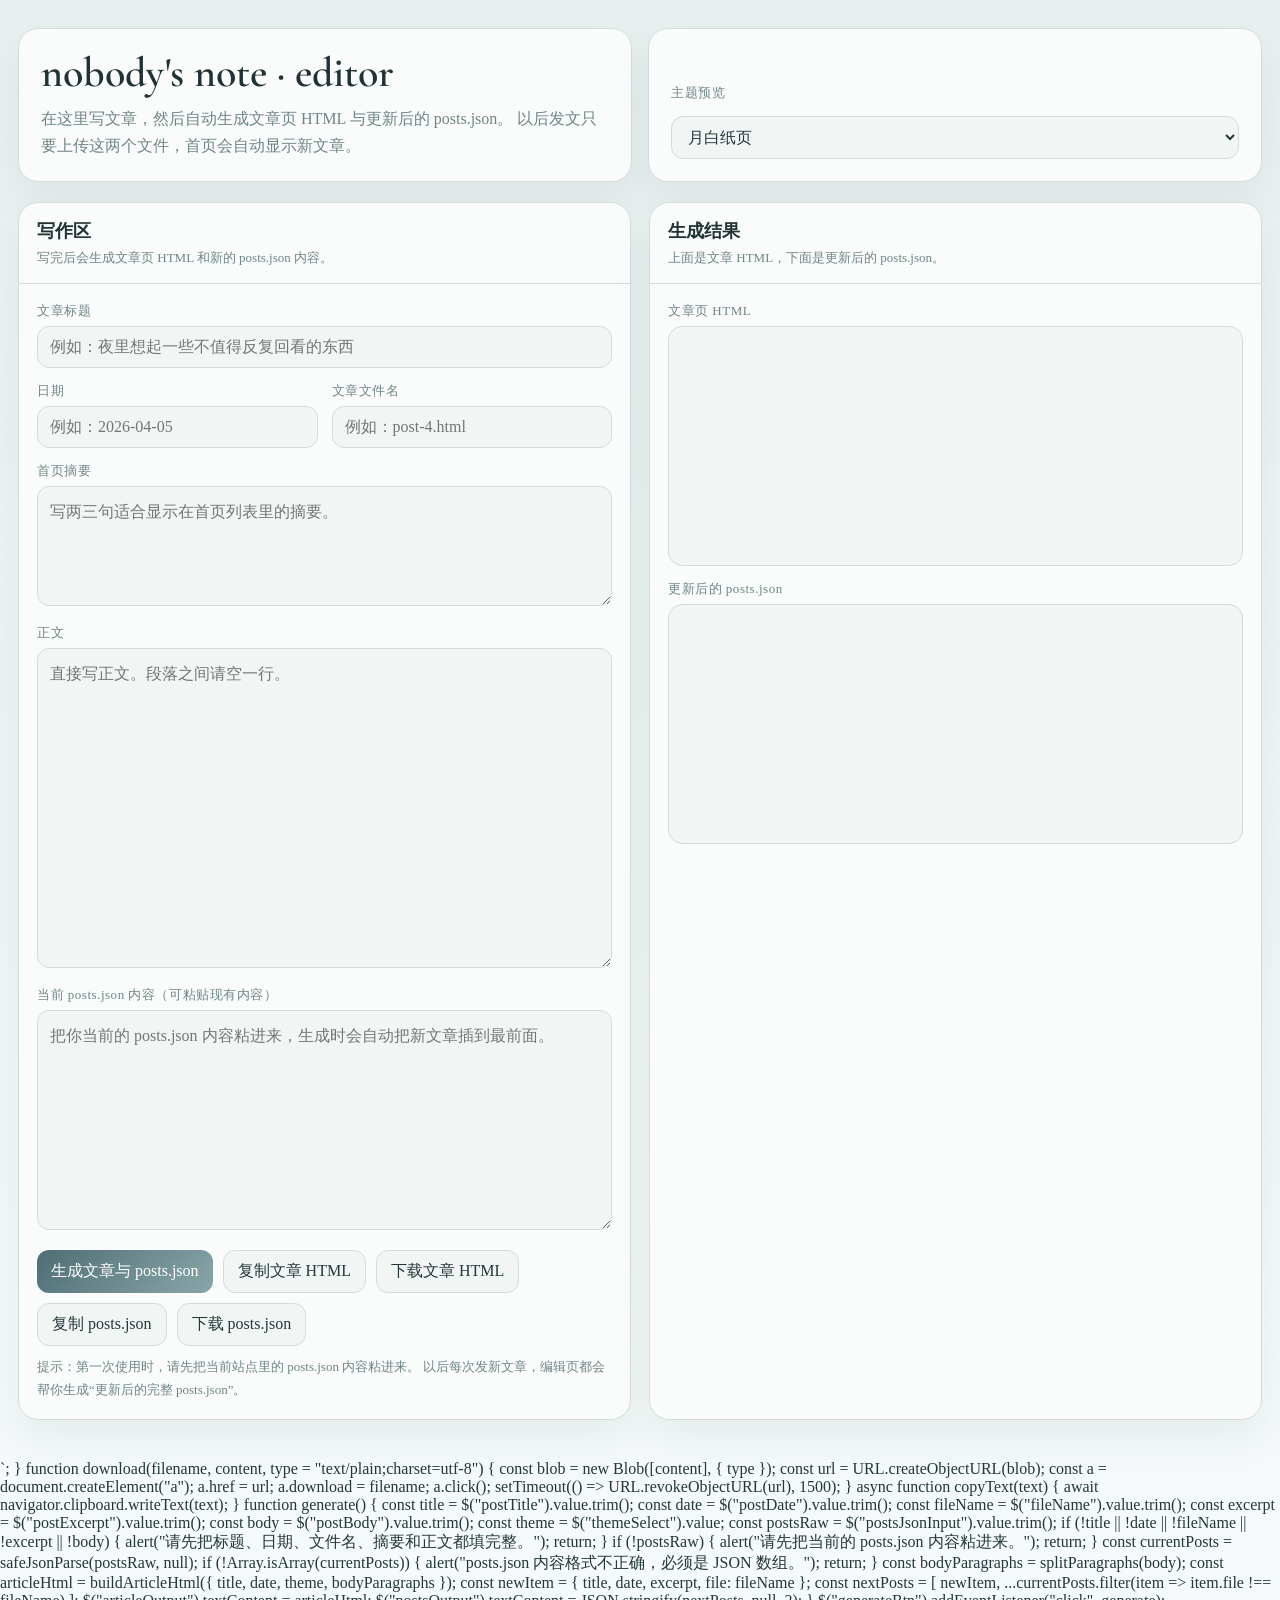
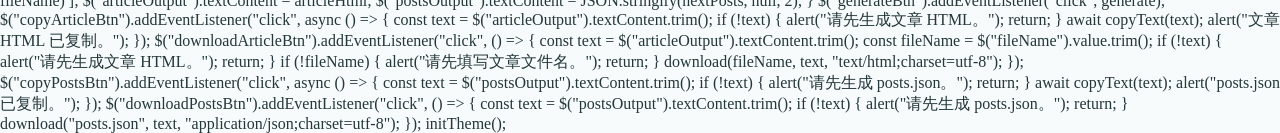
==== editor.html @ 9c03141f "Add files via upload" ====
<!doctype html>
<html lang="zh-CN" data-theme="mist-cyan">
<head>
  <meta charset="UTF-8" />
  <meta name="viewport" content="width=device-width, initial-scale=1.0" />
  <title>nobody's note · editor</title>
  <meta name="robots" content="noindex,nofollow,noarchive" />
  <style>
    @import url('https://fonts.googleapis.com/css2?family=Cormorant+Garamond:wght@400;500;600;700&display=swap');

    :root{
      --bg:#e8efef;
      --bg2:#f7fbfb;
      --paper:#fafcfb;
      --paper-soft:#f1f6f5;
      --line:#d3dddd;
      --text:#24373a;
      --muted:#6f8587;
      --title:#203235;
      --shadow:0 18px 40px rgba(90, 120, 120, .09);
      --accent:#4e6e73;
      --accent2:#8aa6aa;
    }

    html[data-theme="moon-paper"]{
      --bg:#f2f4f5;
      --bg2:#fafbfb;
      --paper:#fdfdfd;
      --paper-soft:#f7f8f9;
      --line:#dfe4e6;
      --text:#2a3338;
      --muted:#7a8489;
      --title:#202a2f;
      --shadow:0 18px 40px rgba(120,130,135,.08);
      --accent:#5a6d76;
      --accent2:#9aa7ad;
    }

    html[data-theme="mist-cyan"]{
      --bg:#e8efef;
      --bg2:#f7fbfb;
      --paper:#fafcfb;
      --paper-soft:#f1f6f5;
      --line:#d3dddd;
      --text:#24373a;
      --muted:#6f8587;
      --title:#203235;
      --shadow:0 18px 40px rgba(90,120,120,.09);
      --accent:#4e6e73;
      --accent2:#8aa6aa;
    }

    html[data-theme="ink-night"]{
      --bg:#1d2530;
      --bg2:#2a3440;
      --paper:#28313d;
      --paper-soft:#313b48;
      --line:#44515e;
      --text:#dce5ea;
      --muted:#96a7b2;
      --title:#edf3f6;
      --shadow:0 18px 40px rgba(7,13,18,.32);
      --accent:#adc5d1;
      --accent2:#8099a8;
    }

    html[data-theme="parchment"]{
      --bg:#f6eddc;
      --bg2:#fbf6ec;
      --paper:#fffaf1;
      --paper-soft:#f8f1e3;
      --line:#e4d7bf;
      --text:#4b3e2d;
      --muted:#8c775f;
      --title:#403222;
      --shadow:0 18px 40px rgba(148,124,88,.10);
      --accent:#7e6347;
      --accent2:#b59672;
    }

    *{box-sizing:border-box}

    html,body{
      margin:0;
      padding:0;
      background:linear-gradient(180deg,var(--bg),var(--bg2));
      color:var(--text);
      font-family:"STFangsong","FangSong","Songti SC","Noto Serif SC","Source Han Serif SC",serif;
    }

    .wrap{
      max-width:1300px;
      margin:0 auto;
      padding:28px 18px 40px;
    }

    .hero{
      display:flex;
      justify-content:space-between;
      gap:16px;
      flex-wrap:wrap;
      margin-bottom:20px;
    }

    .card{
      background:var(--paper);
      border:1px solid var(--line);
      border-radius:20px;
      box-shadow:var(--shadow);
    }

    .hero-card{
      padding:22px;
      flex:1;
      min-width:280px;
    }

    .title{
      margin:0;
      font-family:"Cormorant Garamond", Georgia, serif;
      font-size:42px;
      font-weight:600;
      line-height:1.05;
      color:var(--title);
    }

    .sub{
      margin:10px 0 0;
      color:var(--muted);
      line-height:1.7;
    }

    .tool{
      min-width:220px;
      display:flex;
      flex-direction:column;
      gap:8px;
      justify-content:flex-end;
    }

    label{
      display:block;
      margin-bottom:6px;
      color:var(--muted);
      font-size:13px;
      letter-spacing:.04em;
    }

    input,textarea,select{
      width:100%;
      border:1px solid var(--line);
      background:var(--paper-soft);
      color:var(--text);
      border-radius:12px;
      padding:11px 12px;
      font:inherit;
      outline:none;
    }

    textarea{
      min-height:120px;
      resize:vertical;
      line-height:1.8;
    }

    .layout{
      display:grid;
      grid-template-columns:1fr 1fr;
      gap:18px;
    }

    .panel-hd{
      padding:16px 18px;
      border-bottom:1px solid var(--line);
    }

    .panel-hd h2{
      margin:0;
      font-size:18px;
      color:var(--title);
    }

    .panel-hd p{
      margin:6px 0 0;
      color:var(--muted);
      font-size:13px;
    }

    .panel-bd{
      padding:18px;
    }

    .grid{
      display:grid;
      grid-template-columns:1fr 1fr;
      gap:14px;
    }

    .full{grid-column:1/-1}

    .actions{
      display:flex;
      gap:10px;
      flex-wrap:wrap;
      margin-top:16px;
    }

    button{
      cursor:pointer;
      border:none;
      border-radius:12px;
      padding:10px 14px;
      color:#fff;
      background:linear-gradient(135deg,var(--accent),var(--accent2));
      font:inherit;
    }

    button.secondary{
      background:var(--paper-soft);
      color:var(--text);
      border:1px solid var(--line);
    }

    pre{
      margin:0;
      white-space:pre-wrap;
      word-break:break-word;
      background:var(--paper-soft);
      border:1px solid var(--line);
      border-radius:14px;
      padding:14px;
      font-size:13px;
      line-height:1.7;
      overflow:auto;
      min-height:240px;
    }

    .hint{
      margin-top:10px;
      color:var(--muted);
      font-size:13px;
      line-height:1.7;
    }

    @media (max-width: 980px){
      .layout{grid-template-columns:1fr}
    }

    @media (max-width: 720px){
      .grid{grid-template-columns:1fr}
      .title{font-size:34px}
    }
  </style>
</head>
<body>
  <div class="wrap">
    <section class="hero">
      <div class="card hero-card">
        <h1 class="title">nobody's note · editor</h1>
        <p class="sub">
          在这里写文章，然后自动生成文章页 HTML 与更新后的 posts.json。  
          以后发文只要上传这两个文件，首页会自动显示新文章。
        </p>
      </div>

      <div class="card hero-card tool">
        <label for="themeSelect">主题预览</label>
        <select id="themeSelect">
          <option value="moon-paper">月白纸页</option>
          <option value="mist-cyan">雾青札记</option>
          <option value="ink-night">墨蓝夜读</option>
          <option value="parchment">羊皮卷</option>
        </select>
      </div>
    </section>

    <section class="layout">
      <section class="card">
        <div class="panel-hd">
          <h2>写作区</h2>
          <p>写完后会生成文章页 HTML 和新的 posts.json 内容。</p>
        </div>
        <div class="panel-bd">
          <div class="grid">
            <div class="full">
              <label for="postTitle">文章标题</label>
              <input id="postTitle" placeholder="例如：夜里想起一些不值得反复回看的东西" />
            </div>

            <div>
              <label for="postDate">日期</label>
              <input id="postDate" placeholder="例如：2026-04-05" />
            </div>

            <div>
              <label for="fileName">文章文件名</label>
              <input id="fileName" placeholder="例如：post-4.html" />
            </div>

            <div class="full">
              <label for="postExcerpt">首页摘要</label>
              <textarea id="postExcerpt" placeholder="写两三句适合显示在首页列表里的摘要。"></textarea>
            </div>

            <div class="full">
              <label for="postBody">正文</label>
              <textarea id="postBody" style="min-height:320px;" placeholder="直接写正文。段落之间请空一行。"></textarea>
            </div>

            <div class="full">
              <label for="postsJsonInput">当前 posts.json 内容（可粘贴现有内容）</label>
              <textarea id="postsJsonInput" style="min-height:220px;" placeholder='把你当前的 posts.json 内容粘进来，生成时会自动把新文章插到最前面。'></textarea>
            </div>
          </div>

          <div class="actions">
            <button id="generateBtn">生成文章与 posts.json</button>
            <button class="secondary" id="copyArticleBtn">复制文章 HTML</button>
            <button class="secondary" id="downloadArticleBtn">下载文章 HTML</button>
            <button class="secondary" id="copyPostsBtn">复制 posts.json</button>
            <button class="secondary" id="downloadPostsBtn">下载 posts.json</button>
          </div>

          <div class="hint">
            提示：第一次使用时，请先把当前站点里的 posts.json 内容粘进来。  
            以后每次发新文章，编辑页都会帮你生成“更新后的完整 posts.json”。
          </div>
        </div>
      </section>

      <section class="card">
        <div class="panel-hd">
          <h2>生成结果</h2>
          <p>上面是文章 HTML，下面是更新后的 posts.json。</p>
        </div>
        <div class="panel-bd">
          <label>文章页 HTML</label>
          <pre id="articleOutput"></pre>

          <div style="height:14px;"></div>

          <label>更新后的 posts.json</label>
          <pre id="postsOutput"></pre>
        </div>
      </section>
    </section>
  </div>

  <script>
    const $ = (id) => document.getElementById(id);
    const STORAGE_KEY = "nobodys_note_theme";

    function applyTheme(theme) {
      const finalTheme = theme || "mist-cyan";
      document.documentElement.setAttribute("data-theme", finalTheme);
      localStorage.setItem(STORAGE_KEY, finalTheme);
      $("themeSelect").value = finalTheme;
    }

    function initTheme() {
      const saved = localStorage.getItem(STORAGE_KEY) || "mist-cyan";
      applyTheme(saved);
      $("themeSelect").addEventListener("change", () => applyTheme($("themeSelect").value));
    }

    function escapeHtml(str = "") {
      return str
        .replaceAll("&", "&amp;")
        .replaceAll("<", "&lt;")
        .replaceAll(">", "&gt;");
    }

    function splitParagraphs(text) {
      return String(text)
        .split(/\n\s*\n/g)
        .map(s => s.trim())
        .filter(Boolean);
    }

    function safeJsonParse(text, fallback = null) {
      try {
        return JSON.parse(text);
      } catch {
        return fallback;
      }
    }

    function buildArticleHtml({ title, date, theme, bodyParagraphs }) {
      const bodyHtml = bodyParagraphs
        .map(p => `        <p>${escapeHtml(p)}</p>`)
        .join("\n\n");

      return `<!doctype html>
<html lang="zh-CN" data-theme="${theme}">
<head>
  <meta charset="UTF-8" />
  <meta name="viewport" content="width=device-width, initial-scale=1.0" />
  <title>${escapeHtml(title)} · nobody's note</title>
  <meta name="robots" content="noindex,nofollow,noarchive" />
  <link rel="stylesheet" href="./style.css" />
</head>
<body>
  <div class="site-wrap reading-page">
    <header class="site-header article-header">
      <div class="header-main">
        <a class="back-link" href="./index.html">← 返回首页</a>
        <h1 class="site-title article-title">${escapeHtml(title)}</h1>
        <p class="article-meta">${escapeHtml(date)}</p>
      </div>

      <div class="theme-switcher">
        <label for="themeSelect">主题</label>
        <select id="themeSelect">
          <option value="moon-paper">月白纸页</option>
          <option value="mist-cyan">雾青札记</option>
          <option value="ink-night">墨蓝夜读</option>
          <option value="parchment">羊皮卷</option>
        </select>
      </div>
    </header>

    <main class="article-main">
      <article class="article-body">
${bodyHtml}
      </article>
    </main>

    <footer class="site-footer">
      <p>nobody's note</p>
    </footer>
  </div>

  <script src="./app.js"></script>
</body>
</html>`;
    }

    function download(filename, content, type = "text/plain;charset=utf-8") {
      const blob = new Blob([content], { type });
      const url = URL.createObjectURL(blob);
      const a = document.createElement("a");
      a.href = url;
      a.download = filename;
      a.click();
      setTimeout(() => URL.revokeObjectURL(url), 1500);
    }

    async function copyText(text) {
      await navigator.clipboard.writeText(text);
    }

    function generate() {
      const title = $("postTitle").value.trim();
      const date = $("postDate").value.trim();
      const fileName = $("fileName").value.trim();
      const excerpt = $("postExcerpt").value.trim();
      const body = $("postBody").value.trim();
      const theme = $("themeSelect").value;
      const postsRaw = $("postsJsonInput").value.trim();

      if (!title || !date || !fileName || !excerpt || !body) {
        alert("请先把标题、日期、文件名、摘要和正文都填完整。");
        return;
      }

      if (!postsRaw) {
        alert("请先把当前的 posts.json 内容粘进来。");
        return;
      }

      const currentPosts = safeJsonParse(postsRaw, null);
      if (!Array.isArray(currentPosts)) {
        alert("posts.json 内容格式不正确，必须是 JSON 数组。");
        return;
      }

      const bodyParagraphs = splitParagraphs(body);

      const articleHtml = buildArticleHtml({
        title,
        date,
        theme,
        bodyParagraphs
      });

      const newItem = {
        title,
        date,
        excerpt,
        file: fileName
      };

      const nextPosts = [
        newItem,
        ...currentPosts.filter(item => item.file !== fileName)
      ];

      $("articleOutput").textContent = articleHtml;
      $("postsOutput").textContent = JSON.stringify(nextPosts, null, 2);
    }

    $("generateBtn").addEventListener("click", generate);

    $("copyArticleBtn").addEventListener("click", async () => {
      const text = $("articleOutput").textContent.trim();
      if (!text) {
        alert("请先生成文章 HTML。");
        return;
      }
      await copyText(text);
      alert("文章 HTML 已复制。");
    });

    $("downloadArticleBtn").addEventListener("click", () => {
      const text = $("articleOutput").textContent.trim();
      const fileName = $("fileName").value.trim();

      if (!text) {
        alert("请先生成文章 HTML。");
        return;
      }
      if (!fileName) {
        alert("请先填写文章文件名。");
        return;
      }

      download(fileName, text, "text/html;charset=utf-8");
    });

    $("copyPostsBtn").addEventListener("click", async () => {
      const text = $("postsOutput").textContent.trim();
      if (!text) {
        alert("请先生成 posts.json。");
        return;
      }
      await copyText(text);
      alert("posts.json 已复制。");
    });

    $("downloadPostsBtn").addEventListener("click", () => {
      const text = $("postsOutput").textContent.trim();
      if (!text) {
        alert("请先生成 posts.json。");
        return;
      }
      download("posts.json", text, "application/json;charset=utf-8");
    });

    initTheme();
  </script>
</body>
</html>
---- style.css ----
@import url('https://fonts.googleapis.com/css2?family=Cormorant+Garamond:wght@400;500;600;700&display=swap');

:root{
  --bg:#edf1f2;
  --bg2:#f8fbfb;
  --paper:#fbfcfc;
  --paper-soft:#f4f7f7;
  --line:#d8e0e2;
  --text:#24343a;
  --muted:#70838a;
  --title:#1f2f35;
  --link:#506d78;
  --link-hover:#2d4751;
  --shadow:0 18px 40px rgba(79, 100, 108, .08);
}

html[data-theme="moon-paper"]{
  --bg:#f2f4f5;
  --bg2:#fafbfb;
  --paper:#fdfdfd;
  --paper-soft:#f7f8f9;
  --line:#dfe4e6;
  --text:#2a3338;
  --muted:#7a8489;
  --title:#202a2f;
  --link:#5a6d76;
  --link-hover:#35474f;
  --shadow:0 18px 40px rgba(120, 130, 135, .08);
}

html[data-theme="mist-cyan"]{
  --bg:#e8efef;
  --bg2:#f7fbfb;
  --paper:#fafcfb;
  --paper-soft:#f1f6f5;
  --line:#d3dddd;
  --text:#24373a;
  --muted:#6f8587;
  --title:#203235;
  --link:#4e6e73;
  --link-hover:#2d4f54;
  --shadow:0 18px 40px rgba(90, 120, 120, .09);
}

html[data-theme="ink-night"]{
  --bg:#1d2530;
  --bg2:#2a3440;
  --paper:#28313d;
  --paper-soft:#313b48;
  --line:#44515e;
  --text:#dce5ea;
  --muted:#96a7b2;
  --title:#edf3f6;
  --link:#adc5d1;
  --link-hover:#d9ebf2;
  --shadow:0 18px 40px rgba(7, 13, 18, .32);
}

html[data-theme="parchment"]{
  --bg:#f6eddc;
  --bg2:#fbf6ec;
  --paper:#fffaf1;
  --paper-soft:#f8f1e3;
  --line:#e4d7bf;
  --text:#4b3e2d;
  --muted:#8c775f;
  --title:#403222;
  --link:#7e6347;
  --link-hover:#5f4730;
  --shadow:0 18px 40px rgba(148, 124, 88, .10);
}

*{box-sizing:border-box}

html,body{
  margin:0;
  padding:0;
  background:
    linear-gradient(180deg, var(--bg), var(--bg2));
  color:var(--text);
  font-family:
    "STFangsong",
    "FangSong",
    "Songti SC",
    "Noto Serif SC",
    "Source Han Serif SC",
    serif;
}

body{
  min-height:100vh;
  line-height:1.9;
  letter-spacing:.02em;
}

a{
  color:var(--link);
  text-decoration:none;
  transition:.18s ease;
}
a:hover{
  color:var(--link-hover);
}

.site-wrap{
  max-width:980px;
  margin:0 auto;
  padding:38px 22px 46px;
}

.site-header{
  display:flex;
  justify-content:space-between;
  align-items:flex-start;
  gap:20px;
  margin-bottom:34px;
  flex-wrap:wrap;
}

.header-main{
  min-width:260px;
}

.site-title{
  margin:0;
  font-family:"Cormorant Garamond", Georgia, serif;
  font-size:54px;
  font-weight:600;
  line-height:1.05;
  letter-spacing:.02em;
  color:var(--title);
}

.site-subtitle{
  margin:10px 0 0;
  color:var(--muted);
  font-size:15px;
  letter-spacing:.04em;
}

.theme-switcher{
  min-width:180px;
  display:flex;
  flex-direction:column;
  gap:6px;
}

.theme-switcher label{
  color:var(--muted);
  font-size:12px;
  letter-spacing:.08em;
}

.theme-switcher select{
  appearance:none;
  -webkit-appearance:none;
  -moz-appearance:none;
  background:var(--paper);
  border:1px solid var(--line);
  color:var(--text);
  border-radius:10px;
  padding:10px 12px;
  font:inherit;
  box-shadow:var(--shadow);
  outline:none;
}

.home-main{
  display:flex;
  flex-direction:column;
  gap:28px;
}

.intro-block{
  background:var(--paper-soft);
  border:1px solid var(--line);
  border-radius:18px;
  padding:22px 22px;
  box-shadow:var(--shadow);
}

.intro-block p{
  margin:0;
  font-size:16px;
}

.post-list{
  display:grid;
  gap:18px;
}

.post-card{
  background:var(--paper);
  border:1px solid var(--line);
  border-radius:18px;
  padding:22px 22px 20px;
  box-shadow:var(--shadow);
  transition:.18s ease;
}
.post-card:hover{
  transform:translateY(-2px);
}

.post-meta{
  color:var(--muted);
  font-size:12px;
  letter-spacing:.08em;
  margin-bottom:8px;
}

.post-title{
  margin:0;
  font-size:26px;
  line-height:1.35;
  font-weight:500;
  color:var(--title);
}
.post-title a{
  color:inherit;
}

.post-excerpt{
  margin:14px 0 0;
  font-size:15px;
  color:var(--text);
}

.read-link{
  display:inline-block;
  margin-top:14px;
  font-size:14px;
  letter-spacing:.04em;
  color:var(--link);
}

.site-footer{
  margin-top:40px;
  padding-top:18px;
  border-top:1px solid var(--line);
}
.site-footer p{
  margin:0;
  color:var(--muted);
  font-size:13px;
  letter-spacing:.08em;
}

.article-header{
  margin-bottom:26px;
}

.back-link{
  display:inline-block;
  margin-bottom:12px;
  font-size:14px;
  color:var(--muted);
}

.article-title{
  font-size:42px;
  line-height:1.18;
  max-width:760px;
}

.article-meta{
  margin:12px 0 0;
  color:var(--muted);
  font-size:13px;
  letter-spacing:.08em;
}

.article-main{
  display:flex;
}

.article-body{
  width:100%;
  background:var(--paper);
  border:1px solid var(--line);
  border-radius:22px;
  box-shadow:var(--shadow);
  padding:34px 34px;
  font-size:18px;
}

.article-body p{
  margin:0 0 1.35em 0;
  text-align:justify;
  text-justify:inter-ideograph;
}

.article-body p:last-child{
  margin-bottom:0;
}

.reading-page .site-footer{
  margin-top:28px;
}

@media (max-width: 820px){
  .site-wrap{
    padding:26px 16px 32px;
  }

  .site-title{
    font-size:42px;
  }

  .article-title{
    font-size:32px;
  }

  .article-body{
    padding:24px 20px;
    font-size:17px;
  }

  .post-title{
    font-size:22px;
  }

  .intro-block,
  .post-card{
    padding:18px;
  }
}

@media (max-width: 560px){
  .site-title{
    font-size:36px;
  }

  .article-title{
    font-size:28px;
  }

  .article-body{
    font-size:16px;
    line-height:1.95;
  }
}
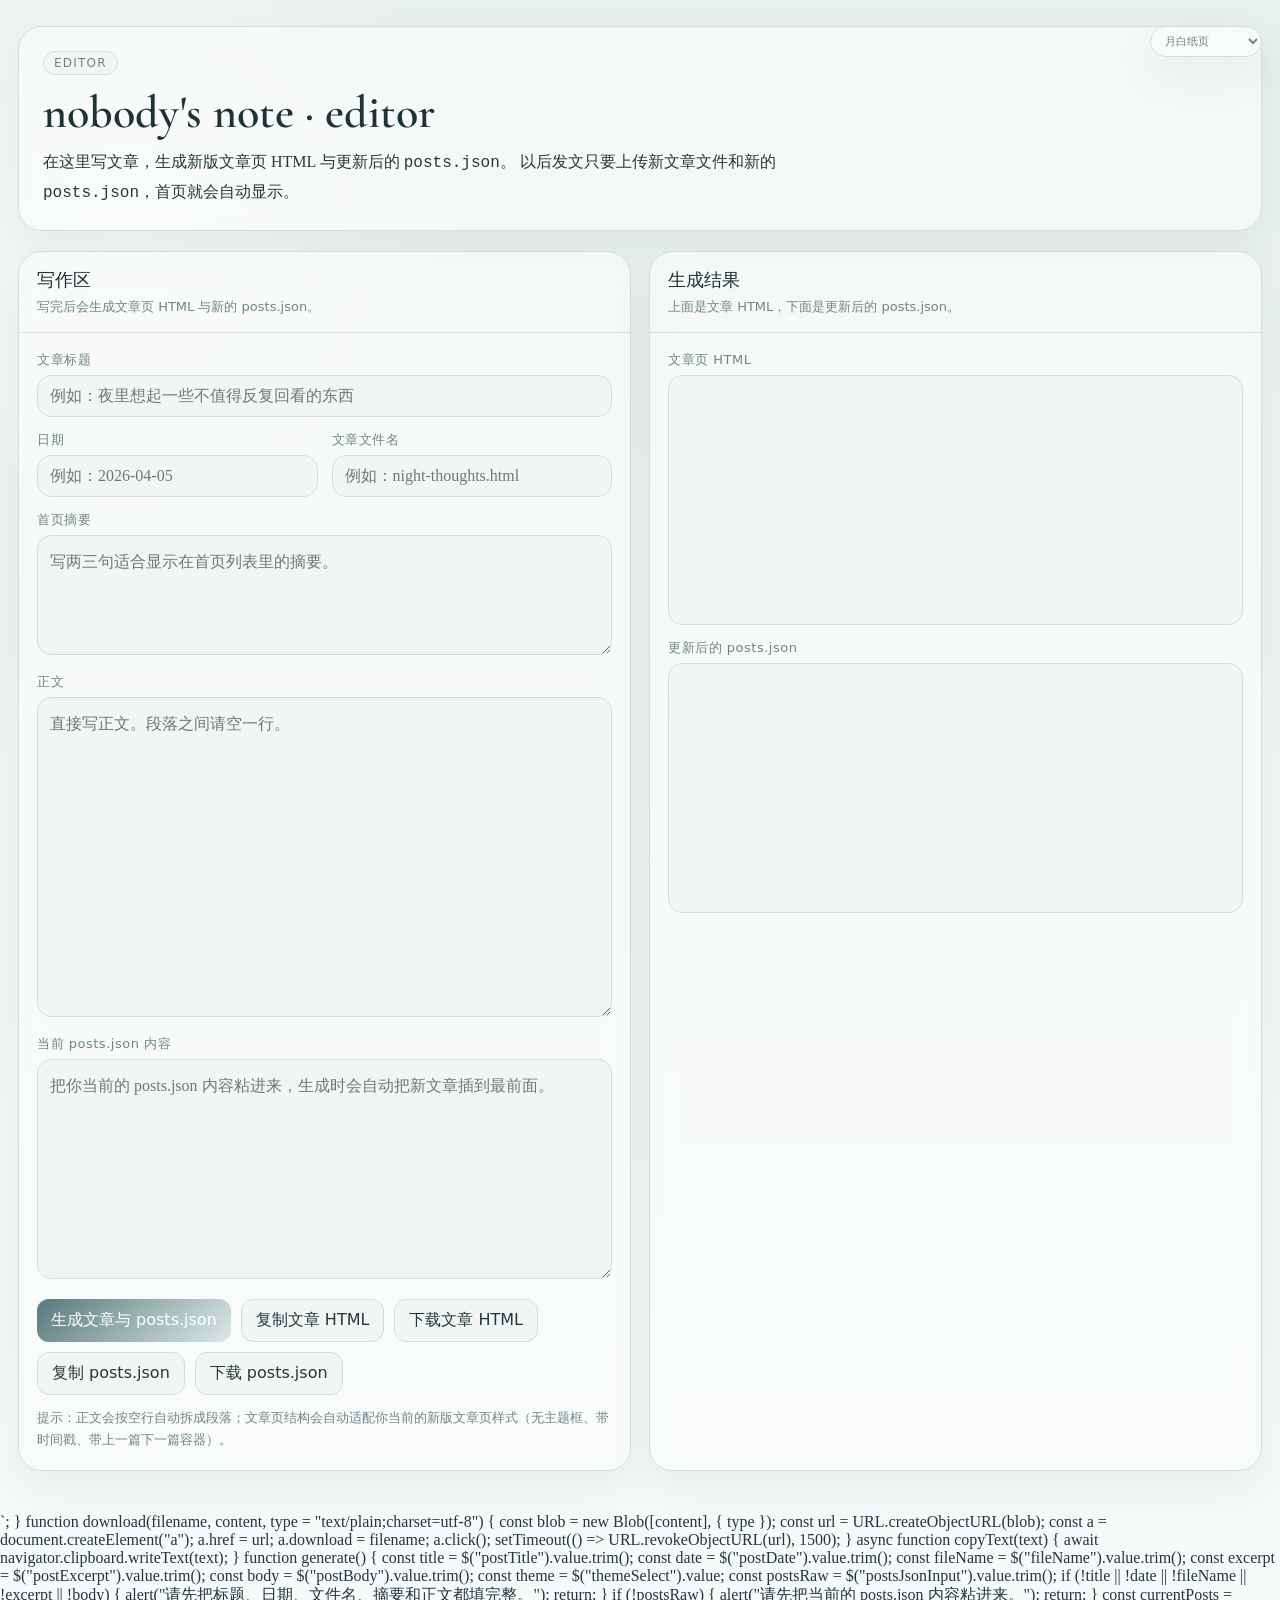
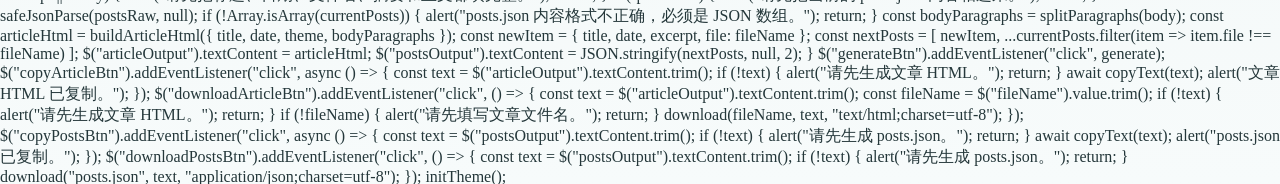
==== commit cf16ca70: "Update editor.html" ====
--- a/editor.html
+++ b/editor.html
@@ -13,13 +13,15 @@
       --bg2:#f7fbfb;
       --paper:#fafcfb;
       --paper-soft:#f1f6f5;
+      --glass:rgba(250,252,251,.68);
       --line:#d3dddd;
       --text:#24373a;
       --muted:#6f8587;
       --title:#203235;
-      --shadow:0 18px 40px rgba(90, 120, 120, .09);
-      --accent:#4e6e73;
-      --accent2:#8aa6aa;
+      --shadow:0 18px 40px rgba(90,120,120,.09);
+      --accent:#59797b;
+      --accent-soft:#dce8e7;
+      --ui-font: ui-sans-serif, system-ui, -apple-system, "Segoe UI", "PingFang SC", "Microsoft YaHei", sans-serif;
     }
 
     html[data-theme="moon-paper"]{
@@ -27,13 +29,14 @@
       --bg2:#fafbfb;
       --paper:#fdfdfd;
       --paper-soft:#f7f8f9;
+      --glass:rgba(255,255,255,.70);
       --line:#dfe4e6;
       --text:#2a3338;
       --muted:#7a8489;
       --title:#202a2f;
       --shadow:0 18px 40px rgba(120,130,135,.08);
-      --accent:#5a6d76;
-      --accent2:#9aa7ad;
+      --accent:#677a83;
+      --accent-soft:#e5eaed;
     }
 
     html[data-theme="mist-cyan"]{
@@ -41,13 +44,14 @@
       --bg2:#f7fbfb;
       --paper:#fafcfb;
       --paper-soft:#f1f6f5;
+      --glass:rgba(250,252,251,.68);
       --line:#d3dddd;
       --text:#24373a;
       --muted:#6f8587;
       --title:#203235;
       --shadow:0 18px 40px rgba(90,120,120,.09);
-      --accent:#4e6e73;
-      --accent2:#8aa6aa;
+      --accent:#59797b;
+      --accent-soft:#dce8e7;
     }
 
     html[data-theme="ink-night"]{
@@ -55,13 +59,14 @@
       --bg2:#2a3440;
       --paper:#28313d;
       --paper-soft:#313b48;
+      --glass:rgba(40,49,61,.78);
       --line:#44515e;
       --text:#dce5ea;
       --muted:#96a7b2;
       --title:#edf3f6;
       --shadow:0 18px 40px rgba(7,13,18,.32);
-      --accent:#adc5d1;
-      --accent2:#8099a8;
+      --accent:#9db7c3;
+      --accent-soft:#34404c;
     }
 
     html[data-theme="parchment"]{
@@ -69,13 +74,29 @@
       --bg2:#fbf6ec;
       --paper:#fffaf1;
       --paper-soft:#f8f1e3;
+      --glass:rgba(255,250,241,.76);
       --line:#e4d7bf;
       --text:#4b3e2d;
       --muted:#8c775f;
       --title:#403222;
       --shadow:0 18px 40px rgba(148,124,88,.10);
-      --accent:#7e6347;
-      --accent2:#b59672;
+      --accent:#8a6d4e;
+      --accent-soft:#f1e4cf;
+    }
+
+    html[data-theme="violet-mist"]{
+      --bg:#efeaf7;
+      --bg2:#faf8fd;
+      --paper:#fbf9ff;
+      --paper-soft:#f4effb;
+      --glass:rgba(251,249,255,.64);
+      --line:#ddd3ec;
+      --text:#342d45;
+      --muted:#7e7594;
+      --title:#2d2540;
+      --shadow:0 18px 40px rgba(112,94,145,.12);
+      --accent:#7b6a99;
+      --accent-soft:#ebe3f8;
     }
 
     *{box-sizing:border-box}
@@ -83,120 +104,164 @@
     html,body{
       margin:0;
       padding:0;
-      background:linear-gradient(180deg,var(--bg),var(--bg2));
       color:var(--text);
-      font-family:"STFangsong","FangSong","Songti SC","Noto Serif SC","Source Han Serif SC",serif;
+      background:
+        radial-gradient(circle at 10% 12%, rgba(255,255,255,.55), transparent 18%),
+        linear-gradient(180deg, var(--bg), var(--bg2));
+      font-family:
+        "STFangsong",
+        "FangSong",
+        "Songti SC",
+        "Noto Serif SC",
+        "Source Han Serif SC",
+        serif;
     }
 
     .wrap{
-      max-width:1300px;
+      max-width:1280px;
       margin:0 auto;
-      padding:28px 18px 40px;
+      padding:26px 18px 42px;
     }
 
     .hero{
+      position:relative;
+      margin-bottom:20px;
+    }
+
+    .theme-corner{
+      position:absolute;
+      top:0;
+      right:0;
+      z-index:5;
+    }
+
+    .theme-corner select{
+      min-width:112px;
+      width:auto;
+      padding:7px 10px;
+      font-size:11px;
+      border-radius:999px;
+      border:1px solid var(--line);
+      background:var(--glass);
+      color:var(--muted);
+      outline:none;
+      box-shadow:var(--shadow);
+      font-family:var(--ui-font);
+      backdrop-filter:blur(10px);
+      -webkit-backdrop-filter:blur(10px);
+    }
+
+    .hero-card,
+    .panel{
+      background:var(--glass);
+      border:1px solid var(--line);
+      border-radius:24px;
+      box-shadow:var(--shadow);
+      backdrop-filter:blur(12px);
+      -webkit-backdrop-filter:blur(12px);
+    }
+
+    .hero-card{
+      padding:24px 24px 22px;
+    }
+
+    .eyebrow{
+      display:inline-flex;
+      padding:4px 10px;
+      border-radius:999px;
+      border:1px solid var(--line);
+      background:var(--paper-soft);
+      color:var(--muted);
+      font-size:12px;
+      letter-spacing:.10em;
+      text-transform:uppercase;
+      font-family:var(--ui-font);
+    }
+
+    .title{
+      margin:14px 0 0;
+      font-family:"Cormorant Garamond", Georgia, serif;
+      font-size:46px;
+      font-weight:600;
+      line-height:1.02;
+      color:var(--title);
+    }
+
+    .sub{
+      margin:12px 0 0;
+      font-size:16px;
+      line-height:1.8;
+      color:var(--text);
+      max-width:780px;
+    }
+
+    .layout{
+      display:grid;
+      grid-template-columns:1fr 1fr;
+      gap:18px;
+    }
+
+    .panel-hd{
+      padding:16px 18px;
+      border-bottom:1px solid var(--line);
       display:flex;
       justify-content:space-between;
-      gap:16px;
+      gap:10px;
+      align-items:flex-end;
       flex-wrap:wrap;
-      margin-bottom:20px;
-    }
-
-    .card{
-      background:var(--paper);
-      border:1px solid var(--line);
-      border-radius:20px;
-      box-shadow:var(--shadow);
-    }
-
-    .hero-card{
-      padding:22px;
-      flex:1;
-      min-width:280px;
-    }
-
-    .title{
+    }
+
+    .panel-hd h2{
       margin:0;
-      font-family:"Cormorant Garamond", Georgia, serif;
-      font-size:42px;
-      font-weight:600;
-      line-height:1.05;
+      font-size:18px;
+      font-weight:500;
       color:var(--title);
     }
 
-    .sub{
-      margin:10px 0 0;
+    .panel-hd p{
+      margin:6px 0 0;
       color:var(--muted);
-      line-height:1.7;
-    }
-
-    .tool{
-      min-width:220px;
-      display:flex;
-      flex-direction:column;
-      gap:8px;
-      justify-content:flex-end;
-    }
+      font-size:13px;
+      font-family:var(--ui-font);
+    }
+
+    .panel-bd{
+      padding:18px;
+    }
+
+    .grid{
+      display:grid;
+      grid-template-columns:1fr 1fr;
+      gap:14px;
+    }
+
+    .full{grid-column:1/-1}
 
     label{
       display:block;
       margin-bottom:6px;
       color:var(--muted);
       font-size:13px;
+      font-family:var(--ui-font);
       letter-spacing:.04em;
     }
 
-    input,textarea,select{
+    input,textarea{
       width:100%;
       border:1px solid var(--line);
       background:var(--paper-soft);
       color:var(--text);
-      border-radius:12px;
+      border-radius:14px;
       padding:11px 12px;
       font:inherit;
       outline:none;
     }
 
     textarea{
+      resize:vertical;
       min-height:120px;
-      resize:vertical;
-      line-height:1.8;
-    }
-
-    .layout{
-      display:grid;
-      grid-template-columns:1fr 1fr;
-      gap:18px;
-    }
-
-    .panel-hd{
-      padding:16px 18px;
-      border-bottom:1px solid var(--line);
-    }
-
-    .panel-hd h2{
-      margin:0;
-      font-size:18px;
-      color:var(--title);
-    }
-
-    .panel-hd p{
-      margin:6px 0 0;
-      color:var(--muted);
-      font-size:13px;
-    }
-
-    .panel-bd{
-      padding:18px;
-    }
-
-    .grid{
-      display:grid;
-      grid-template-columns:1fr 1fr;
-      gap:14px;
-    }
-
-    .full{grid-column:1/-1}
+      line-height:1.85;
+    }
 
     .actions{
       display:flex;
@@ -211,14 +276,23 @@
       border-radius:12px;
       padding:10px 14px;
       color:#fff;
-      background:linear-gradient(135deg,var(--accent),var(--accent2));
+      background:linear-gradient(135deg,var(--accent),var(--accent-soft));
       font:inherit;
+      font-family:var(--ui-font);
     }
 
     button.secondary{
       background:var(--paper-soft);
       color:var(--text);
       border:1px solid var(--line);
+    }
+
+    .hint{
+      margin-top:12px;
+      color:var(--muted);
+      font-size:13px;
+      line-height:1.75;
+      font-family:var(--ui-font);
     }
 
     pre{
@@ -230,56 +304,65 @@
       border-radius:14px;
       padding:14px;
       font-size:13px;
-      line-height:1.7;
+      line-height:1.75;
       overflow:auto;
-      min-height:240px;
-    }
-
-    .hint{
-      margin-top:10px;
-      color:var(--muted);
-      font-size:13px;
-      line-height:1.7;
+      min-height:250px;
+      font-family:ui-monospace, SFMono-Regular, Menlo, Consolas, monospace;
     }
 
     @media (max-width: 980px){
-      .layout{grid-template-columns:1fr}
+      .layout{
+        grid-template-columns:1fr;
+      }
     }
 
     @media (max-width: 720px){
-      .grid{grid-template-columns:1fr}
-      .title{font-size:34px}
+      .wrap{
+        padding:22px 14px 34px;
+      }
+
+      .grid{
+        grid-template-columns:1fr;
+      }
+
+      .title{
+        font-size:36px;
+      }
     }
   </style>
 </head>
 <body>
   <div class="wrap">
     <section class="hero">
-      <div class="card hero-card">
-        <h1 class="title">nobody's note · editor</h1>
-        <p class="sub">
-          在这里写文章，然后自动生成文章页 HTML 与更新后的 posts.json。  
-          以后发文只要上传这两个文件，首页会自动显示新文章。
-        </p>
-      </div>
-
-      <div class="card hero-card tool">
-        <label for="themeSelect">主题预览</label>
+      <div class="theme-corner">
         <select id="themeSelect">
           <option value="moon-paper">月白纸页</option>
           <option value="mist-cyan">雾青札记</option>
           <option value="ink-night">墨蓝夜读</option>
           <option value="parchment">羊皮卷</option>
+          <option value="violet-mist">鸢紫薄雾</option>
         </select>
       </div>
+
+      <div class="hero-card">
+        <span class="eyebrow">editor</span>
+        <h1 class="title">nobody's note · editor</h1>
+        <p class="sub">
+          在这里写文章，生成新版文章页 HTML 与更新后的 <code>posts.json</code>。  
+          以后发文只要上传新文章文件和新的 <code>posts.json</code>，首页就会自动显示。
+        </p>
+      </div>
     </section>
 
     <section class="layout">
-      <section class="card">
+      <section class="panel">
         <div class="panel-hd">
-          <h2>写作区</h2>
-          <p>写完后会生成文章页 HTML 和新的 posts.json 内容。</p>
+          <div>
+            <h2>写作区</h2>
+            <p>写完后会生成文章页 HTML 与新的 posts.json。</p>
+          </div>
         </div>
+
         <div class="panel-bd">
           <div class="grid">
             <div class="full">
@@ -294,7 +377,7 @@
 
             <div>
               <label for="fileName">文章文件名</label>
-              <input id="fileName" placeholder="例如：post-4.html" />
+              <input id="fileName" placeholder="例如：night-thoughts.html" />
             </div>
 
             <div class="full">
@@ -308,7 +391,7 @@
             </div>
 
             <div class="full">
-              <label for="postsJsonInput">当前 posts.json 内容（可粘贴现有内容）</label>
+              <label for="postsJsonInput">当前 posts.json 内容</label>
               <textarea id="postsJsonInput" style="min-height:220px;" placeholder='把你当前的 posts.json 内容粘进来，生成时会自动把新文章插到最前面。'></textarea>
             </div>
           </div>
@@ -322,17 +405,19 @@
           </div>
 
           <div class="hint">
-            提示：第一次使用时，请先把当前站点里的 posts.json 内容粘进来。  
-            以后每次发新文章，编辑页都会帮你生成“更新后的完整 posts.json”。
+            提示：正文会按空行自动拆成段落；文章页结构会自动适配你当前的新版文章页样式（无主题框、带时间戳、带上一篇下一篇容器）。
           </div>
         </div>
       </section>
 
-      <section class="card">
+      <section class="panel">
         <div class="panel-hd">
-          <h2>生成结果</h2>
-          <p>上面是文章 HTML，下面是更新后的 posts.json。</p>
+          <div>
+            <h2>生成结果</h2>
+            <p>上面是文章 HTML，下面是更新后的 posts.json。</p>
+          </div>
         </div>
+
         <div class="panel-bd">
           <label>文章页 HTML</label>
           <pre id="articleOutput"></pre>
@@ -401,21 +486,16 @@
 </head>
 <body>
   <div class="site-wrap reading-page">
-    <header class="site-header article-header">
-      <div class="header-main">
+    <header class="article-header">
+      <div class="article-topline">
         <a class="back-link" href="./index.html">← 返回首页</a>
-        <h1 class="site-title article-title">${escapeHtml(title)}</h1>
-        <p class="article-meta">${escapeHtml(date)}</p>
+        <span class="article-stamp">archive note</span>
       </div>
 
-      <div class="theme-switcher">
-        <label for="themeSelect">主题</label>
-        <select id="themeSelect">
-          <option value="moon-paper">月白纸页</option>
-          <option value="mist-cyan">雾青札记</option>
-          <option value="ink-night">墨蓝夜读</option>
-          <option value="parchment">羊皮卷</option>
-        </select>
+      <h1 class="article-title">${escapeHtml(title)}</h1>
+
+      <div class="article-date-row">
+        <time class="article-date">${escapeHtml(date)}</time>
       </div>
     </header>
 
@@ -423,9 +503,12 @@
       <article class="article-body">
 ${bodyHtml}
       </article>
+
+      <nav class="article-pager" id="articlePager"></nav>
     </main>
 
     <footer class="site-footer">
+      <div class="footer-line"></div>
       <p>nobody's note</p>
     </footer>
   </div>
@@ -549,4 +632,4 @@
     initTheme();
   </script>
 </body>
-</html>+</html>
--- a/style.css
+++ b/style.css
@@ -5,13 +5,17 @@
   --bg2:#f8fbfb;
   --paper:#fbfcfc;
   --paper-soft:#f4f7f7;
+  --glass:rgba(255,255,255,.62);
   --line:#d8e0e2;
+  --hair:#e6ecee;
   --text:#24343a;
   --muted:#70838a;
   --title:#1f2f35;
   --link:#506d78;
   --link-hover:#2d4751;
-  --shadow:0 18px 40px rgba(79, 100, 108, .08);
+  --shadow:0 18px 40px rgba(79,100,108,.08);
+  --accent:#5f7a83;
+  --accent-soft:#d7e3e7;
 }
 
 html[data-theme="moon-paper"]{
@@ -19,13 +23,17 @@
   --bg2:#fafbfb;
   --paper:#fdfdfd;
   --paper-soft:#f7f8f9;
+  --glass:rgba(255,255,255,.70);
   --line:#dfe4e6;
+  --hair:#e9edef;
   --text:#2a3338;
   --muted:#7a8489;
   --title:#202a2f;
   --link:#5a6d76;
   --link-hover:#35474f;
-  --shadow:0 18px 40px rgba(120, 130, 135, .08);
+  --shadow:0 18px 40px rgba(120,130,135,.08);
+  --accent:#677a83;
+  --accent-soft:#e5eaed;
 }
 
 html[data-theme="mist-cyan"]{
@@ -33,13 +41,17 @@
   --bg2:#f7fbfb;
   --paper:#fafcfb;
   --paper-soft:#f1f6f5;
+  --glass:rgba(250,252,251,.68);
   --line:#d3dddd;
+  --hair:#e3ebea;
   --text:#24373a;
   --muted:#6f8587;
   --title:#203235;
   --link:#4e6e73;
   --link-hover:#2d4f54;
-  --shadow:0 18px 40px rgba(90, 120, 120, .09);
+  --shadow:0 18px 40px rgba(90,120,120,.09);
+  --accent:#59797b;
+  --accent-soft:#dce8e7;
 }
 
 html[data-theme="ink-night"]{
@@ -47,13 +59,17 @@
   --bg2:#2a3440;
   --paper:#28313d;
   --paper-soft:#313b48;
+  --glass:rgba(40,49,61,.78);
   --line:#44515e;
+  --hair:#394452;
   --text:#dce5ea;
   --muted:#96a7b2;
   --title:#edf3f6;
   --link:#adc5d1;
   --link-hover:#d9ebf2;
-  --shadow:0 18px 40px rgba(7, 13, 18, .32);
+  --shadow:0 18px 40px rgba(7,13,18,.32);
+  --accent:#9db7c3;
+  --accent-soft:#34404c;
 }
 
 html[data-theme="parchment"]{
@@ -61,13 +77,35 @@
   --bg2:#fbf6ec;
   --paper:#fffaf1;
   --paper-soft:#f8f1e3;
+  --glass:rgba(255,250,241,.76);
   --line:#e4d7bf;
+  --hair:#efe5d4;
   --text:#4b3e2d;
   --muted:#8c775f;
   --title:#403222;
   --link:#7e6347;
   --link-hover:#5f4730;
-  --shadow:0 18px 40px rgba(148, 124, 88, .10);
+  --shadow:0 18px 40px rgba(148,124,88,.10);
+  --accent:#8a6d4e;
+  --accent-soft:#f1e4cf;
+}
+
+html[data-theme="violet-mist"]{
+  --bg:#efeaf7;
+  --bg2:#faf8fd;
+  --paper:#fbf9ff;
+  --paper-soft:#f4effb;
+  --glass:rgba(251,249,255,.64);
+  --line:#ddd3ec;
+  --hair:#ece5f6;
+  --text:#342d45;
+  --muted:#7e7594;
+  --title:#2d2540;
+  --link:#6a5f86;
+  --link-hover:#463c61;
+  --shadow:0 18px 40px rgba(112,94,145,.12);
+  --accent:#7b6a99;
+  --accent-soft:#ebe3f8;
 }
 
 *{box-sizing:border-box}
@@ -75,9 +113,10 @@
 html,body{
   margin:0;
   padding:0;
+  color:var(--text);
   background:
+    radial-gradient(circle at 10% 12%, rgba(255,255,255,.55), transparent 18%),
     linear-gradient(180deg, var(--bg), var(--bg2));
-  color:var(--text);
   font-family:
     "STFangsong",
     "FangSong",
@@ -89,7 +128,7 @@
 
 body{
   min-height:100vh;
-  line-height:1.9;
+  line-height:1.95;
   letter-spacing:.02em;
 }
 
@@ -103,118 +142,351 @@
 }
 
 .site-wrap{
-  max-width:980px;
+  max-width:1080px;
   margin:0 auto;
-  padding:38px 22px 46px;
-}
-
-.site-header{
-  display:flex;
-  justify-content:space-between;
-  align-items:flex-start;
-  gap:20px;
-  margin-bottom:34px;
+  padding:34px 18px 54px;
+}
+
+.panel-surface{
+  background:var(--glass);
+  border:1px solid var(--line);
+  border-radius:24px;
+  box-shadow:var(--shadow);
+  backdrop-filter:blur(12px);
+  -webkit-backdrop-filter:blur(12px);
+}
+
+.home-header{
+  position:relative;
+  margin-bottom:24px;
+}
+
+.theme-corner{
+  position:absolute;
+  top:0;
+  right:0;
+  z-index:10;
+}
+
+.theme-corner select{
+  width:auto;
+  min-width:128px;
+  padding:8px 12px;
+  font-size:12px;
+  color:var(--muted);
+  border:1px solid var(--line);
+  background:var(--glass);
+  border-radius:999px;
+  box-shadow:var(--shadow);
+  outline:none;
+  backdrop-filter:blur(10px);
+  -webkit-backdrop-filter:blur(10px);
+}
+
+.home-top{
+  display:grid;
+  grid-template-columns:1.2fr .8fr;
+  gap:18px;
+  align-items:stretch;
+}
+
+.hero-left{
+  padding:24px 24px 22px;
+  display:flex;
+  flex-direction:column;
+  gap:16px;
+}
+
+.eyebrow-row{
+  display:flex;
+  align-items:center;
+  gap:10px;
   flex-wrap:wrap;
 }
 
-.header-main{
-  min-width:260px;
+.eyebrow-tag{
+  display:inline-flex;
+  padding:4px 10px;
+  border-radius:999px;
+  border:1px solid var(--line);
+  background:var(--paper-soft);
+  color:var(--muted);
+  font-size:12px;
+  letter-spacing:.10em;
+  text-transform:uppercase;
+}
+
+.eyebrow-text{
+  color:var(--muted);
+  font-size:12px;
+  letter-spacing:.10em;
+  text-transform:uppercase;
 }
 
 .site-title{
   margin:0;
   font-family:"Cormorant Garamond", Georgia, serif;
-  font-size:54px;
+  font-size:60px;
   font-weight:600;
-  line-height:1.05;
+  line-height:1;
   letter-spacing:.02em;
   color:var(--title);
 }
 
 .site-subtitle{
-  margin:10px 0 0;
+  margin:0;
   color:var(--muted);
   font-size:15px;
-  letter-spacing:.04em;
-}
-
-.theme-switcher{
-  min-width:180px;
-  display:flex;
-  flex-direction:column;
-  gap:6px;
-}
-
-.theme-switcher label{
-  color:var(--muted);
-  font-size:12px;
-  letter-spacing:.08em;
-}
-
-.theme-switcher select{
-  appearance:none;
-  -webkit-appearance:none;
-  -moz-appearance:none;
+  letter-spacing:.06em;
+}
+
+.hero-quote{
+  margin:6px 0 0;
+  padding:14px 16px;
+  border-left:3px solid var(--accent);
+  background:var(--paper-soft);
+  border-radius:14px;
+  font-size:16px;
+  color:var(--title);
+}
+
+.latest-card{
+  padding:18px 18px 16px;
+  border:1px solid var(--line);
+  border-radius:18px;
   background:var(--paper);
-  border:1px solid var(--line);
-  color:var(--text);
-  border-radius:10px;
-  padding:10px 12px;
-  font:inherit;
-  box-shadow:var(--shadow);
-  outline:none;
-}
-
-.home-main{
-  display:flex;
-  flex-direction:column;
-  gap:28px;
-}
-
-.intro-block{
-  background:var(--paper-soft);
-  border:1px solid var(--line);
-  border-radius:18px;
-  padding:22px 22px;
-  box-shadow:var(--shadow);
-}
-
-.intro-block p{
+  box-shadow:inset 0 1px 0 rgba(255,255,255,.42);
+}
+
+.latest-kicker{
+  color:var(--muted);
+  font-size:12px;
+  letter-spacing:.12em;
+  text-transform:uppercase;
+  margin-bottom:8px;
+}
+
+.latest-title{
   margin:0;
-  font-size:16px;
-}
-
-.post-list{
-  display:grid;
-  gap:18px;
-}
-
-.post-card{
-  background:var(--paper);
-  border:1px solid var(--line);
-  border-radius:18px;
-  padding:22px 22px 20px;
-  box-shadow:var(--shadow);
-  transition:.18s ease;
-}
-.post-card:hover{
-  transform:translateY(-2px);
-}
-
-.post-meta{
-  color:var(--muted);
-  font-size:12px;
-  letter-spacing:.08em;
-  margin-bottom:8px;
-}
-
-.post-title{
-  margin:0;
-  font-size:26px;
+  font-size:24px;
   line-height:1.35;
   font-weight:500;
   color:var(--title);
 }
+.latest-title a{
+  color:inherit;
+}
+
+.latest-date{
+  margin:10px 0 0;
+  color:var(--muted);
+  font-size:12px;
+  letter-spacing:.10em;
+  text-transform:uppercase;
+}
+
+.latest-excerpt{
+  margin:12px 0 0;
+  font-size:15px;
+}
+
+.latest-link{
+  display:inline-block;
+  margin-top:12px;
+  font-size:14px;
+}
+
+.meta-strip{
+  display:flex;
+  gap:10px;
+  flex-wrap:wrap;
+}
+
+.meta-pill{
+  display:inline-flex;
+  padding:8px 12px;
+  border-radius:999px;
+  border:1px solid var(--line);
+  background:var(--paper-soft);
+  color:var(--muted);
+  font-size:12px;
+  letter-spacing:.04em;
+}
+
+.hero-right{
+  display:grid;
+  grid-template-rows:1fr 1fr;
+  gap:18px;
+}
+
+.widget-card{
+  padding:18px;
+  display:flex;
+  flex-direction:column;
+  justify-content:space-between;
+}
+
+.widget-kicker{
+  color:var(--muted);
+  font-size:12px;
+  letter-spacing:.12em;
+  text-transform:uppercase;
+  margin-bottom:8px;
+}
+
+.widget-title{
+  margin:0;
+  font-size:22px;
+  font-weight:500;
+  color:var(--title);
+}
+
+.widget-text{
+  margin:12px 0 0;
+  font-size:15px;
+}
+
+.player-mock{
+  margin-top:16px;
+  display:flex;
+  align-items:center;
+  gap:10px;
+}
+
+.player-dot{
+  width:10px;
+  height:10px;
+  border-radius:999px;
+  background:var(--accent);
+  flex-shrink:0;
+}
+
+.player-line{
+  height:1px;
+  flex:1;
+  background:linear-gradient(90deg, var(--accent-soft), var(--accent), transparent);
+}
+
+.player-mini{
+  color:var(--muted);
+  font-size:12px;
+  letter-spacing:.06em;
+  text-transform:uppercase;
+}
+
+.jump-actions{
+  display:flex;
+  gap:10px;
+  flex-wrap:wrap;
+  margin-top:16px;
+}
+
+.ghost-btn{
+  cursor:pointer;
+  border:1px solid var(--line);
+  background:var(--paper-soft);
+  color:var(--text);
+  border-radius:12px;
+  padding:10px 14px;
+  font:inherit;
+}
+
+.home-main{
+  display:block;
+}
+
+.archive-section{
+  padding:22px;
+}
+
+.archive-head{
+  display:flex;
+  justify-content:space-between;
+  align-items:flex-end;
+  gap:18px;
+  flex-wrap:wrap;
+  padding-bottom:16px;
+  border-bottom:1px solid var(--line);
+}
+
+.section-kicker{
+  margin:0 0 6px;
+  color:var(--muted);
+  font-size:12px;
+  letter-spacing:.12em;
+  text-transform:uppercase;
+}
+
+.section-title{
+  margin:0;
+  font-size:28px;
+  font-weight:500;
+  color:var(--title);
+}
+
+.section-desc{
+  margin:0;
+  color:var(--muted);
+  font-size:14px;
+}
+
+.post-list{
+  display:grid;
+  gap:16px;
+  padding-top:18px;
+}
+
+.post-card{
+  position:relative;
+  padding:18px 18px 16px;
+  border:1px solid var(--line);
+  border-radius:20px;
+  background:var(--paper);
+  box-shadow:inset 0 1px 0 rgba(255,255,255,.42);
+}
+
+.post-card-head{
+  display:flex;
+  align-items:center;
+  justify-content:space-between;
+  gap:10px;
+  flex-wrap:wrap;
+}
+
+.post-order{
+  display:inline-flex;
+  min-width:40px;
+  justify-content:center;
+  padding:5px 10px;
+  border-radius:999px;
+  border:1px solid var(--line);
+  background:var(--paper-soft);
+  color:var(--muted);
+  font-size:12px;
+  letter-spacing:.10em;
+}
+
+.post-meta{
+  color:var(--muted);
+  font-size:12px;
+  letter-spacing:.10em;
+  text-transform:uppercase;
+}
+
+.post-divider{
+  width:100%;
+  height:1px;
+  margin:12px 0 14px;
+  background:linear-gradient(90deg, var(--accent-soft), var(--line), transparent);
+}
+
+.post-title{
+  margin:0;
+  font-size:27px;
+  line-height:1.35;
+  font-weight:500;
+  color:var(--title);
+}
 .post-title a{
   color:inherit;
 }
@@ -222,7 +494,7 @@
 .post-excerpt{
   margin:14px 0 0;
   font-size:15px;
-  color:var(--text);
+  max-width:760px;
 }
 
 .read-link{
@@ -230,112 +502,473 @@
   margin-top:14px;
   font-size:14px;
   letter-spacing:.04em;
-  color:var(--link);
 }
 
 .site-footer{
-  margin-top:40px;
-  padding-top:18px;
-  border-top:1px solid var(--line);
-}
+  margin-top:34px;
+}
+
+.footer-line{
+  width:100%;
+  height:1px;
+  background:linear-gradient(90deg, transparent, var(--line), transparent);
+  margin-bottom:14px;
+}
+
 .site-footer p{
   margin:0;
   color:var(--muted);
   font-size:13px;
-  letter-spacing:.08em;
+  letter-spacing:.10em;
+  text-transform:uppercase;
+}
+
+.reading-page{
+  max-width:960px;
 }
 
 .article-header{
-  margin-bottom:26px;
+  margin-bottom:22px;
+}
+
+.article-topline{
+  display:flex;
+  justify-content:space-between;
+  align-items:center;
+  gap:12px;
+  flex-wrap:wrap;
+  margin-bottom:12px;
 }
 
 .back-link{
-  display:inline-block;
-  margin-bottom:12px;
+  color:var(--muted);
   font-size:14px;
-  color:var(--muted);
+}
+
+.article-stamp{
+  color:var(--muted);
+  font-size:12px;
+  letter-spacing:.12em;
+  text-transform:uppercase;
 }
 
 .article-title{
-  font-size:42px;
-  line-height:1.18;
-  max-width:760px;
-}
-
-.article-meta{
-  margin:12px 0 0;
-  color:var(--muted);
-  font-size:13px;
-  letter-spacing:.08em;
+  margin:0;
+  font-family:"Cormorant Garamond", Georgia, serif;
+  font-size:50px;
+  font-weight:600;
+  line-height:1.08;
+  color:var(--title);
+}
+
+.article-date-row{
+  margin-top:12px;
+}
+
+.article-date{
+  display:inline-flex;
+  padding:7px 12px;
+  border-radius:999px;
+  border:1px solid var(--line);
+  background:var(--glass);
+  color:var(--muted);
+  font-size:12px;
+  letter-spacing:.10em;
+  text-transform:uppercase;
+  box-shadow:var(--shadow);
 }
 
 .article-main{
   display:flex;
+  flex-direction:column;
+  gap:18px;
 }
 
 .article-body{
   width:100%;
-  background:var(--paper);
-  border:1px solid var(--line);
-  border-radius:22px;
+  background:var(--glass);
+  border:1px solid var(--line);
+  border-radius:26px;
   box-shadow:var(--shadow);
-  padding:34px 34px;
+  padding:38px 36px;
+  backdrop-filter:blur(12px);
+  -webkit-backdrop-filter:blur(12px);
+  position:relative;
+}
+
+.article-body::before{
+  content:"";
+  position:absolute;
+  inset:0;
+  border-radius:26px;
+  background:linear-gradient(180deg, rgba(255,255,255,.10), transparent 18%);
+  pointer-events:none;
+}
+
+.article-body p{
+  position:relative;
+  z-index:1;
+  margin:0 0 1.38em 0;
   font-size:18px;
-}
-
-.article-body p{
-  margin:0 0 1.35em 0;
+  line-height:2;
   text-align:justify;
   text-justify:inter-ideograph;
 }
 
+.article-body p:first-child::first-letter{
+  font-size:2.1em;
+  line-height:1;
+  float:left;
+  margin:.08em .18em 0 0;
+  font-family:"Cormorant Garamond", Georgia, serif;
+  color:var(--title);
+}
+
 .article-body p:last-child{
   margin-bottom:0;
 }
 
-.reading-page .site-footer{
-  margin-top:28px;
-}
-
-@media (max-width: 820px){
+.article-pager{
+  display:grid;
+  grid-template-columns:1fr 1fr;
+  gap:14px;
+}
+
+.pager-card{
+  border:1px solid var(--line);
+  background:var(--glass);
+  border-radius:18px;
+  box-shadow:var(--shadow);
+  padding:16px;
+  min-height:110px;
+  display:flex;
+  flex-direction:column;
+  justify-content:center;
+  gap:8px;
+  backdrop-filter:blur(10px);
+  -webkit-backdrop-filter:blur(10px);
+}
+
+.pager-label{
+  color:var(--muted);
+  font-size:12px;
+  letter-spacing:.12em;
+  text-transform:uppercase;
+}
+
+.pager-title{
+  font-size:18px;
+  line-height:1.45;
+  color:var(--title);
+}
+
+.pager-empty{
+  color:var(--muted);
+  font-size:14px;
+}
+
+@media (max-width: 920px){
+  .home-top{
+    grid-template-columns:1fr;
+  }
+
+  .hero-right{
+    grid-template-rows:auto;
+  }
+
+  .article-title{
+    font-size:40px;
+  }
+}
+
+@media (max-width: 720px){
   .site-wrap{
-    padding:26px 16px 32px;
+    padding:24px 14px 40px;
   }
 
   .site-title{
     font-size:42px;
   }
 
+  .latest-title{
+    font-size:21px;
+  }
+
+  .post-title{
+    font-size:23px;
+  }
+
   .article-title{
-    font-size:32px;
+    font-size:33px;
   }
 
   .article-body{
-    padding:24px 20px;
-    font-size:17px;
+    padding:24px 18px;
+  }
+
+  .article-body p{
+    font-size:16px;
+  }
+
+  .article-pager{
+    grid-template-columns:1fr;
+  }
+}
+/* ===== final polish + round player patch ===== */
+
+:root{
+  --ui-font: ui-sans-serif, system-ui, -apple-system, "Segoe UI", "PingFang SC", "Microsoft YaHei", sans-serif;
+}
+
+/* 小字、说明、辅助信息和标题层次做区分 */
+.site-subtitle,
+.eyebrow-tag,
+.eyebrow-text,
+.section-kicker,
+.section-desc,
+.latest-kicker,
+.latest-date,
+.meta-pill,
+.widget-kicker,
+.post-meta,
+.read-link,
+.back-link,
+.article-stamp,
+.article-date,
+.theme-corner select,
+.ghost-btn,
+.site-footer p,
+.track-sub,
+.player-status {
+  font-family: var(--ui-font);
+}
+
+.section-title,
+.latest-title,
+.post-title,
+.widget-title {
+  font-family: "Songti SC", "STSong", "Noto Serif SC", "Source Han Serif SC", serif;
+}
+
+/* 主题切换器缩小，放角落，不抢视线 */
+.theme-corner{
+  top: 4px;
+  right: 4px;
+}
+
+.theme-corner select{
+  min-width: 108px;
+  width: auto;
+  padding: 7px 10px;
+  font-size: 11px;
+  border-radius: 999px;
+  opacity: .96;
+}
+
+/* 首页上下分区更明显 */
+.home-header{
+  margin-bottom: 30px;
+}
+
+.archive-section{
+  margin-top: 8px;
+}
+
+/* 文章列表每一篇更像目录项 */
+.post-card{
+  overflow: hidden;
+  padding-left: 22px;
+}
+
+.post-card::before{
+  content: "";
+  position: absolute;
+  left: 0;
+  top: 0;
+  bottom: 0;
+  width: 4px;
+  background: linear-gradient(180deg, var(--accent), transparent 76%);
+}
+
+.post-divider{
+  margin-top: 10px;
+  margin-bottom: 12px;
+}
+
+/* 圆盘播放器 */
+.player-head{
+  display: flex;
+  justify-content: space-between;
+  align-items: flex-start;
+  gap: 10px;
+}
+
+.player-status{
+  margin: 8px 0 0;
+  color: var(--muted);
+  font-size: 13px;
+  line-height: 1.6;
+}
+
+.disc-wrap{
+  display: flex;
+  justify-content: center;
+  margin-top: 14px;
+}
+
+.disc{
+  position: relative;
+  width: 170px;
+  height: 170px;
+  border-radius: 999px;
+  display: grid;
+  place-items: center;
+  background:
+    radial-gradient(circle at center, rgba(255,255,255,.15) 0 20%, transparent 21%),
+    radial-gradient(circle at center, rgba(255,255,255,.05) 0 58%, transparent 59%),
+    linear-gradient(135deg, rgba(30,30,35,.92), rgba(70,70,80,.84));
+  box-shadow:
+    inset 0 0 0 8px rgba(255,255,255,.04),
+    inset 0 0 0 18px rgba(255,255,255,.03),
+    0 16px 30px rgba(20,20,30,.16);
+  transition: transform .2s ease;
+}
+
+.disc-ring{
+  position: absolute;
+  inset: 8px;
+  border-radius: 999px;
+  border: 1px solid rgba(255,255,255,.08);
+  pointer-events: none;
+}
+
+.cover-image{
+  width: 68%;
+  height: 68%;
+  object-fit: cover;
+  border-radius: 999px;
+  display: none;
+  box-shadow: 0 8px 18px rgba(0,0,0,.16);
+}
+
+.disc.has-cover .cover-image{
+  display: block;
+}
+
+.disc-center{
+  position: absolute;
+  width: 16px;
+  height: 16px;
+  border-radius: 999px;
+  background: rgba(255,255,255,.84);
+  box-shadow: 0 0 0 5px rgba(0,0,0,.14);
+}
+
+.disc.spinning{
+  animation: discSpin 12s linear infinite;
+}
+
+@keyframes discSpin{
+  from{ transform: rotate(0deg); }
+  to{ transform: rotate(360deg); }
+}
+
+.music-meta{
+  margin-top: 14px;
+  text-align: center;
+}
+
+.track-name{
+  font-size: 18px;
+  line-height: 1.45;
+  color: var(--title);
+  font-family: "Songti SC", "STSong", "Noto Serif SC", "Source Han Serif SC", serif;
+}
+
+.track-sub{
+  margin-top: 4px;
+  color: var(--muted);
+  font-size: 12px;
+  letter-spacing: .08em;
+  text-transform: uppercase;
+}
+
+.player-controls{
+  display: flex;
+  gap: 8px;
+  flex-wrap: wrap;
+  margin-top: 16px;
+}
+
+.player-controls .ghost-btn{
+  flex: 1;
+  min-width: 78px;
+}
+
+/* 手机上别塌成一整坨，右边组件保留“块感” */
+@media (max-width: 920px){
+  .home-top{
+    grid-template-columns: 1fr;
+  }
+
+  .hero-right{
+    grid-template-columns: 1fr 1fr;
+    grid-template-rows: none;
+  }
+}
+
+@media (max-width: 620px){
+  .site-wrap{
+    padding-top: 42px;
+  }
+
+  .hero-right{
+    grid-template-columns: 1fr 1fr;
+    gap: 12px;
+  }
+
+  .widget-card{
+    min-height: 210px;
+  }
+
+  .site-subtitle{
+    font-size: 14px;
+  }
+
+  .hero-quote{
+    font-size: 15px;
+  }
+
+  .latest-title{
+    font-size: 20px;
   }
 
   .post-title{
-    font-size:22px;
-  }
-
-  .intro-block,
-  .post-card{
-    padding:18px;
-  }
-}
-
-@media (max-width: 560px){
-  .site-title{
-    font-size:36px;
-  }
-
-  .article-title{
-    font-size:28px;
+    font-size: 22px;
+  }
+}
+
+@media (max-width: 480px){
+  .theme-corner{
+    top: -2px;
+    right: 0;
+  }
+
+  .theme-corner select{
+    min-width: 100px;
+    font-size: 10px;
+    padding: 6px 10px;
+  }
+
+  .hero-right{
+    grid-template-columns: 1fr 1fr;
+  }
+
+  .section-title{
+    font-size: 22px;
   }
 
   .article-body{
-    font-size:16px;
-    line-height:1.95;
-  }
-}+    padding: 22px 16px;
+  }
+  }
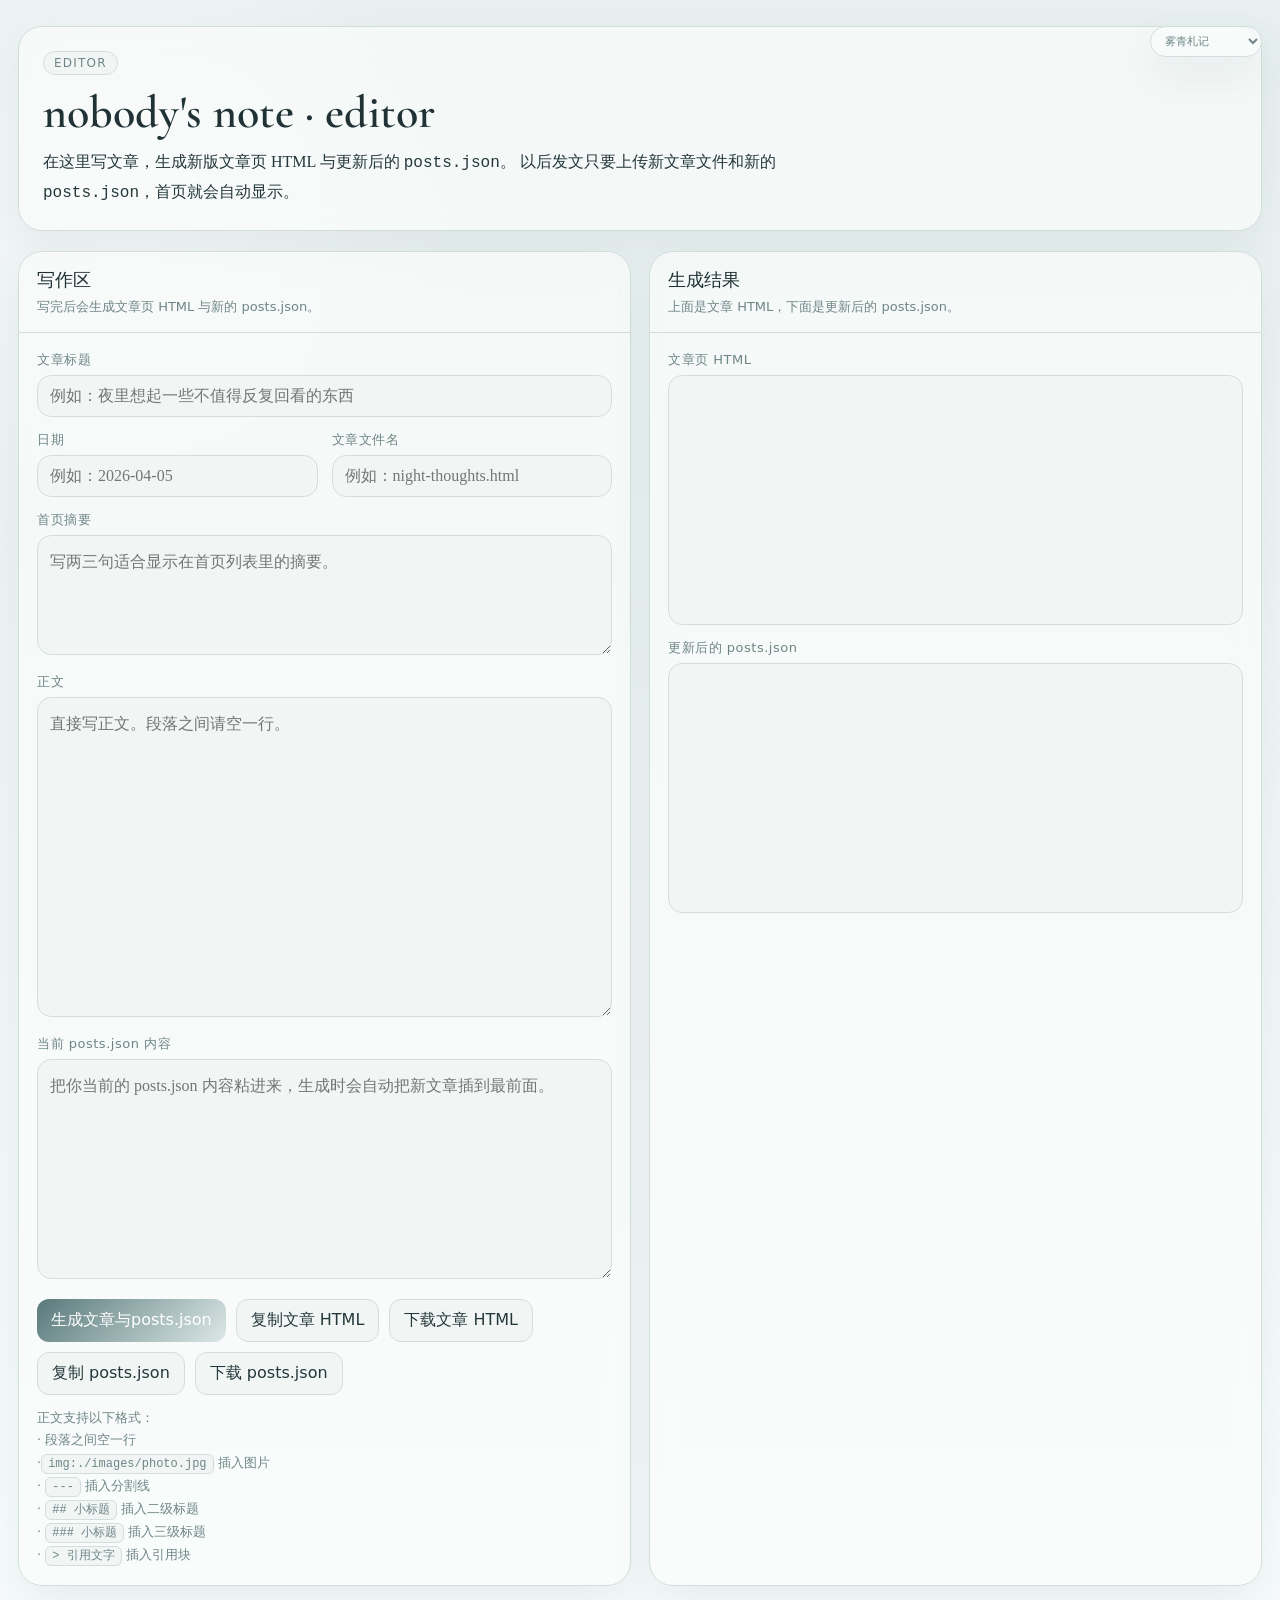
==== commit 046254e5: "Update editor.html" ====
--- a/editor.html
+++ b/editor.html
@@ -9,326 +9,61 @@
     @import url('https://fonts.googleapis.com/css2?family=Cormorant+Garamond:wght@400;500;600;700&display=swap');
 
     :root{
-      --bg:#e8efef;
-      --bg2:#f7fbfb;
-      --paper:#fafcfb;
-      --paper-soft:#f1f6f5;
-      --glass:rgba(250,252,251,.68);
-      --line:#d3dddd;
-      --text:#24373a;
-      --muted:#6f8587;
-      --title:#203235;
-      --shadow:0 18px 40px rgba(90,120,120,.09);
-      --accent:#59797b;
-      --accent-soft:#dce8e7;
-      --ui-font: ui-sans-serif, system-ui, -apple-system, "Segoe UI", "PingFang SC", "Microsoft YaHei", sans-serif;
-    }
-
-    html[data-theme="moon-paper"]{
-      --bg:#f2f4f5;
-      --bg2:#fafbfb;
-      --paper:#fdfdfd;
-      --paper-soft:#f7f8f9;
-      --glass:rgba(255,255,255,.70);
-      --line:#dfe4e6;
-      --text:#2a3338;
-      --muted:#7a8489;
-      --title:#202a2f;
-      --shadow:0 18px 40px rgba(120,130,135,.08);
-      --accent:#677a83;
-      --accent-soft:#e5eaed;
-    }
-
-    html[data-theme="mist-cyan"]{
-      --bg:#e8efef;
-      --bg2:#f7fbfb;
-      --paper:#fafcfb;
-      --paper-soft:#f1f6f5;
-      --glass:rgba(250,252,251,.68);
-      --line:#d3dddd;
-      --text:#24373a;
-      --muted:#6f8587;
-      --title:#203235;
-      --shadow:0 18px 40px rgba(90,120,120,.09);
-      --accent:#59797b;
-      --accent-soft:#dce8e7;
-    }
-
-    html[data-theme="ink-night"]{
-      --bg:#1d2530;
-      --bg2:#2a3440;
-      --paper:#28313d;
-      --paper-soft:#313b48;
-      --glass:rgba(40,49,61,.78);
-      --line:#44515e;
-      --text:#dce5ea;
-      --muted:#96a7b2;
-      --title:#edf3f6;
-      --shadow:0 18px 40px rgba(7,13,18,.32);
-      --accent:#9db7c3;
-      --accent-soft:#34404c;
-    }
-
-    html[data-theme="parchment"]{
-      --bg:#f6eddc;
-      --bg2:#fbf6ec;
-      --paper:#fffaf1;
-      --paper-soft:#f8f1e3;
-      --glass:rgba(255,250,241,.76);
-      --line:#e4d7bf;
-      --text:#4b3e2d;
-      --muted:#8c775f;
-      --title:#403222;
-      --shadow:0 18px 40px rgba(148,124,88,.10);
-      --accent:#8a6d4e;
-      --accent-soft:#f1e4cf;
-    }
-
-    html[data-theme="violet-mist"]{
-      --bg:#efeaf7;
-      --bg2:#faf8fd;
-      --paper:#fbf9ff;
-      --paper-soft:#f4effb;
-      --glass:rgba(251,249,255,.64);
-      --line:#ddd3ec;
-      --text:#342d45;
-      --muted:#7e7594;
-      --title:#2d2540;
-      --shadow:0 18px 40px rgba(112,94,145,.12);
-      --accent:#7b6a99;
-      --accent-soft:#ebe3f8;
-    }
+      --bg:#e8efef;--bg2:#f7fbfb;--paper:#fafcfb;--paper-soft:#f1f6f5;
+      --glass:rgba(250,252,251,.68);--line:#d3dddd;--text:#24373a;--muted:#6f8587;
+      --title:#203235;--shadow:0 18px 40px rgba(90,120,120,.09);
+      --accent:#59797b;--accent-soft:#dce8e7;
+      --ui-font:ui-sans-serif,system-ui,-apple-system,"Segoe UI","PingFang SC","Microsoft YaHei",sans-serif;
+    }
+    html[data-theme="moon-paper"]{--bg:#f2f4f5;--bg2:#fafbfb;--paper:#fdfdfd;--paper-soft:#f7f8f9;--glass:rgba(255,255,255,.70);--line:#dfe4e6;--text:#2a3338;--muted:#7a8489;--title:#202a2f;--shadow:0 18px 40px rgba(120,130,135,.08);--accent:#677a83;--accent-soft:#e5eaed}
+    html[data-theme="mist-cyan"]{--bg:#e8efef;--bg2:#f7fbfb;--paper:#fafcfb;--paper-soft:#f1f6f5;--glass:rgba(250,252,251,.68);--line:#d3dddd;--text:#24373a;--muted:#6f8587;--title:#203235;--shadow:0 18px 40px rgba(90,120,120,.09);--accent:#59797b;--accent-soft:#dce8e7}
+    html[data-theme="ink-night"]{--bg:#1d2530;--bg2:#2a3440;--paper:#28313d;--paper-soft:#313b48;--glass:rgba(40,49,61,.78);--line:#44515e;--text:#dce5ea;--muted:#96a7b2;--title:#edf3f6;--shadow:0 18px 40px rgba(7,13,18,.32);--accent:#9db7c3;--accent-soft:#34404c}
+    html[data-theme="parchment"]{--bg:#f5ecda;--bg2:#faf5ea;--paper:#fffaf0;--paper-soft:#f6efe0;--glass:rgba(255,250,240,.78);--line:#e0d3b8;--text:#4a3c2a;--muted:#8a7558;--title:#3e3020;--shadow:0 18px 40px rgba(148,124,88,.10);--accent:#8a6d4e;--accent-soft:#f1e4cf}
+    html[data-theme="violet-mist"]{--bg:#efeaf7;--bg2:#faf8fd;--paper:#fbf9ff;--paper-soft:#f4effb;--glass:rgba(251,249,255,.64);--line:#ddd3ec;--text:#342d45;--muted:#7e7594;--title:#2d2540;--shadow:0 18px 40px rgba(112,94,145,.12);--accent:#7b6a99;--accent-soft:#ebe3f8}
+    html[data-theme="glass-candle"]{--bg:#2a2118;--bg2:#352a1f;--paper:#3a2f24;--paper-soft:#443628;--glass:rgba(58,47,36,.80);--line:#5c4a38;--text:#f0e4d4;--muted:#bba88e;--title:#ffecd0;--shadow:0 18px 40px rgba(20,14,8,.36);--accent:#e6a24b;--accent-soft:#4a3825}
+    html[data-theme="glass-rain"]{--bg:#2c3440;--bg2:#353e4c;--paper:#313a48;--paper-soft:#3a4452;--glass:rgba(49,58,72,.80);--line:#4e5a6a;--text:#d8e2ea;--muted:#94a4b2;--title:#e8f0f6;--shadow:0 18px 40px rgba(12,18,26,.34);--accent:#7899aa;--accent-soft:#3a4654}
+    html[data-theme="glass-bamboo"]{--bg:#e6ece6;--bg2:#f4f8f4;--paper:#f7faf6;--paper-soft:#edf2ec;--glass:rgba(247,250,246,.70);--line:#cfd9cf;--text:#243028;--muted:#6a7e6e;--title:#1e3024;--shadow:0 18px 40px rgba(68,96,76,.10);--accent:#4a7a56;--accent-soft:#d6e5d8}
 
     *{box-sizing:border-box}
-
-    html,body{
-      margin:0;
-      padding:0;
-      color:var(--text);
-      background:
-        radial-gradient(circle at 10% 12%, rgba(255,255,255,.55), transparent 18%),
-        linear-gradient(180deg, var(--bg), var(--bg2));
-      font-family:
-        "STFangsong",
-        "FangSong",
-        "Songti SC",
-        "Noto Serif SC",
-        "Source Han Serif SC",
-        serif;
-    }
-
-    .wrap{
-      max-width:1280px;
-      margin:0 auto;
-      padding:26px 18px 42px;
-    }
-
-    .hero{
-      position:relative;
-      margin-bottom:20px;
-    }
-
-    .theme-corner{
-      position:absolute;
-      top:0;
-      right:0;
-      z-index:5;
-    }
-
-    .theme-corner select{
-      min-width:112px;
-      width:auto;
-      padding:7px 10px;
-      font-size:11px;
-      border-radius:999px;
-      border:1px solid var(--line);
-      background:var(--glass);
-      color:var(--muted);
-      outline:none;
-      box-shadow:var(--shadow);
-      font-family:var(--ui-font);
-      backdrop-filter:blur(10px);
-      -webkit-backdrop-filter:blur(10px);
-    }
-
-    .hero-card,
-    .panel{
-      background:var(--glass);
-      border:1px solid var(--line);
-      border-radius:24px;
-      box-shadow:var(--shadow);
-      backdrop-filter:blur(12px);
-      -webkit-backdrop-filter:blur(12px);
-    }
-
-    .hero-card{
-      padding:24px 24px 22px;
-    }
-
-    .eyebrow{
-      display:inline-flex;
-      padding:4px 10px;
-      border-radius:999px;
-      border:1px solid var(--line);
-      background:var(--paper-soft);
-      color:var(--muted);
-      font-size:12px;
-      letter-spacing:.10em;
-      text-transform:uppercase;
-      font-family:var(--ui-font);
-    }
-
-    .title{
-      margin:14px 0 0;
-      font-family:"Cormorant Garamond", Georgia, serif;
-      font-size:46px;
-      font-weight:600;
-      line-height:1.02;
-      color:var(--title);
-    }
-
-    .sub{
-      margin:12px 0 0;
-      font-size:16px;
-      line-height:1.8;
-      color:var(--text);
-      max-width:780px;
-    }
-
-    .layout{
-      display:grid;
-      grid-template-columns:1fr 1fr;
-      gap:18px;
-    }
-
-    .panel-hd{
-      padding:16px 18px;
-      border-bottom:1px solid var(--line);
-      display:flex;
-      justify-content:space-between;
-      gap:10px;
-      align-items:flex-end;
-      flex-wrap:wrap;
-    }
-
-    .panel-hd h2{
-      margin:0;
-      font-size:18px;
-      font-weight:500;
-      color:var(--title);
-    }
-
-    .panel-hd p{
-      margin:6px 0 0;
-      color:var(--muted);
-      font-size:13px;
-      font-family:var(--ui-font);
-    }
-
-    .panel-bd{
-      padding:18px;
-    }
-
-    .grid{
-      display:grid;
-      grid-template-columns:1fr 1fr;
-      gap:14px;
-    }
-
+    html,body{margin:0;padding:0;color:var(--text);background:radial-gradient(circle at 10% 12%,rgba(255,255,255,.55),transparent 18%),linear-gradient(180deg,var(--bg),var(--bg2));font-family:"STFangsong","FangSong","Songti SC","Noto Serif SC","Source Han Serif SC",serif}
+
+    .wrap{max-width:1280px;margin:0 auto;padding:26px 18px 42px}
+
+    .hero{position:relative;margin-bottom:20px}
+    .theme-corner{position:absolute;top:0;right:0;z-index:5}
+    .theme-corner select{min-width:112px;width:auto;padding:7px 10px;font-size:11px;border-radius:999px;border:1px solid var(--line);background:var(--glass);color:var(--muted);outline:none;box-shadow:var(--shadow);font-family:var(--ui-font);backdrop-filter:blur(10px);-webkit-backdrop-filter:blur(10px)}
+
+    .hero-card,.panel{background:var(--glass);border:1px solid var(--line);border-radius:24px;box-shadow:var(--shadow);backdrop-filter:blur(12px);-webkit-backdrop-filter:blur(12px)}
+    .hero-card{padding:24px 24px 22px}
+
+    .eyebrow{display:inline-flex;padding:4px 10px;border-radius:999px;border:1px solid var(--line);background:var(--paper-soft);color:var(--muted);font-size:12px;letter-spacing:.10em;text-transform:uppercase;font-family:var(--ui-font)}
+    .title{margin:14px 0 0;font-family:"Cormorant Garamond",Georgia,serif;font-size:46px;font-weight:600;line-height:1.02;color:var(--title)}
+    .sub{margin:12px 0 0;font-size:16px;line-height:1.8;color:var(--text);max-width:780px}
+
+    .layout{display:grid;grid-template-columns:1fr 1fr;gap:18px}
+    .panel-hd{padding:16px 18px;border-bottom:1px solid var(--line);display:flex;justify-content:space-between;gap:10px;align-items:flex-end;flex-wrap:wrap}
+    .panel-hd h2{margin:0;font-size:18px;font-weight:500;color:var(--title)}
+    .panel-hd p{margin:6px 0 0;color:var(--muted);font-size:13px;font-family:var(--ui-font)}
+    .panel-bd{padding:18px}
+
+    .grid{display:grid;grid-template-columns:1fr 1fr;gap:14px}
     .full{grid-column:1/-1}
 
-    label{
-      display:block;
-      margin-bottom:6px;
-      color:var(--muted);
-      font-size:13px;
-      font-family:var(--ui-font);
-      letter-spacing:.04em;
-    }
-
-    input,textarea{
-      width:100%;
-      border:1px solid var(--line);
-      background:var(--paper-soft);
-      color:var(--text);
-      border-radius:14px;
-      padding:11px 12px;
-      font:inherit;
-      outline:none;
-    }
-
-    textarea{
-      resize:vertical;
-      min-height:120px;
-      line-height:1.85;
-    }
-
-    .actions{
-      display:flex;
-      gap:10px;
-      flex-wrap:wrap;
-      margin-top:16px;
-    }
-
-    button{
-      cursor:pointer;
-      border:none;
-      border-radius:12px;
-      padding:10px 14px;
-      color:#fff;
-      background:linear-gradient(135deg,var(--accent),var(--accent-soft));
-      font:inherit;
-      font-family:var(--ui-font);
-    }
-
-    button.secondary{
-      background:var(--paper-soft);
-      color:var(--text);
-      border:1px solid var(--line);
-    }
-
-    .hint{
-      margin-top:12px;
-      color:var(--muted);
-      font-size:13px;
-      line-height:1.75;
-      font-family:var(--ui-font);
-    }
-
-    pre{
-      margin:0;
-      white-space:pre-wrap;
-      word-break:break-word;
-      background:var(--paper-soft);
-      border:1px solid var(--line);
-      border-radius:14px;
-      padding:14px;
-      font-size:13px;
-      line-height:1.75;
-      overflow:auto;
-      min-height:250px;
-      font-family:ui-monospace, SFMono-Regular, Menlo, Consolas, monospace;
-    }
-
-    @media (max-width: 980px){
-      .layout{
-        grid-template-columns:1fr;
-      }
-    }
-
-    @media (max-width: 720px){
-      .wrap{
-        padding:22px 14px 34px;
-      }
-
-      .grid{
-        grid-template-columns:1fr;
-      }
-
-      .title{
-        font-size:36px;
-      }
-    }
+    label{display:block;margin-bottom:6px;color:var(--muted);font-size:13px;font-family:var(--ui-font);letter-spacing:.04em}
+    input,textarea{width:100%;border:1px solid var(--line);background:var(--paper-soft);color:var(--text);border-radius:14px;padding:11px 12px;font:inherit;outline:none}
+    textarea{resize:vertical;min-height:120px;line-height:1.85}
+
+    .actions{display:flex;gap:10px;flex-wrap:wrap;margin-top:16px}
+    button{cursor:pointer;border:none;border-radius:12px;padding:10px 14px;color:#fff;background:linear-gradient(135deg,var(--accent),var(--accent-soft));font:inherit;font-family:var(--ui-font)}
+    button.secondary{background:var(--paper-soft);color:var(--text);border:1px solid var(--line)}
+
+    .hint{margin-top:12px;color:var(--muted);font-size:13px;line-height:1.75;font-family:var(--ui-font)}
+    .hint code{background:var(--paper-soft);border:1px solid var(--line);border-radius:6px;padding:2px 6px;font-size:12px}
+
+    pre{margin:0;white-space:pre-wrap;word-break:break-word;background:var(--paper-soft);border:1px solid var(--line);border-radius:14px;padding:14px;font-size:13px;line-height:1.75;overflow:auto;min-height:250px;font-family:ui-monospace,SFMono-Regular,Menlo,Consolas,monospace}
+
+    @media (max-width:980px){.layout{grid-template-columns:1fr}}
+    @media (max-width:720px){.wrap{padding:22px 14px 34px}.grid{grid-template-columns:1fr}.title{font-size:36px}}
   </style>
 </head>
 <body>
@@ -341,6 +76,9 @@
           <option value="ink-night">墨蓝夜读</option>
           <option value="parchment">羊皮卷</option>
           <option value="violet-mist">鸢紫薄雾</option>
+          <option value="glass-candle">烛照</option>
+          <option value="glass-rain">听雨</option>
+          <option value="glass-bamboo">竹露</option>
         </select>
       </div>
 
@@ -348,7 +86,7 @@
         <span class="eyebrow">editor</span>
         <h1 class="title">nobody's note · editor</h1>
         <p class="sub">
-          在这里写文章，生成新版文章页 HTML 与更新后的 <code>posts.json</code>。  
+          在这里写文章，生成新版文章页 HTML 与更新后的 <code>posts.json</code>。
           以后发文只要上传新文章文件和新的 <code>posts.json</code>，首页就会自动显示。
         </p>
       </div>
@@ -360,8 +98,7 @@
           <div>
             <h2>写作区</h2>
             <p>写完后会生成文章页 HTML 与新的 posts.json。</p>
-          </div>
-        </div>
+          </div></div>
 
         <div class="panel-bd">
           <div class="grid">
@@ -397,7 +134,7 @@
           </div>
 
           <div class="actions">
-            <button id="generateBtn">生成文章与 posts.json</button>
+            <button id="generateBtn">生成文章与posts.json</button>
             <button class="secondary" id="copyArticleBtn">复制文章 HTML</button>
             <button class="secondary" id="downloadArticleBtn">下载文章 HTML</button>
             <button class="secondary" id="copyPostsBtn">复制 posts.json</button>
@@ -405,7 +142,13 @@
           </div>
 
           <div class="hint">
-            提示：正文会按空行自动拆成段落；文章页结构会自动适配你当前的新版文章页样式（无主题框、带时间戳、带上一篇下一篇容器）。
+            正文支持以下格式：<br>
+            · 段落之间空一行<br>
+            ·<code>img:./images/photo.jpg</code> 插入图片<br>
+            · <code>---</code> 插入分割线<br>
+            · <code>## 小标题</code> 插入二级标题<br>
+            · <code>### 小标题</code> 插入三级标题<br>
+            · <code>> 引用文字</code> 插入引用块
           </div>
         </div>
       </section>
@@ -444,36 +187,82 @@
 
     function initTheme() {
       const saved = localStorage.getItem(STORAGE_KEY) || "mist-cyan";
-      applyTheme(saved);
-      $("themeSelect").addEventListener("change", () => applyTheme($("themeSelect").value));
+      applyTheme(saved);$("themeSelect").addEventListener("change", () => applyTheme($("themeSelect").value));
     }
 
     function escapeHtml(str = "") {
-      return str
-        .replaceAll("&", "&amp;")
-        .replaceAll("<", "&lt;")
-        .replaceAll(">", "&gt;");
+      return str.replaceAll("&", "&amp;").replaceAll("<", "&lt;").replaceAll(">", "&gt;");
     }
 
     function splitParagraphs(text) {
-      return String(text)
-        .split(/\n\s*\n/g)
-        .map(s => s.trim())
-        .filter(Boolean);
+      return String(text).split(/\n\s*\n/g).map(s => s.trim()).filter(Boolean);
     }
 
     function safeJsonParse(text, fallback = null) {
-      try {
-        return JSON.parse(text);
-      } catch {
-        return fallback;
-      }
+      try { return JSON.parse(text); } catch { return fallback; }
+    }
+
+    function isImageLine(line) {
+      return /^img:(.+)$/i.test(line.trim());
+    }
+
+    function getImagePath(line) {
+      const m = line.trim().match(/^img:(.+)$/i);
+      return m ? m[1].trim() : "";
+    }
+
+    function isHrLine(line) {
+      return /^-{3,}$/.test(line.trim());
+    }
+
+    function isHeading2(line) {
+      return /^##\s+(.+)$/.test(line.trim());
+    }
+
+    function isHeading3(line) {
+      return /^###\s+(.+)$/.test(line.trim());
+    }
+
+    function isBlockquote(line) {
+      return /^>\s+(.+)$/.test(line.trim());
+    }
+
+    function getHeadingText(line, level) {
+      const re = level === 2 ? /^##\s+(.+)$/ : /^###\s+(.+)$/;
+      const m = line.trim().match(re);
+      return m ? m[1].trim() : "";
+    }
+
+    function getQuoteText(line) {
+      const m = line.trim().match(/^>\s+(.+)$/);
+      return m ? m[1].trim() : "";
+    }
+
+    function paragraphToHtml(block) {
+      if (isImageLine(block)) {
+        const src = getImagePath(block);
+        return `        <img src="${escapeHtml(src)}" alt="" loading="lazy" />`;
+      }
+      if (isHrLine(block)) {
+        return `        <hr />`;
+      }
+      if (isHeading2(block)) {
+        const text = getHeadingText(block, 2);
+        return `        <h2>${escapeHtml(text)}</h2>`;
+      }
+      if (isHeading3(block)) {
+        const text = getHeadingText(block, 3);
+        return `        <h3>${escapeHtml(text)}</h3>`;
+      }
+      if (isBlockquote(block)) {
+        const text = getQuoteText(block);
+        return `        <blockquote><p>${escapeHtml(text)}</p></blockquote>`;
+      }
+      return `        <p>${escapeHtml(block)}</p>`;
     }
 
     function buildArticleHtml({ title, date, theme, bodyParagraphs }) {
-      const bodyHtml = bodyParagraphs
-        .map(p => `        <p>${escapeHtml(p)}</p>`)
-        .join("\n\n");
+      const bodyHtml = bodyParagraphs.map(p => paragraphToHtml(p)).join("\n\n");
 
       return `<!doctype html>
 <html lang="zh-CN" data-theme="${theme}">
@@ -485,6 +274,8 @@
   <link rel="stylesheet" href="./style.css" />
 </head>
 <body>
+  <div class="reading-bar" id="readingBar"></div>
+
   <div class="site-wrap reading-page">
     <header class="article-header">
       <div class="article-topline">
@@ -513,7 +304,9 @@
     </footer>
   </div>
 
-  <script src="./app.js"></script>
+  <button class="back-top" id="backTopBtn" title="返回顶部">↑</button>
+
+  <script src="./app.js"><\/script>
 </body>
 </html>`;
     }
@@ -558,74 +351,41 @@
       }
 
       const bodyParagraphs = splitParagraphs(body);
-
-      const articleHtml = buildArticleHtml({
-        title,
-        date,
-        theme,
-        bodyParagraphs
-      });
-
-      const newItem = {
-        title,
-        date,
-        excerpt,
-        file: fileName
-      };
-
-      const nextPosts = [
-        newItem,
-        ...currentPosts.filter(item => item.file !== fileName)
-      ];
+      const articleHtml = buildArticleHtml({ title, date, theme, bodyParagraphs });
+
+      const newItem = { title, date, excerpt, file: fileName };
+      const nextPosts = [newItem, ...currentPosts.filter(item => item.file !== fileName)];
 
       $("articleOutput").textContent = articleHtml;
-      $("postsOutput").textContent = JSON.stringify(nextPosts, null, 2);
-    }
+      $("postsOutput").textContent = JSON.stringify(nextPosts, null, 2);}
 
     $("generateBtn").addEventListener("click", generate);
 
     $("copyArticleBtn").addEventListener("click", async () => {
       const text = $("articleOutput").textContent.trim();
-      if (!text) {
-        alert("请先生成文章 HTML。");
-        return;
-      }
+      if (!text) { alert("请先生成文章 HTML。"); return; }
       await copyText(text);
       alert("文章 HTML 已复制。");
     });
 
     $("downloadArticleBtn").addEventListener("click", () => {
       const text = $("articleOutput").textContent.trim();
-      const fileName = $("fileName").value.trim();
-
-      if (!text) {
-        alert("请先生成文章 HTML。");
-        return;
-      }
-      if (!fileName) {
-        alert("请先填写文章文件名。");
-        return;
-      }
-
-      download(fileName, text, "text/html;charset=utf-8");
+      const fn = $("fileName").value.trim();
+      if (!text) { alert("请先生成文章 HTML。"); return; }
+      if (!fn) { alert("请先填写文章文件名。"); return; }
+      download(fn, text, "text/html;charset=utf-8");
     });
 
     $("copyPostsBtn").addEventListener("click", async () => {
       const text = $("postsOutput").textContent.trim();
-      if (!text) {
-        alert("请先生成 posts.json。");
-        return;
-      }
+      if (!text) { alert("请先生成posts.json。"); return; }
       await copyText(text);
       alert("posts.json 已复制。");
     });
 
     $("downloadPostsBtn").addEventListener("click", () => {
       const text = $("postsOutput").textContent.trim();
-      if (!text) {
-        alert("请先生成 posts.json。");
-        return;
-      }
+      if (!text) { alert("请先生成 posts.json。"); return; }
       download("posts.json", text, "application/json;charset=utf-8");
     });
 
--- a/style.css
+++ b/style.css
@@ -16,136 +16,68 @@
   --shadow:0 18px 40px rgba(79,100,108,.08);
   --accent:#5f7a83;
   --accent-soft:#d7e3e7;
+  --ui-font:ui-sans-serif,system-ui,-apple-system,"Segoe UI","PingFang SC","Microsoft YaHei",sans-serif;
 }
 
 html[data-theme="moon-paper"]{
-  --bg:#f2f4f5;
-  --bg2:#fafbfb;
-  --paper:#fdfdfd;
-  --paper-soft:#f7f8f9;
-  --glass:rgba(255,255,255,.70);
-  --line:#dfe4e6;
-  --hair:#e9edef;
-  --text:#2a3338;
-  --muted:#7a8489;
-  --title:#202a2f;
-  --link:#5a6d76;
-  --link-hover:#35474f;
-  --shadow:0 18px 40px rgba(120,130,135,.08);
-  --accent:#677a83;
-  --accent-soft:#e5eaed;
+  --bg:#f2f4f5;--bg2:#fafbfb;--paper:#fdfdfd;--paper-soft:#f7f8f9;--glass:rgba(255,255,255,.70);--line:#dfe4e6;--hair:#e9edef;--text:#2a3338;--muted:#7a8489;--title:#202a2f;--link:#5a6d76;--link-hover:#35474f;--shadow:0 18px 40px rgba(120,130,135,.08);--accent:#677a83;--accent-soft:#e5eaed;
 }
 
 html[data-theme="mist-cyan"]{
-  --bg:#e8efef;
-  --bg2:#f7fbfb;
-  --paper:#fafcfb;
-  --paper-soft:#f1f6f5;
-  --glass:rgba(250,252,251,.68);
-  --line:#d3dddd;
-  --hair:#e3ebea;
-  --text:#24373a;
-  --muted:#6f8587;
-  --title:#203235;
-  --link:#4e6e73;
-  --link-hover:#2d4f54;
-  --shadow:0 18px 40px rgba(90,120,120,.09);
-  --accent:#59797b;
-  --accent-soft:#dce8e7;
+  --bg:#e8efef;--bg2:#f7fbfb;--paper:#fafcfb;--paper-soft:#f1f6f5;--glass:rgba(250,252,251,.68);--line:#d3dddd;--hair:#e3ebea;--text:#24373a;--muted:#6f8587;--title:#203235;--link:#4e6e73;--link-hover:#2d4f54;--shadow:0 18px 40px rgba(90,120,120,.09);--accent:#59797b;--accent-soft:#dce8e7;
 }
 
 html[data-theme="ink-night"]{
-  --bg:#1d2530;
-  --bg2:#2a3440;
-  --paper:#28313d;
-  --paper-soft:#313b48;
-  --glass:rgba(40,49,61,.78);
-  --line:#44515e;
-  --hair:#394452;
-  --text:#dce5ea;
-  --muted:#96a7b2;
-  --title:#edf3f6;
-  --link:#adc5d1;
-  --link-hover:#d9ebf2;
-  --shadow:0 18px 40px rgba(7,13,18,.32);
-  --accent:#9db7c3;
-  --accent-soft:#34404c;
+  --bg:#1d2530;--bg2:#2a3440;--paper:#28313d;--paper-soft:#313b48;--glass:rgba(40,49,61,.78);--line:#44515e;--hair:#394452;--text:#dce5ea;--muted:#96a7b2;--title:#edf3f6;--link:#adc5d1;--link-hover:#d9ebf2;--shadow:0 18px 40px rgba(7,13,18,.32);--accent:#9db7c3;--accent-soft:#34404c;
 }
 
 html[data-theme="parchment"]{
-  --bg:#f6eddc;
-  --bg2:#fbf6ec;
-  --paper:#fffaf1;
-  --paper-soft:#f8f1e3;
-  --glass:rgba(255,250,241,.76);
-  --line:#e4d7bf;
-  --hair:#efe5d4;
-  --text:#4b3e2d;
-  --muted:#8c775f;
-  --title:#403222;
-  --link:#7e6347;
-  --link-hover:#5f4730;
-  --shadow:0 18px 40px rgba(148,124,88,.10);
-  --accent:#8a6d4e;
-  --accent-soft:#f1e4cf;
+  --bg:#f5ecda;--bg2:#faf5ea;--paper:#fffaf0;--paper-soft:#f6efe0;--glass:rgba(255,250,240,.78);--line:#e0d3b8;--hair:#efe5d4;--text:#4a3c2a;--muted:#8a7558;--title:#3e3020;--link:#7c6145;--link-hover:#5d452e;--shadow:0 18px 40px rgba(148,124,88,.10);--accent:#8a6d4e;--accent-soft:#f1e4cf;
 }
 
 html[data-theme="violet-mist"]{
-  --bg:#efeaf7;
-  --bg2:#faf8fd;
-  --paper:#fbf9ff;
-  --paper-soft:#f4effb;
-  --glass:rgba(251,249,255,.64);
-  --line:#ddd3ec;
-  --hair:#ece5f6;
-  --text:#342d45;
-  --muted:#7e7594;
-  --title:#2d2540;
-  --link:#6a5f86;
-  --link-hover:#463c61;
-  --shadow:0 18px 40px rgba(112,94,145,.12);
-  --accent:#7b6a99;
-  --accent-soft:#ebe3f8;
+  --bg:#efeaf7;--bg2:#faf8fd;--paper:#fbf9ff;--paper-soft:#f4effb;--glass:rgba(251,249,255,.58);--line:#ddd3ec;--hair:#ece5f6;--text:#342d45;--muted:#7e7594;--title:#2d2540;--link:#6a5f86;--link-hover:#463c61;--shadow:0 18px 40px rgba(112,94,145,.12);--accent:#7b6a99;--accent-soft:#ebe3f8;
+}
+
+html[data-theme="glass-candle"]{
+  --bg:#2a2118;--bg2:#352a1f;--paper:#3a2f24;--paper-soft:#443628;--glass:rgba(58,47,36,.80);--line:#5c4a38;--hair:#4d3e2e;--text:#f0e4d4;--muted:#bba88e;--title:#ffecd0;--link:#e8c38a;--link-hover:#ffd9a2;--shadow:0 18px 40px rgba(20,14,8,.36);--accent:#e6a24b;--accent-soft:#4a3825;
+}
+
+html[data-theme="glass-rain"]{
+  --bg:#2c3440;--bg2:#353e4c;--paper:#313a48;--paper-soft:#3a4452;--glass:rgba(49,58,72,.80);--line:#4e5a6a;--hair:#424d5c;--text:#d8e2ea;--muted:#94a4b2;--title:#e8f0f6;--link:#a2bece;--link-hover:#c8dde8;--shadow:0 18px 40px rgba(12,18,26,.34);--accent:#7899aa;--accent-soft:#3a4654;
+}
+
+html[data-theme="glass-bamboo"]{
+  --bg:#e6ece6;--bg2:#f4f8f4;--paper:#f7faf6;--paper-soft:#edf2ec;--glass:rgba(247,250,246,.70);--line:#cfd9cf;--hair:#dde5dc;--text:#243028;--muted:#6a7e6e;--title:#1e3024;--link:#4a6a50;--link-hover:#2e4e34;--shadow:0 18px 40px rgba(68,96,76,.10);--accent:#4a7a56;--accent-soft:#d6e5d8;
 }
 
 *{box-sizing:border-box}
 
 html,body{
-  margin:0;
-  padding:0;
+  margin:0;padding:0;
   color:var(--text);
   background:
-    radial-gradient(circle at 10% 12%, rgba(255,255,255,.55), transparent 18%),
-    linear-gradient(180deg, var(--bg), var(--bg2));
-  font-family:
-    "STFangsong",
-    "FangSong",
-    "Songti SC",
-    "Noto Serif SC",
-    "Source Han Serif SC",
-    serif;
+    radial-gradient(circle at 10% 12%,rgba(255,255,255,.55),transparent18%),
+    linear-gradient(180deg,var(--bg),var(--bg2));
+  font-family:"STFangsong","FangSong","Songti SC","Noto Serif SC","Source Han Serif SC",serif;
 }
 
 body{
   min-height:100vh;
   line-height:1.95;
   letter-spacing:.02em;
-}
-
-a{
-  color:var(--link);
-  text-decoration:none;
-  transition:.18s ease;
-}
-a:hover{
-  color:var(--link-hover);
-}
-
-.site-wrap{
-  max-width:1080px;
-  margin:0 auto;
-  padding:34px 18px 54px;
-}
+  animation:fadeIn .4s ease;
+}
+
+@keyframes fadeIn{
+  from{opacity:0}
+  to{opacity:1}
+}
+
+a{color:var(--link);text-decoration:none;transition:.18s ease}
+a:hover{color:var(--link-hover)}
+
+.site-wrap{max-width:1080px;margin:0 auto;padding:34px 18px 54px}
 
 .panel-surface{
   background:var(--glass);
@@ -156,819 +88,264 @@
   -webkit-backdrop-filter:blur(12px);
 }
 
-.home-header{
-  position:relative;
-  margin-bottom:24px;
-}
-
-.theme-corner{
-  position:absolute;
-  top:0;
-  right:0;
-  z-index:10;
-}
-
+.site-subtitle,.eyebrow-tag,.eyebrow-text,.section-kicker,.section-desc,.latest-kicker,.latest-date,.meta-pill,.widget-kicker,.post-meta,.read-link,.back-link,.article-stamp,.article-date,.theme-corner select,.ghost-btn,.site-footer p,.track-sub,.player-status,.quote-refresh{
+  font-family:var(--ui-font);
+}
+
+.section-title,.latest-title,.post-title,.widget-title,.track-name{
+  font-family:"Songti SC","STSong","Noto Serif SC","Source Han Serif SC",serif;
+}
+
+.home-header{position:relative;margin-bottom:30px}
+
+.theme-corner{position:absolute;top:4px;right:4px;z-index:10}
 .theme-corner select{
-  width:auto;
-  min-width:128px;
-  padding:8px 12px;
-  font-size:12px;
-  color:var(--muted);
-  border:1px solid var(--line);
-  background:var(--glass);
-  border-radius:999px;
-  box-shadow:var(--shadow);
-  outline:none;
-  backdrop-filter:blur(10px);
-  -webkit-backdrop-filter:blur(10px);
-}
-
-.home-top{
-  display:grid;
-  grid-template-columns:1.2fr .8fr;
-  gap:18px;
-  align-items:stretch;
-}
-
-.hero-left{
-  padding:24px 24px 22px;
-  display:flex;
-  flex-direction:column;
-  gap:16px;
-}
-
-.eyebrow-row{
-  display:flex;
-  align-items:center;
-  gap:10px;
-  flex-wrap:wrap;
-}
-
+  width:auto;min-width:108px;padding:7px 10px;font-size:11px;
+  color:var(--muted);border:1px solid var(--line);background:var(--glass);
+  border-radius:999px;box-shadow:var(--shadow);outline:none;opacity:.96;
+  backdrop-filter:blur(10px);-webkit-backdrop-filter:blur(10px);
+  font-family:var(--ui-font);
+}
+
+.home-top{display:grid;grid-template-columns:1.2fr .8fr;gap:18px;align-items:stretch}
+
+.hero-left{padding:24px 24px 22px;display:flex;flex-direction:column;gap:16px}
+.hero-right{display:grid;grid-template-rows:1fr 1fr;gap:18px}
+
+.eyebrow-row{display:flex;align-items:center;gap:10px;flex-wrap:wrap}
 .eyebrow-tag{
-  display:inline-flex;
-  padding:4px 10px;
-  border-radius:999px;
-  border:1px solid var(--line);
-  background:var(--paper-soft);
-  color:var(--muted);
-  font-size:12px;
-  letter-spacing:.10em;
-  text-transform:uppercase;
-}
-
-.eyebrow-text{
-  color:var(--muted);
-  font-size:12px;
-  letter-spacing:.10em;
-  text-transform:uppercase;
-}
+  display:inline-flex;padding:4px 10px;border-radius:999px;
+  border:1px solid var(--line);background:var(--paper-soft);
+  color:var(--muted);font-size:12px;letter-spacing:.10em;text-transform:uppercase;
+}
+.eyebrow-text{color:var(--muted);font-size:12px;letter-spacing:.10em;text-transform:uppercase}
 
 .site-title{
-  margin:0;
-  font-family:"Cormorant Garamond", Georgia, serif;
-  font-size:60px;
-  font-weight:600;
-  line-height:1;
-  letter-spacing:.02em;
-  color:var(--title);
-}
-
-.site-subtitle{
-  margin:0;
-  color:var(--muted);
-  font-size:15px;
-  letter-spacing:.06em;
-}
+  margin:0;font-family:"Cormorant Garamond",Georgia,serif;
+  font-size:60px;font-weight:600;line-height:1;letter-spacing:.02em;color:var(--title);
+}
+.site-subtitle{margin:0;color:var(--muted);font-size:15px;letter-spacing:.06em}
 
 .hero-quote{
-  margin:6px 0 0;
-  padding:14px 16px;
-  border-left:3px solid var(--accent);
-  background:var(--paper-soft);
-  border-radius:14px;
-  font-size:16px;
-  color:var(--title);
-}
+  position:relative;margin:10px 0 0;padding:18px 20px 16px;
+  border-left:3px solid var(--accent);background:var(--paper-soft);
+  border-radius:16px;font-size:16px;color:var(--title);
+  box-shadow:inset 0 1px 0 rgba(255,255,255,.35),var(--shadow);
+}
+.quote-row{display:flex;justify-content:space-between;align-items:flex-start;gap:12px}
+.quote-text{flex:1;line-height:1.85}
+.quote-refresh{
+  flex-shrink:0;cursor:pointer;border:1px solid var(--line);background:var(--paper);
+  color:var(--muted);border-radius:999px;width:34px;height:34px;
+  display:grid;place-items:center;font-size:15px;padding:0;box-shadow:none;transition:.18s ease;
+}
+.quote-refresh:hover{transform:rotate(90deg)}
+
+html[data-theme="violet-mist"] .hero-quote{border-left-color:#9b80c4;background:rgba(180,160,220,.12)}
+html[data-theme="ink-night"] .hero-quote{border-left-color:#7899aa;background:rgba(70,90,105,.28)}
+html[data-theme="parchment"] .hero-quote{border-left-color:#b89668;background:rgba(200,175,130,.12)}
+html[data-theme="glass-candle"] .hero-quote{border-left-color:#e6a24b;background:rgba(180,130,60,.16)}
+html[data-theme="glass-rain"] .hero-quote{border-left-color:#7899aa;background:rgba(80,110,130,.22)}
+html[data-theme="glass-bamboo"] .hero-quote{border-left-color:#4a7a56;background:rgba(74,122,86,.10)}
 
 .latest-card{
-  padding:18px 18px 16px;
-  border:1px solid var(--line);
-  border-radius:18px;
-  background:var(--paper);
-  box-shadow:inset 0 1px 0 rgba(255,255,255,.42);
-}
-
-.latest-kicker{
-  color:var(--muted);
-  font-size:12px;
-  letter-spacing:.12em;
-  text-transform:uppercase;
-  margin-bottom:8px;
-}
-
-.latest-title{
-  margin:0;
-  font-size:24px;
-  line-height:1.35;
-  font-weight:500;
-  color:var(--title);
-}
-.latest-title a{
-  color:inherit;
-}
-
-.latest-date{
-  margin:10px 0 0;
-  color:var(--muted);
-  font-size:12px;
-  letter-spacing:.10em;
-  text-transform:uppercase;
-}
-
-.latest-excerpt{
-  margin:12px 0 0;
-  font-size:15px;
-}
-
-.latest-link{
-  display:inline-block;
-  margin-top:12px;
-  font-size:14px;
-}
-
-.meta-strip{
-  display:flex;
-  gap:10px;
-  flex-wrap:wrap;
-}
-
+  padding:18px 18px 16px;border:1px solid var(--line);border-radius:18px;
+  background:var(--paper);box-shadow:inset 0 1px 0 rgba(255,255,255,.42);
+}
+.latest-kicker{color:var(--muted);font-size:12px;letter-spacing:.12em;text-transform:uppercase;margin-bottom:8px}
+.latest-title{margin:0;font-size:24px;line-height:1.35;font-weight:500;color:var(--title)}
+.latest-title a{color:inherit}
+.latest-date{margin:10px 0 0;color:var(--muted);font-size:12px;letter-spacing:.10em;text-transform:uppercase}
+.latest-excerpt{margin:12px 0 0;font-size:15px}
+.latest-link{display:inline-block;margin-top:12px;font-size:14px}
+
+.meta-strip{display:flex;gap:10px;flex-wrap:wrap}
 .meta-pill{
-  display:inline-flex;
-  padding:8px 12px;
-  border-radius:999px;
-  border:1px solid var(--line);
-  background:var(--paper-soft);
-  color:var(--muted);
-  font-size:12px;
-  letter-spacing:.04em;
-}
-
-.hero-right{
-  display:grid;
-  grid-template-rows:1fr 1fr;
-  gap:18px;
-}
-
-.widget-card{
-  padding:18px;
-  display:flex;
-  flex-direction:column;
-  justify-content:space-between;
-}
-
-.widget-kicker{
-  color:var(--muted);
-  font-size:12px;
-  letter-spacing:.12em;
-  text-transform:uppercase;
-  margin-bottom:8px;
-}
-
-.widget-title{
-  margin:0;
-  font-size:22px;
-  font-weight:500;
-  color:var(--title);
-}
-
-.widget-text{
-  margin:12px 0 0;
-  font-size:15px;
-}
-
-.player-mock{
-  margin-top:16px;
-  display:flex;
-  align-items:center;
-  gap:10px;
-}
-
-.player-dot{
-  width:10px;
-  height:10px;
-  border-radius:999px;
-  background:var(--accent);
-  flex-shrink:0;
-}
-
-.player-line{
-  height:1px;
-  flex:1;
-  background:linear-gradient(90deg, var(--accent-soft), var(--accent), transparent);
-}
-
-.player-mini{
-  color:var(--muted);
-  font-size:12px;
-  letter-spacing:.06em;
-  text-transform:uppercase;
-}
-
-.jump-actions{
-  display:flex;
-  gap:10px;
-  flex-wrap:wrap;
-  margin-top:16px;
-}
+  display:inline-flex;padding:8px 12px;border-radius:999px;
+  border:1px solid var(--line);background:var(--paper-soft);
+  color:var(--muted);font-size:12px;letter-spacing:.04em;
+}
+
+.widget-card{padding:18px;display:flex;flex-direction:column;justify-content:space-between}
+.widget-kicker{color:var(--muted);font-size:12px;letter-spacing:.12em;text-transform:uppercase;margin-bottom:8px}
+.widget-title{margin:0;font-size:22px;font-weight:500;color:var(--title)}
+.widget-text{margin:12px 0 0;font-size:15px}
+
+.player-head{display:flex;justify-content:space-between;align-items:flex-start;gap:10px}
+.player-status{margin:8px 0 0;color:var(--muted);font-size:13px;line-height:1.6;font-family:var(--ui-font)}
+
+.disc-wrap{display:flex;justify-content:center;margin-top:14px}
+.disc{
+  position:relative;width:170px;height:170px;border-radius:999px;
+  display:grid;place-items:center;
+  background:
+    radial-gradient(circle at center,rgba(255,255,255,.15) 0 20%,transparent 21%),
+    radial-gradient(circle at center,rgba(255,255,255,.05) 0 58%,transparent 59%),
+    linear-gradient(135deg,rgba(30,30,35,.92),rgba(70,70,80,.84));
+  box-shadow:inset 0 0 0 8px rgba(255,255,255,.04),inset 0 0 0 18px rgba(255,255,255,.03),0 16px 30px rgba(20,20,30,.16);
+  transition:transform .2s ease;
+}
+.disc-ring{position:absolute;inset:8px;border-radius:999px;border:1px solid rgba(255,255,255,.08);pointer-events:none}
+.cover-image{width:68%;height:68%;object-fit:cover;border-radius:999px;display:none;box-shadow:0 8px 18px rgba(0,0,0,.16)}
+.disc.has-cover .cover-image{display:block}
+.disc-center{position:absolute;width:16px;height:16px;border-radius:999px;background:rgba(255,255,255,.84);box-shadow:0 0 0 5px rgba(0,0,0,.14)}
+.disc.spinning{animation:discSpin 12s linear infinite}
+@keyframes discSpin{from{transform:rotate(0deg)}to{transform:rotate(360deg)}}
+
+.music-meta{margin-top:14px;text-align:center}
+.track-name{font-size:18px;line-height:1.45;color:var(--title)}
+.track-sub{margin-top:4px;color:var(--muted);font-size:12px;letter-spacing:.08em;text-transform:uppercase}
+
+.player-controls{display:flex;gap:8px;flex-wrap:wrap;margin-top:16px}
+.player-controls .ghost-btn{flex:1;min-width:78px}
 
 .ghost-btn{
-  cursor:pointer;
-  border:1px solid var(--line);
-  background:var(--paper-soft);
-  color:var(--text);
-  border-radius:12px;
-  padding:10px 14px;
-  font:inherit;
-}
-
-.home-main{
-  display:block;
-}
-
-.archive-section{
-  padding:22px;
-}
-
+  cursor:pointer;border:1px solid var(--line);background:var(--paper-soft);
+  color:var(--text);border-radius:12px;padding:10px 14px;font:inherit;
+  font-family:var(--ui-font);transition:.18s ease;
+}
+.ghost-btn:hover{transform:translateY(-1px)}
+
+.jump-actions{display:flex;gap:8px;flex-wrap:wrap;margin-top:16px}
+
+.home-main{display:block}
+
+.archive-section{padding:22px;margin-top:8px}
 .archive-head{
-  display:flex;
-  justify-content:space-between;
-  align-items:flex-end;
-  gap:18px;
-  flex-wrap:wrap;
-  padding-bottom:16px;
-  border-bottom:1px solid var(--line);
-}
-
-.section-kicker{
-  margin:0 0 6px;
-  color:var(--muted);
-  font-size:12px;
-  letter-spacing:.12em;
-  text-transform:uppercase;
-}
-
-.section-title{
-  margin:0;
-  font-size:28px;
-  font-weight:500;
-  color:var(--title);
-}
-
-.section-desc{
-  margin:0;
-  color:var(--muted);
-  font-size:14px;
-}
-
-.post-list{
-  display:grid;
-  gap:16px;
-  padding-top:18px;
-}
+  display:flex;justify-content:space-between;align-items:flex-end;gap:18px;
+  flex-wrap:wrap;padding-bottom:16px;border-bottom:1px solid var(--line);
+}
+.section-kicker{margin:0 0 6px;color:var(--muted);font-size:12px;letter-spacing:.12em;text-transform:uppercase}
+.section-title{margin:0;font-size:28px;font-weight:500;color:var(--title)}
+.section-desc{margin:0;color:var(--muted);font-size:14px}
+
+.post-list{display:grid;gap:16px;padding-top:18px}
 
 .post-card{
-  position:relative;
-  padding:18px 18px 16px;
-  border:1px solid var(--line);
-  border-radius:20px;
-  background:var(--paper);
-  box-shadow:inset 0 1px 0 rgba(255,255,255,.42);
-}
-
-.post-card-head{
-  display:flex;
-  align-items:center;
-  justify-content:space-between;
-  gap:10px;
-  flex-wrap:wrap;
-}
-
+  position:relative;padding:18px 18px 16px 22px;
+  border:1px solid var(--line);border-radius:20px;background:var(--paper);
+  box-shadow:inset 0 1px 0 rgba(255,255,255,.42);overflow:hidden;transition:.22s ease;
+}
+.post-card::before{
+  content:"";position:absolute;left:0;top:0;bottom:0;width:4px;
+  background:linear-gradient(180deg,var(--accent),transparent76%);
+}
+.post-card:hover{transform:translateY(-2px);box-shadow:var(--shadow),inset 0 1px 0 rgba(255,255,255,.42)}
+
+html[data-theme="ink-night"] .post-card::before{background:linear-gradient(180deg,#7899aa,transparent 76%)}
+html[data-theme="violet-mist"] .post-card::before{background:linear-gradient(180deg,#9b80c4,transparent 76%)}
+html[data-theme="parchment"] .post-card::before{background:linear-gradient(180deg,#b89668,transparent 76%)}
+html[data-theme="glass-candle"] .post-card::before{background:linear-gradient(180deg,#e6a24b,transparent 76%)}
+html[data-theme="glass-rain"] .post-card::before{background:linear-gradient(180deg,#7899aa,transparent 76%)}
+html[data-theme="glass-bamboo"] .post-card::before{background:linear-gradient(180deg,#4a7a56,transparent 76%)}
+
+.post-card-head{display:flex;align-items:center;justify-content:space-between;gap:10px;flex-wrap:wrap}
 .post-order{
-  display:inline-flex;
-  min-width:40px;
-  justify-content:center;
-  padding:5px 10px;
-  border-radius:999px;
-  border:1px solid var(--line);
-  background:var(--paper-soft);
-  color:var(--muted);
-  font-size:12px;
-  letter-spacing:.10em;
-}
-
-.post-meta{
-  color:var(--muted);
-  font-size:12px;
-  letter-spacing:.10em;
-  text-transform:uppercase;
-}
-
-.post-divider{
-  width:100%;
-  height:1px;
-  margin:12px 0 14px;
-  background:linear-gradient(90deg, var(--accent-soft), var(--line), transparent);
-}
-
-.post-title{
-  margin:0;
-  font-size:27px;
-  line-height:1.35;
-  font-weight:500;
-  color:var(--title);
-}
-.post-title a{
-  color:inherit;
-}
-
-.post-excerpt{
-  margin:14px 0 0;
-  font-size:15px;
-  max-width:760px;
-}
-
-.read-link{
-  display:inline-block;
-  margin-top:14px;
-  font-size:14px;
-  letter-spacing:.04em;
-}
-
-.site-footer{
-  margin-top:34px;
-}
-
-.footer-line{
-  width:100%;
-  height:1px;
-  background:linear-gradient(90deg, transparent, var(--line), transparent);
-  margin-bottom:14px;
-}
-
-.site-footer p{
-  margin:0;
-  color:var(--muted);
-  font-size:13px;
-  letter-spacing:.10em;
-  text-transform:uppercase;
-}
-
-.reading-page{
-  max-width:960px;
-}
-
-.article-header{
-  margin-bottom:22px;
-}
-
-.article-topline{
-  display:flex;
-  justify-content:space-between;
-  align-items:center;
-  gap:12px;
-  flex-wrap:wrap;
-  margin-bottom:12px;
-}
-
-.back-link{
-  color:var(--muted);
-  font-size:14px;
-}
-
-.article-stamp{
-  color:var(--muted);
-  font-size:12px;
-  letter-spacing:.12em;
-  text-transform:uppercase;
-}
-
-.article-title{
-  margin:0;
-  font-family:"Cormorant Garamond", Georgia, serif;
-  font-size:50px;
-  font-weight:600;
-  line-height:1.08;
-  color:var(--title);
-}
-
-.article-date-row{
-  margin-top:12px;
-}
-
+  display:inline-flex;min-width:40px;justify-content:center;padding:5px 10px;
+  border-radius:999px;border:1px solid var(--line);background:var(--paper-soft);
+  color:var(--muted);font-size:12px;letter-spacing:.10em;font-family:var(--ui-font);
+}
+.post-meta{color:var(--muted);font-size:12px;letter-spacing:.10em;text-transform:uppercase}
+.post-divider{width:100%;height:1px;margin:10px 0 12px;background:linear-gradient(90deg,var(--accent-soft),var(--line),transparent)}
+.post-title{margin:0;font-size:27px;line-height:1.35;font-weight:500;color:var(--title)}
+.post-title a{color:inherit}
+.post-excerpt{margin:14px 0 0;font-size:15px;max-width:760px}
+.read-link{display:inline-block;margin-top:14px;font-size:14px;letter-spacing:.04em}
+
+.site-footer{margin-top:34px}
+.footer-line{width:100%;height:1px;background:linear-gradient(90deg,transparent,var(--line),transparent);margin-bottom:14px}
+.site-footer p{margin:0;color:var(--muted);font-size:13px;letter-spacing:.10em;text-transform:uppercase}
+
+.reading-page{max-width:960px}
+
+.article-header{margin-bottom:22px}
+.article-topline{display:flex;justify-content:space-between;align-items:center;gap:12px;flex-wrap:wrap;margin-bottom:12px}
+.back-link{color:var(--muted);font-size:14px}
+.article-stamp{color:var(--muted);font-size:12px;letter-spacing:.12em;text-transform:uppercase}
+.article-title{margin:0;font-family:"Cormorant Garamond",Georgia,serif;font-size:50px;font-weight:600;line-height:1.08;color:var(--title)}
+.article-date-row{margin-top:12px}
 .article-date{
-  display:inline-flex;
-  padding:7px 12px;
-  border-radius:999px;
-  border:1px solid var(--line);
-  background:var(--glass);
-  color:var(--muted);
-  font-size:12px;
-  letter-spacing:.10em;
-  text-transform:uppercase;
-  box-shadow:var(--shadow);
-}
-
-.article-main{
-  display:flex;
-  flex-direction:column;
-  gap:18px;
-}
+  display:inline-flex;padding:7px 12px;border-radius:999px;
+  border:1px solid var(--line);background:var(--glass);
+  color:var(--muted);font-size:12px;letter-spacing:.10em;text-transform:uppercase;box-shadow:var(--shadow);font-family:var(--ui-font);
+}
+
+.article-main{display:flex;flex-direction:column;gap:18px}
 
 .article-body{
-  width:100%;
-  background:var(--glass);
-  border:1px solid var(--line);
-  border-radius:26px;
-  box-shadow:var(--shadow);
-  padding:38px 36px;
-  backdrop-filter:blur(12px);
-  -webkit-backdrop-filter:blur(12px);
-  position:relative;
-}
-
+  width:100%;background:var(--glass);border:1px solid var(--line);
+  border-radius:26px;box-shadow:var(--shadow);padding:38px 36px;
+  backdrop-filter:blur(12px);-webkit-backdrop-filter:blur(12px);position:relative;
+}
 .article-body::before{
-  content:"";
-  position:absolute;
-  inset:0;
-  border-radius:26px;
-  background:linear-gradient(180deg, rgba(255,255,255,.10), transparent 18%);
-  pointer-events:none;
-}
-
-.article-body p{
-  position:relative;
-  z-index:1;
-  margin:0 0 1.38em 0;
-  font-size:18px;
-  line-height:2;
-  text-align:justify;
-  text-justify:inter-ideograph;
-}
-
-.article-body p:first-child::first-letter{
-  font-size:2.1em;
-  line-height:1;
-  float:left;
-  margin:.08em .18em 0 0;
-  font-family:"Cormorant Garamond", Georgia, serif;
-  color:var(--title);
-}
-
-.article-body p:last-child{
-  margin-bottom:0;
-}
-
-.article-pager{
-  display:grid;
-  grid-template-columns:1fr 1fr;
-  gap:14px;
-}
-
+  content:"";position:absolute;inset:0;border-radius:26px;
+  background:linear-gradient(180deg,rgba(255,255,255,.10),transparent 18%);pointer-events:none;
+}
+.article-body p{position:relative;z-index:1;margin:0 0 1.38em0;font-size:18px;line-height:2;text-align:justify;text-justify:inter-ideograph}
+.article-body p:first-child::first-letter{font-size:2.1em;line-height:1;float:left;margin:.08em .18em 0 0;font-family:"Cormorant Garamond",Georgia,serif;color:var(--title)}
+.article-body p:last-child{margin-bottom:0}
+
+.article-body img{
+  display:block;max-width:100%;height:auto;margin:1.6em auto;
+  border-radius:18px;border:1px solid var(--line);box-shadow:var(--shadow);position:relative;z-index:1;
+}
+
+.article-pager{display:grid;grid-template-columns:1fr 1fr;gap:14px}
 .pager-card{
-  border:1px solid var(--line);
-  background:var(--glass);
-  border-radius:18px;
-  box-shadow:var(--shadow);
-  padding:16px;
-  min-height:110px;
-  display:flex;
-  flex-direction:column;
-  justify-content:center;
-  gap:8px;
-  backdrop-filter:blur(10px);
-  -webkit-backdrop-filter:blur(10px);
-}
-
-.pager-label{
-  color:var(--muted);
-  font-size:12px;
-  letter-spacing:.12em;
-  text-transform:uppercase;
-}
-
-.pager-title{
-  font-size:18px;
-  line-height:1.45;
-  color:var(--title);
-}
-
-.pager-empty{
-  color:var(--muted);
-  font-size:14px;
-}
-
-@media (max-width: 920px){
-  .home-top{
-    grid-template-columns:1fr;
-  }
-
-  .hero-right{
-    grid-template-rows:auto;
-  }
-
-  .article-title{
-    font-size:40px;
-  }
-}
-
-@media (max-width: 720px){
-  .site-wrap{
-    padding:24px 14px 40px;
-  }
-
-  .site-title{
-    font-size:42px;
-  }
-
-  .latest-title{
-    font-size:21px;
-  }
-
-  .post-title{
-    font-size:23px;
-  }
-
-  .article-title{
-    font-size:33px;
-  }
-
-  .article-body{
-    padding:24px 18px;
-  }
-
-  .article-body p{
-    font-size:16px;
-  }
-
-  .article-pager{
-    grid-template-columns:1fr;
-  }
-}
-/* ===== final polish + round player patch ===== */
-
-:root{
-  --ui-font: ui-sans-serif, system-ui, -apple-system, "Segoe UI", "PingFang SC", "Microsoft YaHei", sans-serif;
-}
-
-/* 小字、说明、辅助信息和标题层次做区分 */
-.site-subtitle,
-.eyebrow-tag,
-.eyebrow-text,
-.section-kicker,
-.section-desc,
-.latest-kicker,
-.latest-date,
-.meta-pill,
-.widget-kicker,
-.post-meta,
-.read-link,
-.back-link,
-.article-stamp,
-.article-date,
-.theme-corner select,
-.ghost-btn,
-.site-footer p,
-.track-sub,
-.player-status {
-  font-family: var(--ui-font);
-}
-
-.section-title,
-.latest-title,
-.post-title,
-.widget-title {
-  font-family: "Songti SC", "STSong", "Noto Serif SC", "Source Han Serif SC", serif;
-}
-
-/* 主题切换器缩小，放角落，不抢视线 */
-.theme-corner{
-  top: 4px;
-  right: 4px;
-}
-
-.theme-corner select{
-  min-width: 108px;
-  width: auto;
-  padding: 7px 10px;
-  font-size: 11px;
-  border-radius: 999px;
-  opacity: .96;
-}
-
-/* 首页上下分区更明显 */
-.home-header{
-  margin-bottom: 30px;
-}
-
-.archive-section{
-  margin-top: 8px;
-}
-
-/* 文章列表每一篇更像目录项 */
-.post-card{
-  overflow: hidden;
-  padding-left: 22px;
-}
-
-.post-card::before{
-  content: "";
-  position: absolute;
-  left: 0;
-  top: 0;
-  bottom: 0;
-  width: 4px;
-  background: linear-gradient(180deg, var(--accent), transparent 76%);
-}
-
-.post-divider{
-  margin-top: 10px;
-  margin-bottom: 12px;
-}
-
-/* 圆盘播放器 */
-.player-head{
-  display: flex;
-  justify-content: space-between;
-  align-items: flex-start;
-  gap: 10px;
-}
-
-.player-status{
-  margin: 8px 0 0;
-  color: var(--muted);
-  font-size: 13px;
-  line-height: 1.6;
-}
-
-.disc-wrap{
-  display: flex;
-  justify-content: center;
-  margin-top: 14px;
-}
-
-.disc{
-  position: relative;
-  width: 170px;
-  height: 170px;
-  border-radius: 999px;
-  display: grid;
-  place-items: center;
-  background:
-    radial-gradient(circle at center, rgba(255,255,255,.15) 0 20%, transparent 21%),
-    radial-gradient(circle at center, rgba(255,255,255,.05) 0 58%, transparent 59%),
-    linear-gradient(135deg, rgba(30,30,35,.92), rgba(70,70,80,.84));
-  box-shadow:
-    inset 0 0 0 8px rgba(255,255,255,.04),
-    inset 0 0 0 18px rgba(255,255,255,.03),
-    0 16px 30px rgba(20,20,30,.16);
-  transition: transform .2s ease;
-}
-
-.disc-ring{
-  position: absolute;
-  inset: 8px;
-  border-radius: 999px;
-  border: 1px solid rgba(255,255,255,.08);
-  pointer-events: none;
-}
-
-.cover-image{
-  width: 68%;
-  height: 68%;
-  object-fit: cover;
-  border-radius: 999px;
-  display: none;
-  box-shadow: 0 8px 18px rgba(0,0,0,.16);
-}
-
-.disc.has-cover .cover-image{
-  display: block;
-}
-
-.disc-center{
-  position: absolute;
-  width: 16px;
-  height: 16px;
-  border-radius: 999px;
-  background: rgba(255,255,255,.84);
-  box-shadow: 0 0 0 5px rgba(0,0,0,.14);
-}
-
-.disc.spinning{
-  animation: discSpin 12s linear infinite;
-}
-
-@keyframes discSpin{
-  from{ transform: rotate(0deg); }
-  to{ transform: rotate(360deg); }
-}
-
-.music-meta{
-  margin-top: 14px;
-  text-align: center;
-}
-
-.track-name{
-  font-size: 18px;
-  line-height: 1.45;
-  color: var(--title);
-  font-family: "Songti SC", "STSong", "Noto Serif SC", "Source Han Serif SC", serif;
-}
-
-.track-sub{
-  margin-top: 4px;
-  color: var(--muted);
-  font-size: 12px;
-  letter-spacing: .08em;
-  text-transform: uppercase;
-}
-
-.player-controls{
-  display: flex;
-  gap: 8px;
-  flex-wrap: wrap;
-  margin-top: 16px;
-}
-
-.player-controls .ghost-btn{
-  flex: 1;
-  min-width: 78px;
-}
-
-/* 手机上别塌成一整坨，右边组件保留“块感” */
-@media (max-width: 920px){
-  .home-top{
-    grid-template-columns: 1fr;
-  }
-
-  .hero-right{
-    grid-template-columns: 1fr 1fr;
-    grid-template-rows: none;
-  }
-}
-
-@media (max-width: 620px){
-  .site-wrap{
-    padding-top: 42px;
-  }
-
-  .hero-right{
-    grid-template-columns: 1fr 1fr;
-    gap: 12px;
-  }
-
-  .widget-card{
-    min-height: 210px;
-  }
-
-  .site-subtitle{
-    font-size: 14px;
-  }
-
-  .hero-quote{
-    font-size: 15px;
-  }
-
-  .latest-title{
-    font-size: 20px;
-  }
-
-  .post-title{
-    font-size: 22px;
-  }
-}
-
-@media (max-width: 480px){
-  .theme-corner{
-    top: -2px;
-    right: 0;
-  }
-
-  .theme-corner select{
-    min-width: 100px;
-    font-size: 10px;
-    padding: 6px 10px;
-  }
-
-  .hero-right{
-    grid-template-columns: 1fr 1fr;
-  }
-
-  .section-title{
-    font-size: 22px;
-  }
-
-  .article-body{
-    padding: 22px 16px;
-  }
-  }
+  border:1px solid var(--line);background:var(--glass);border-radius:18px;
+  box-shadow:var(--shadow);padding:16px;min-height:110px;display:flex;
+  flex-direction:column;justify-content:center;gap:8px;
+  backdrop-filter:blur(10px);-webkit-backdrop-filter:blur(10px);
+  transition:.18s ease;
+}
+a.pager-card:hover{transform:translateY(-2px)}
+.pager-label{color:var(--muted);font-size:12px;letter-spacing:.12em;text-transform:uppercase;font-family:var(--ui-font)}
+.pager-title{font-size:18px;line-height:1.45;color:var(--title)}
+.pager-empty{color:var(--muted);font-size:14px}
+
+.reading-bar{position:fixed;top:0;left:0;height:3px;width:0%;background:linear-gradient(90deg,var(--accent),var(--accent-soft));z-index:9999;transition:width .12s ease}
+
+.back-top{
+  position:fixed;bottom:22px;right:22px;width:40px;height:40px;
+  display:grid;place-items:center;cursor:pointer;border:1px solid var(--line);
+  background:var(--glass);color:var(--muted);border-radius:999px;font-size:18px;
+  padding:0;box-shadow:var(--shadow);backdrop-filter:blur(10px);-webkit-backdrop-filter:blur(10px);
+  opacity:0;pointer-events:none;transition:.25s ease;z-index:100;
+}
+.back-top.visible{opacity:1;pointer-events:auto}
+
+.reading-page .site-footer{margin-top:28px}
+
+@media (max-width:920px){
+  .home-top{grid-template-columns:1fr}
+  .hero-right{grid-template-columns:1fr 1fr;grid-template-rows:none}
+  .article-title{font-size:40px}
+  .article-pager{grid-template-columns:1fr}
+}
+
+@media (max-width:720px){
+  .site-wrap{padding:24px 14px 40px}
+  .site-title{font-size:42px}
+  .latest-title{font-size:21px}
+  .post-title{font-size:23px}
+  .article-title{font-size:33px}
+  .article-body{padding:24px 18px}
+  .article-body p{font-size:16px}
+}
+
+@media (max-width:620px){
+  .site-wrap{padding-top:42px}
+  .hero-right{grid-template-columns:1fr 1fr;gap:12px}
+  .widget-card{min-height:210px}
+  .site-subtitle{font-size:14px}
+  .hero-quote{font-size:15px}
+}
+
+@media (max-width:480px){
+  .theme-corner{top:-2px;right:0}
+  .theme-corner select{min-width:100px;font-size:10px;padding:6px 10px}
+  .section-title{font-size:22px}
+  .article-body{padding:22px 16px}
+  .site-title{font-size:38px}
+.article-title{font-size:28px}
+}
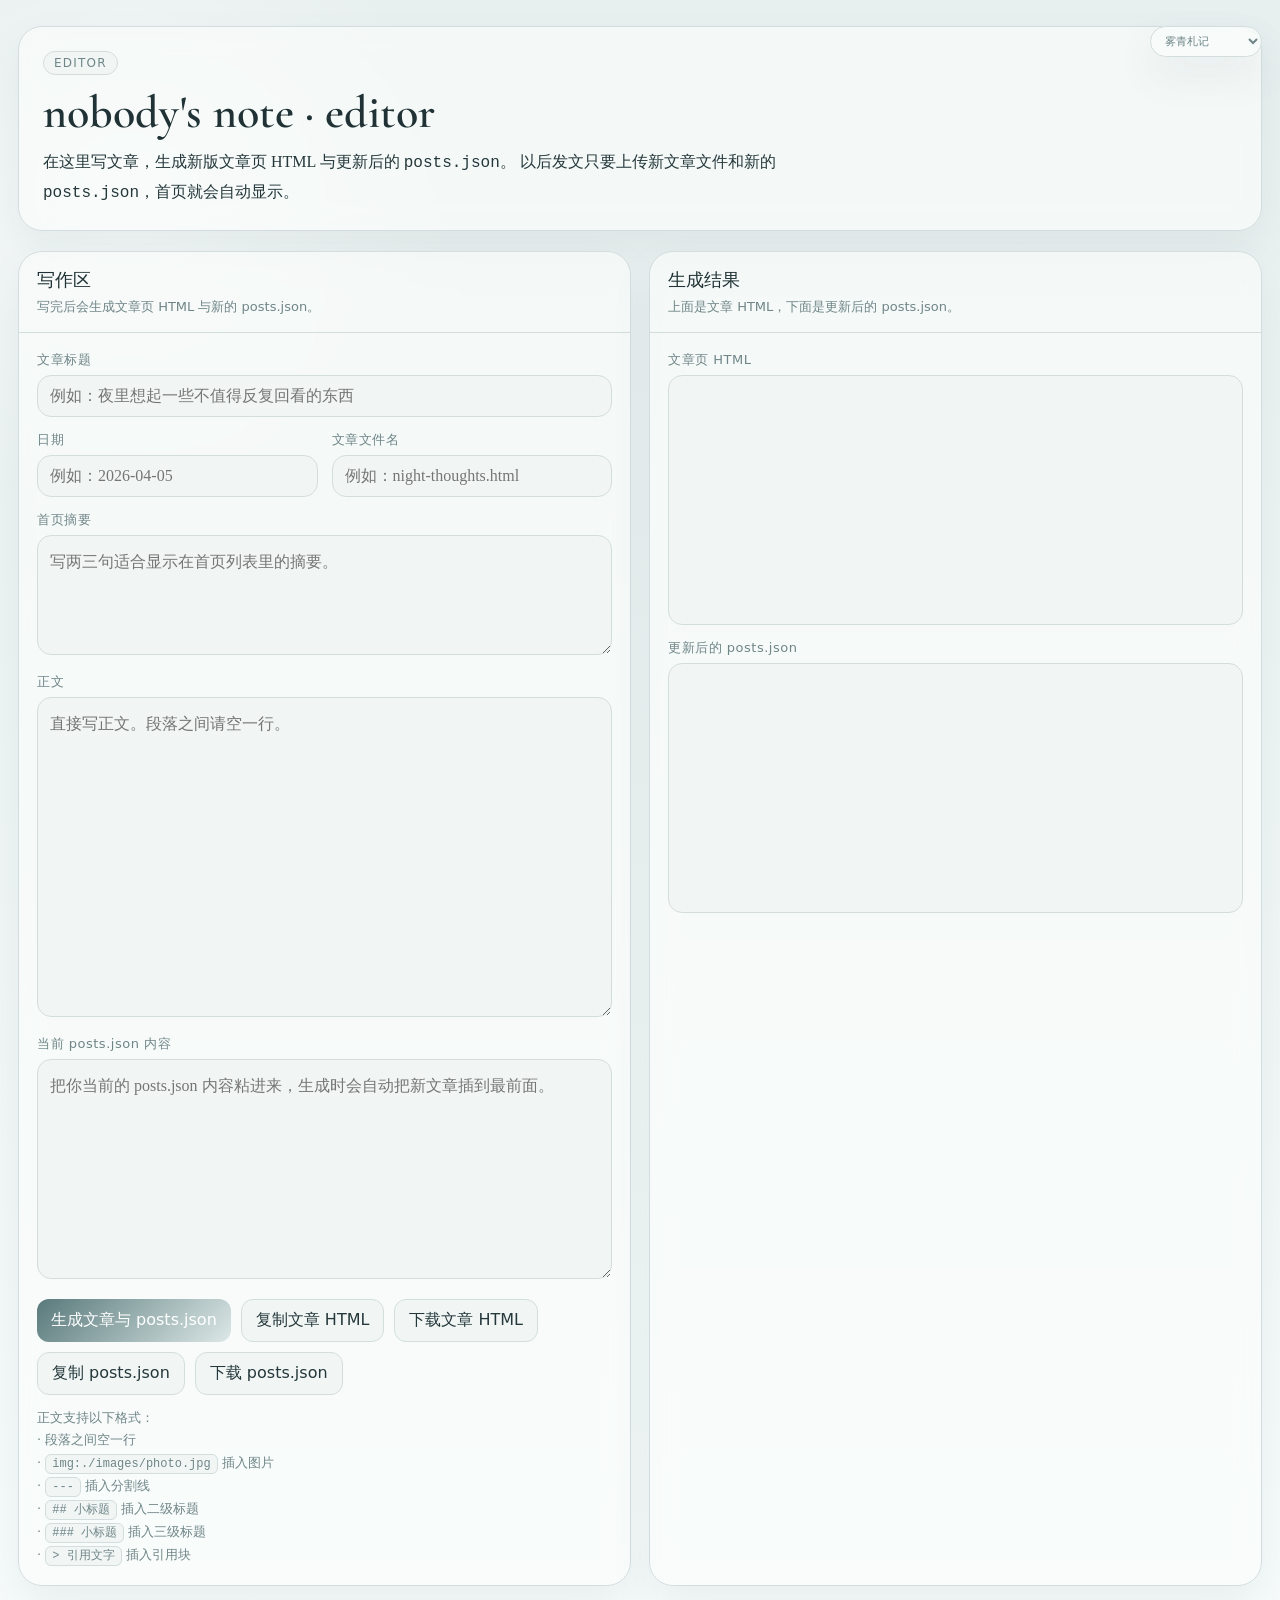
==== commit b427f826: "Update editor.html" ====
--- a/editor.html
+++ b/editor.html
@@ -9,61 +9,268 @@
     @import url('https://fonts.googleapis.com/css2?family=Cormorant+Garamond:wght@400;500;600;700&display=swap');
 
     :root{
-      --bg:#e8efef;--bg2:#f7fbfb;--paper:#fafcfb;--paper-soft:#f1f6f5;
-      --glass:rgba(250,252,251,.68);--line:#d3dddd;--text:#24373a;--muted:#6f8587;
-      --title:#203235;--shadow:0 18px 40px rgba(90,120,120,.09);
-      --accent:#59797b;--accent-soft:#dce8e7;
+      --bg:#e8efef;
+      --bg2:#f7fbfb;
+      --paper:#fafcfb;
+      --paper-soft:#f1f6f5;
+      --glass:rgba(250,252,251,.68);
+      --line:#d3dddd;
+      --text:#24373a;
+      --muted:#6f8587;
+      --title:#203235;
+      --shadow:0 18px 40px rgba(90,120,120,.09);
+      --accent:#59797b;
+      --accent-soft:#dce8e7;
       --ui-font:ui-sans-serif,system-ui,-apple-system,"Segoe UI","PingFang SC","Microsoft YaHei",sans-serif;
     }
-    html[data-theme="moon-paper"]{--bg:#f2f4f5;--bg2:#fafbfb;--paper:#fdfdfd;--paper-soft:#f7f8f9;--glass:rgba(255,255,255,.70);--line:#dfe4e6;--text:#2a3338;--muted:#7a8489;--title:#202a2f;--shadow:0 18px 40px rgba(120,130,135,.08);--accent:#677a83;--accent-soft:#e5eaed}
-    html[data-theme="mist-cyan"]{--bg:#e8efef;--bg2:#f7fbfb;--paper:#fafcfb;--paper-soft:#f1f6f5;--glass:rgba(250,252,251,.68);--line:#d3dddd;--text:#24373a;--muted:#6f8587;--title:#203235;--shadow:0 18px 40px rgba(90,120,120,.09);--accent:#59797b;--accent-soft:#dce8e7}
-    html[data-theme="ink-night"]{--bg:#1d2530;--bg2:#2a3440;--paper:#28313d;--paper-soft:#313b48;--glass:rgba(40,49,61,.78);--line:#44515e;--text:#dce5ea;--muted:#96a7b2;--title:#edf3f6;--shadow:0 18px 40px rgba(7,13,18,.32);--accent:#9db7c3;--accent-soft:#34404c}
-    html[data-theme="parchment"]{--bg:#f5ecda;--bg2:#faf5ea;--paper:#fffaf0;--paper-soft:#f6efe0;--glass:rgba(255,250,240,.78);--line:#e0d3b8;--text:#4a3c2a;--muted:#8a7558;--title:#3e3020;--shadow:0 18px 40px rgba(148,124,88,.10);--accent:#8a6d4e;--accent-soft:#f1e4cf}
-    html[data-theme="violet-mist"]{--bg:#efeaf7;--bg2:#faf8fd;--paper:#fbf9ff;--paper-soft:#f4effb;--glass:rgba(251,249,255,.64);--line:#ddd3ec;--text:#342d45;--muted:#7e7594;--title:#2d2540;--shadow:0 18px 40px rgba(112,94,145,.12);--accent:#7b6a99;--accent-soft:#ebe3f8}
-    html[data-theme="glass-candle"]{--bg:#2a2118;--bg2:#352a1f;--paper:#3a2f24;--paper-soft:#443628;--glass:rgba(58,47,36,.80);--line:#5c4a38;--text:#f0e4d4;--muted:#bba88e;--title:#ffecd0;--shadow:0 18px 40px rgba(20,14,8,.36);--accent:#e6a24b;--accent-soft:#4a3825}
-    html[data-theme="glass-rain"]{--bg:#2c3440;--bg2:#353e4c;--paper:#313a48;--paper-soft:#3a4452;--glass:rgba(49,58,72,.80);--line:#4e5a6a;--text:#d8e2ea;--muted:#94a4b2;--title:#e8f0f6;--shadow:0 18px 40px rgba(12,18,26,.34);--accent:#7899aa;--accent-soft:#3a4654}
-    html[data-theme="glass-bamboo"]{--bg:#e6ece6;--bg2:#f4f8f4;--paper:#f7faf6;--paper-soft:#edf2ec;--glass:rgba(247,250,246,.70);--line:#cfd9cf;--text:#243028;--muted:#6a7e6e;--title:#1e3024;--shadow:0 18px 40px rgba(68,96,76,.10);--accent:#4a7a56;--accent-soft:#d6e5d8}
+
+    html[data-theme="moon-paper"]{
+      --bg:#f2f4f5;--bg2:#fafbfb;--paper:#fdfdfd;--paper-soft:#f7f8f9;--glass:rgba(255,255,255,.72);--line:#dfe4e6;--text:#2a3338;--muted:#7a8489;--title:#202a2f;--shadow:0 18px 40px rgba(120,130,135,.08);--accent:#677a83;--accent-soft:#e5eaed;
+    }
+
+    html[data-theme="mist-cyan"]{
+      --bg:#e8efef;--bg2:#f7fbfb;--paper:#fafcfb;--paper-soft:#f1f6f5;--glass:rgba(250,252,251,.68);--line:#d3dddd;--text:#24373a;--muted:#6f8587;--title:#203235;--shadow:0 18px 40px rgba(90,120,120,.09);--accent:#59797b;--accent-soft:#dce8e7;
+    }
+
+    html[data-theme="ink-night"]{
+      --bg:#1d2530;--bg2:#2a3440;--paper:#28313d;--paper-soft:#313b48;--glass:rgba(40,49,61,.78);--line:#44515e;--text:#dce5ea;--muted:#96a7b2;--title:#edf3f6;--shadow:0 18px 40px rgba(7,13,18,.32);--accent:#9db7c3;--accent-soft:#34404c;
+    }
+
+    html[data-theme="parchment"]{
+      --bg:#f5ecda;--bg2:#faf5ea;--paper:#fffaf0;--paper-soft:#f6efe0;--glass:rgba(255,250,240,.78);--line:#e0d3b8;--text:#4a3c2a;--muted:#8a7558;--title:#3e3020;--shadow:0 18px 40px rgba(148,124,88,.10);--accent:#8a6d4e;--accent-soft:#f1e4cf;
+    }
+
+    html[data-theme="violet-mist"]{
+      --bg:#efeaf7;--bg2:#faf8fd;--paper:#fbf9ff;--paper-soft:#f4effb;--glass:rgba(251,249,255,.64);--line:#ddd3ec;--text:#342d45;--muted:#7e7594;--title:#2d2540;--shadow:0 18px 40px rgba(112,94,145,.12);--accent:#7b6a99;--accent-soft:#ebe3f8;
+    }
+
+    html[data-theme="clear-blue"]{
+      --bg:#eaf4ff;--bg2:#f8fcff;--paper:#fbfdff;--paper-soft:#f1f7fc;--glass:rgba(251,253,255,.72);--line:#d7e5f1;--text:#23384a;--muted:#6e879c;--title:#21384f;--shadow:0 18px 40px rgba(104,148,186,.10);--accent:#6da9d8;--accent-soft:#dcecf8;
+    }
+
+    html[data-theme="rose-ash"]{
+      --bg:#f6eef1;--bg2:#fbf8f9;--paper:#fffafb;--paper-soft:#f8eff2;--glass:rgba(255,250,251,.74);--line:#e7d8de;--text:#4a3138;--muted:#8f717a;--title:#412830;--shadow:0 18px 40px rgba(152,108,122,.10);--accent:#b77987;--accent-soft:#f0dfe4;
+    }
 
     *{box-sizing:border-box}
-    html,body{margin:0;padding:0;color:var(--text);background:radial-gradient(circle at 10% 12%,rgba(255,255,255,.55),transparent 18%),linear-gradient(180deg,var(--bg),var(--bg2));font-family:"STFangsong","FangSong","Songti SC","Noto Serif SC","Source Han Serif SC",serif}
-
-    .wrap{max-width:1280px;margin:0 auto;padding:26px 18px 42px}
-
-    .hero{position:relative;margin-bottom:20px}
-    .theme-corner{position:absolute;top:0;right:0;z-index:5}
-    .theme-corner select{min-width:112px;width:auto;padding:7px 10px;font-size:11px;border-radius:999px;border:1px solid var(--line);background:var(--glass);color:var(--muted);outline:none;box-shadow:var(--shadow);font-family:var(--ui-font);backdrop-filter:blur(10px);-webkit-backdrop-filter:blur(10px)}
-
-    .hero-card,.panel{background:var(--glass);border:1px solid var(--line);border-radius:24px;box-shadow:var(--shadow);backdrop-filter:blur(12px);-webkit-backdrop-filter:blur(12px)}
-    .hero-card{padding:24px 24px 22px}
-
-    .eyebrow{display:inline-flex;padding:4px 10px;border-radius:999px;border:1px solid var(--line);background:var(--paper-soft);color:var(--muted);font-size:12px;letter-spacing:.10em;text-transform:uppercase;font-family:var(--ui-font)}
-    .title{margin:14px 0 0;font-family:"Cormorant Garamond",Georgia,serif;font-size:46px;font-weight:600;line-height:1.02;color:var(--title)}
-    .sub{margin:12px 0 0;font-size:16px;line-height:1.8;color:var(--text);max-width:780px}
-
-    .layout{display:grid;grid-template-columns:1fr 1fr;gap:18px}
-    .panel-hd{padding:16px 18px;border-bottom:1px solid var(--line);display:flex;justify-content:space-between;gap:10px;align-items:flex-end;flex-wrap:wrap}
-    .panel-hd h2{margin:0;font-size:18px;font-weight:500;color:var(--title)}
-    .panel-hd p{margin:6px 0 0;color:var(--muted);font-size:13px;font-family:var(--ui-font)}
-    .panel-bd{padding:18px}
-
-    .grid{display:grid;grid-template-columns:1fr 1fr;gap:14px}
+
+    html,body{
+      margin:0;
+      padding:0;
+      color:var(--text);
+      background:radial-gradient(circle at 10% 12%,rgba(255,255,255,.55),transparent 18%),linear-gradient(180deg,var(--bg),var(--bg2));
+      font-family:"STFangsong","FangSong","Songti SC","Noto Serif SC","Source Han Serif SC",serif;
+    }
+
+    .wrap{
+      max-width:1280px;
+      margin:0 auto;
+      padding:26px 18px 42px;
+    }
+
+    .hero{
+      position:relative;
+      margin-bottom:20px;
+    }
+
+    .theme-corner{
+      position:absolute;
+      top:0;
+      right:0;
+      z-index:5;
+    }
+
+    .theme-corner select{
+      min-width:112px;
+      width:auto;
+      padding:7px 10px;
+      font-size:11px;
+      border-radius:999px;
+      border:1px solid var(--line);
+      background:var(--glass);
+      color:var(--muted);
+      outline:none;
+      box-shadow:var(--shadow);
+      font-family:var(--ui-font);
+      backdrop-filter:blur(10px);
+      -webkit-backdrop-filter:blur(10px);
+    }
+
+    .hero-card,.panel{
+      background:var(--glass);
+      border:1px solid var(--line);
+      border-radius:24px;
+      box-shadow:var(--shadow);
+      backdrop-filter:blur(12px);
+      -webkit-backdrop-filter:blur(12px);
+    }
+
+    .hero-card{
+      padding:24px 24px 22px;
+    }
+
+    .eyebrow{
+      display:inline-flex;
+      padding:4px 10px;
+      border-radius:999px;
+      border:1px solid var(--line);
+      background:var(--paper-soft);
+      color:var(--muted);
+      font-size:12px;
+      letter-spacing:.10em;
+      text-transform:uppercase;
+      font-family:var(--ui-font);
+    }
+
+    .title{
+      margin:14px 0 0;
+      font-family:"Cormorant Garamond",Georgia,serif;
+      font-size:46px;
+      font-weight:600;
+      line-height:1.02;
+      color:var(--title);
+    }
+
+    .sub{
+      margin:12px 0 0;
+      font-size:16px;
+      line-height:1.8;
+      color:var(--text);
+      max-width:780px;
+    }
+
+    .layout{
+      display:grid;
+      grid-template-columns:1fr 1fr;
+      gap:18px;
+    }
+
+    .panel-hd{
+      padding:16px 18px;
+      border-bottom:1px solid var(--line);
+      display:flex;
+      justify-content:space-between;
+      gap:10px;
+      align-items:flex-end;
+      flex-wrap:wrap;
+    }
+
+    .panel-hd h2{
+      margin:0;
+      font-size:18px;
+      font-weight:500;
+      color:var(--title);
+    }
+
+    .panel-hd p{
+      margin:6px 0 0;
+      color:var(--muted);
+      font-size:13px;
+      font-family:var(--ui-font);
+    }
+
+    .panel-bd{
+      padding:18px;
+    }
+
+    .grid{
+      display:grid;
+      grid-template-columns:1fr 1fr;
+      gap:14px;
+    }
+
     .full{grid-column:1/-1}
 
-    label{display:block;margin-bottom:6px;color:var(--muted);font-size:13px;font-family:var(--ui-font);letter-spacing:.04em}
-    input,textarea{width:100%;border:1px solid var(--line);background:var(--paper-soft);color:var(--text);border-radius:14px;padding:11px 12px;font:inherit;outline:none}
-    textarea{resize:vertical;min-height:120px;line-height:1.85}
-
-    .actions{display:flex;gap:10px;flex-wrap:wrap;margin-top:16px}
-    button{cursor:pointer;border:none;border-radius:12px;padding:10px 14px;color:#fff;background:linear-gradient(135deg,var(--accent),var(--accent-soft));font:inherit;font-family:var(--ui-font)}
-    button.secondary{background:var(--paper-soft);color:var(--text);border:1px solid var(--line)}
-
-    .hint{margin-top:12px;color:var(--muted);font-size:13px;line-height:1.75;font-family:var(--ui-font)}
-    .hint code{background:var(--paper-soft);border:1px solid var(--line);border-radius:6px;padding:2px 6px;font-size:12px}
-
-    pre{margin:0;white-space:pre-wrap;word-break:break-word;background:var(--paper-soft);border:1px solid var(--line);border-radius:14px;padding:14px;font-size:13px;line-height:1.75;overflow:auto;min-height:250px;font-family:ui-monospace,SFMono-Regular,Menlo,Consolas,monospace}
-
-    @media (max-width:980px){.layout{grid-template-columns:1fr}}
-    @media (max-width:720px){.wrap{padding:22px 14px 34px}.grid{grid-template-columns:1fr}.title{font-size:36px}}
+    label{
+      display:block;
+      margin-bottom:6px;
+      color:var(--muted);
+      font-size:13px;
+      font-family:var(--ui-font);
+      letter-spacing:.04em;
+    }
+
+    input,textarea{
+      width:100%;
+      border:1px solid var(--line);
+      background:var(--paper-soft);
+      color:var(--text);
+      border-radius:14px;
+      padding:11px 12px;
+      font:inherit;
+      outline:none;
+    }
+
+    textarea{
+      resize:vertical;
+      min-height:120px;
+      line-height:1.85;
+    }
+
+    .actions{
+      display:flex;
+      gap:10px;
+      flex-wrap:wrap;
+      margin-top:16px;
+    }
+
+    button{
+      cursor:pointer;
+      border:none;
+      border-radius:12px;
+      padding:10px 14px;
+      color:#fff;
+      background:linear-gradient(135deg,var(--accent),var(--accent-soft));
+      font:inherit;
+      font-family:var(--ui-font);
+    }
+
+    button.secondary{
+      background:var(--paper-soft);
+      color:var(--text);
+      border:1px solid var(--line);
+    }
+
+    .hint{
+      margin-top:12px;
+      color:var(--muted);
+      font-size:13px;
+      line-height:1.75;
+      font-family:var(--ui-font);
+    }
+
+    .hint code{
+      background:var(--paper-soft);
+      border:1px solid var(--line);
+      border-radius:6px;
+      padding:2px 6px;
+      font-size:12px;
+    }
+
+    pre{
+      margin:0;
+      white-space:pre-wrap;
+      word-break:break-word;
+      background:var(--paper-soft);
+      border:1px solid var(--line);
+      border-radius:14px;
+      padding:14px;
+      font-size:13px;
+      line-height:1.75;
+      overflow:auto;
+      min-height:250px;
+      font-family:ui-monospace,SFMono-Regular,Menlo,Consolas,monospace;
+    }
+
+    @media (max-width:980px){
+      .layout{grid-template-columns:1fr}
+    }
+
+    @media (max-width:720px){
+      .wrap{padding:22px 14px 34px}
+      .grid{grid-template-columns:1fr}
+      .title{font-size:36px}
+    }
   </style>
 </head>
 <body>
@@ -74,11 +281,10 @@
           <option value="moon-paper">月白纸页</option>
           <option value="mist-cyan">雾青札记</option>
           <option value="ink-night">墨蓝夜读</option>
-          <option value="parchment">羊皮卷</option>
+          <option value="parchment">羊皮旧卷</option>
           <option value="violet-mist">鸢紫薄雾</option>
-          <option value="glass-candle">烛照</option>
-          <option value="glass-rain">听雨</option>
-          <option value="glass-bamboo">竹露</option>
+          <option value="clear-blue">晴川映水</option>
+          <option value="rose-ash">绛雪残笺</option>
         </select>
       </div>
 
@@ -98,7 +304,8 @@
           <div>
             <h2>写作区</h2>
             <p>写完后会生成文章页 HTML 与新的 posts.json。</p>
-          </div></div>
+          </div>
+        </div>
 
         <div class="panel-bd">
           <div class="grid">
@@ -134,7 +341,7 @@
           </div>
 
           <div class="actions">
-            <button id="generateBtn">生成文章与posts.json</button>
+            <button id="generateBtn">生成文章与 posts.json</button>
             <button class="secondary" id="copyArticleBtn">复制文章 HTML</button>
             <button class="secondary" id="downloadArticleBtn">下载文章 HTML</button>
             <button class="secondary" id="copyPostsBtn">复制 posts.json</button>
@@ -144,7 +351,7 @@
           <div class="hint">
             正文支持以下格式：<br>
             · 段落之间空一行<br>
-            ·<code>img:./images/photo.jpg</code> 插入图片<br>
+            · <code>img:./images/photo.jpg</code> 插入图片<br>
             · <code>---</code> 插入分割线<br>
             · <code>## 小标题</code> 插入二级标题<br>
             · <code>### 小标题</code> 插入三级标题<br>
@@ -187,15 +394,22 @@
 
     function initTheme() {
       const saved = localStorage.getItem(STORAGE_KEY) || "mist-cyan";
-      applyTheme(saved);$("themeSelect").addEventListener("change", () => applyTheme($("themeSelect").value));
+      applyTheme(saved);
+      $("themeSelect").addEventListener("change", () => applyTheme($("themeSelect").value));
     }
 
     function escapeHtml(str = "") {
-      return str.replaceAll("&", "&amp;").replaceAll("<", "&lt;").replaceAll(">", "&gt;");
+      return str
+        .replaceAll("&", "&amp;")
+        .replaceAll("<", "&lt;")
+        .replaceAll(">", "&gt;");
     }
 
     function splitParagraphs(text) {
-      return String(text).split(/\n\s*\n/g).map(s => s.trim()).filter(Boolean);
+      return String(text)
+        .split(/\n\s*\n/g)
+        .map(s => s.trim())
+        .filter(Boolean);
     }
 
     function safeJsonParse(text, fallback = null) {
@@ -353,17 +567,30 @@
       const bodyParagraphs = splitParagraphs(body);
       const articleHtml = buildArticleHtml({ title, date, theme, bodyParagraphs });
 
-      const newItem = { title, date, excerpt, file: fileName };
-      const nextPosts = [newItem, ...currentPosts.filter(item => item.file !== fileName)];
+      const newItem = {
+        title,
+        date,
+        excerpt,
+        file: fileName
+      };
+
+      const nextPosts = [
+        newItem,
+        ...currentPosts.filter(item => item.file !== fileName)
+      ];
 
       $("articleOutput").textContent = articleHtml;
-      $("postsOutput").textContent = JSON.stringify(nextPosts, null, 2);}
+      $("postsOutput").textContent = JSON.stringify(nextPosts, null, 2);
+    }
 
     $("generateBtn").addEventListener("click", generate);
 
     $("copyArticleBtn").addEventListener("click", async () => {
       const text = $("articleOutput").textContent.trim();
-      if (!text) { alert("请先生成文章 HTML。"); return; }
+      if (!text) {
+        alert("请先生成文章 HTML。");
+        return;
+      }
       await copyText(text);
       alert("文章 HTML 已复制。");
     });
@@ -371,21 +598,35 @@
     $("downloadArticleBtn").addEventListener("click", () => {
       const text = $("articleOutput").textContent.trim();
       const fn = $("fileName").value.trim();
-      if (!text) { alert("请先生成文章 HTML。"); return; }
-      if (!fn) { alert("请先填写文章文件名。"); return; }
+
+      if (!text) {
+        alert("请先生成文章 HTML。");
+        return;
+      }
+      if (!fn) {
+        alert("请先填写文章文件名。");
+        return;
+      }
+
       download(fn, text, "text/html;charset=utf-8");
     });
 
     $("copyPostsBtn").addEventListener("click", async () => {
       const text = $("postsOutput").textContent.trim();
-      if (!text) { alert("请先生成posts.json。"); return; }
+      if (!text) {
+        alert("请先生成 posts.json。");
+        return;
+      }
       await copyText(text);
       alert("posts.json 已复制。");
     });
 
     $("downloadPostsBtn").addEventListener("click", () => {
       const text = $("postsOutput").textContent.trim();
-      if (!text) { alert("请先生成 posts.json。"); return; }
+      if (!text) {
+        alert("请先生成 posts.json。");
+        return;
+      }
       download("posts.json", text, "application/json;charset=utf-8");
     });
 
--- a/style.css
+++ b/style.css
@@ -19,47 +19,155 @@
   --ui-font:ui-sans-serif,system-ui,-apple-system,"Segoe UI","PingFang SC","Microsoft YaHei",sans-serif;
 }
 
+/* 月白纸页：冷白纸本 */
 html[data-theme="moon-paper"]{
-  --bg:#f2f4f5;--bg2:#fafbfb;--paper:#fdfdfd;--paper-soft:#f7f8f9;--glass:rgba(255,255,255,.70);--line:#dfe4e6;--hair:#e9edef;--text:#2a3338;--muted:#7a8489;--title:#202a2f;--link:#5a6d76;--link-hover:#35474f;--shadow:0 18px 40px rgba(120,130,135,.08);--accent:#677a83;--accent-soft:#e5eaed;
-}
-
+  --bg:#f2f4f5;
+  --bg2:#fafbfb;
+  --paper:#fdfdfd;
+  --paper-soft:#f7f8f9;
+  --glass:rgba(255,255,255,.72);
+  --line:#dfe4e6;
+  --hair:#e9edef;
+  --text:#2a3338;
+  --muted:#7a8489;
+  --title:#202a2f;
+  --link:#5a6d76;
+  --link-hover:#35474f;
+  --shadow:0 18px 40px rgba(120,130,135,.08);
+  --accent:#677a83;
+  --accent-soft:#e5eaed;
+}
+
+/* 雾青札记：青灰冷调 */
 html[data-theme="mist-cyan"]{
-  --bg:#e8efef;--bg2:#f7fbfb;--paper:#fafcfb;--paper-soft:#f1f6f5;--glass:rgba(250,252,251,.68);--line:#d3dddd;--hair:#e3ebea;--text:#24373a;--muted:#6f8587;--title:#203235;--link:#4e6e73;--link-hover:#2d4f54;--shadow:0 18px 40px rgba(90,120,120,.09);--accent:#59797b;--accent-soft:#dce8e7;
-}
-
+  --bg:#e8efef;
+  --bg2:#f7fbfb;
+  --paper:#fafcfb;
+  --paper-soft:#f1f6f5;
+  --glass:rgba(250,252,251,.68);
+  --line:#d3dddd;
+  --hair:#e3ebea;
+  --text:#24373a;
+  --muted:#6f8587;
+  --title:#203235;
+  --link:#4e6e73;
+  --link-hover:#2d4f54;
+  --shadow:0 18px 40px rgba(90,120,120,.09);
+  --accent:#59797b;
+  --accent-soft:#dce8e7;
+}
+
+/* 墨蓝夜读：深蓝夜色 */
 html[data-theme="ink-night"]{
-  --bg:#1d2530;--bg2:#2a3440;--paper:#28313d;--paper-soft:#313b48;--glass:rgba(40,49,61,.78);--line:#44515e;--hair:#394452;--text:#dce5ea;--muted:#96a7b2;--title:#edf3f6;--link:#adc5d1;--link-hover:#d9ebf2;--shadow:0 18px 40px rgba(7,13,18,.32);--accent:#9db7c3;--accent-soft:#34404c;
-}
-
+  --bg:#1d2530;
+  --bg2:#2a3440;
+  --paper:#28313d;
+  --paper-soft:#313b48;
+  --glass:rgba(40,49,61,.78);
+  --line:#44515e;
+  --hair:#394452;
+  --text:#dce5ea;
+  --muted:#96a7b2;
+  --title:#edf3f6;
+  --link:#adc5d1;
+  --link-hover:#d9ebf2;
+  --shadow:0 18px 40px rgba(7,13,18,.32);
+  --accent:#9db7c3;
+  --accent-soft:#34404c;
+}
+
+/* 羊皮旧卷：暖米旧纸 */
 html[data-theme="parchment"]{
-  --bg:#f5ecda;--bg2:#faf5ea;--paper:#fffaf0;--paper-soft:#f6efe0;--glass:rgba(255,250,240,.78);--line:#e0d3b8;--hair:#efe5d4;--text:#4a3c2a;--muted:#8a7558;--title:#3e3020;--link:#7c6145;--link-hover:#5d452e;--shadow:0 18px 40px rgba(148,124,88,.10);--accent:#8a6d4e;--accent-soft:#f1e4cf;
-}
-
+  --bg:#f5ecda;
+  --bg2:#faf5ea;
+  --paper:#fffaf0;
+  --paper-soft:#f6efe0;
+  --glass:rgba(255,250,240,.78);
+  --line:#e0d3b8;
+  --hair:#efe5d4;
+  --text:#4a3c2a;
+  --muted:#8a7558;
+  --title:#3e3020;
+  --link:#7c6145;
+  --link-hover:#5d452e;
+  --shadow:0 18px 40px rgba(148,124,88,.10);
+  --accent:#8a6d4e;
+  --accent-soft:#f1e4cf;
+}
+
+/* 鸢紫薄雾：半透明紫雾 */
 html[data-theme="violet-mist"]{
-  --bg:#efeaf7;--bg2:#faf8fd;--paper:#fbf9ff;--paper-soft:#f4effb;--glass:rgba(251,249,255,.58);--line:#ddd3ec;--hair:#ece5f6;--text:#342d45;--muted:#7e7594;--title:#2d2540;--link:#6a5f86;--link-hover:#463c61;--shadow:0 18px 40px rgba(112,94,145,.12);--accent:#7b6a99;--accent-soft:#ebe3f8;
-}
-
-html[data-theme="glass-candle"]{
-  --bg:#2a2118;--bg2:#352a1f;--paper:#3a2f24;--paper-soft:#443628;--glass:rgba(58,47,36,.80);--line:#5c4a38;--hair:#4d3e2e;--text:#f0e4d4;--muted:#bba88e;--title:#ffecd0;--link:#e8c38a;--link-hover:#ffd9a2;--shadow:0 18px 40px rgba(20,14,8,.36);--accent:#e6a24b;--accent-soft:#4a3825;
-}
-
-html[data-theme="glass-rain"]{
-  --bg:#2c3440;--bg2:#353e4c;--paper:#313a48;--paper-soft:#3a4452;--glass:rgba(49,58,72,.80);--line:#4e5a6a;--hair:#424d5c;--text:#d8e2ea;--muted:#94a4b2;--title:#e8f0f6;--link:#a2bece;--link-hover:#c8dde8;--shadow:0 18px 40px rgba(12,18,26,.34);--accent:#7899aa;--accent-soft:#3a4654;
-}
-
-html[data-theme="glass-bamboo"]{
-  --bg:#e6ece6;--bg2:#f4f8f4;--paper:#f7faf6;--paper-soft:#edf2ec;--glass:rgba(247,250,246,.70);--line:#cfd9cf;--hair:#dde5dc;--text:#243028;--muted:#6a7e6e;--title:#1e3024;--link:#4a6a50;--link-hover:#2e4e34;--shadow:0 18px 40px rgba(68,96,76,.10);--accent:#4a7a56;--accent-soft:#d6e5d8;
+  --bg:#efeaf7;
+  --bg2:#faf8fd;
+  --paper:#fbf9ff;
+  --paper-soft:#f4effb;
+  --glass:rgba(251,249,255,.64);
+  --line:#ddd3ec;
+  --hair:#ece5f6;
+  --text:#342d45;
+  --muted:#7e7594;
+  --title:#2d2540;
+  --link:#6a5f86;
+  --link-hover:#463c61;
+  --shadow:0 18px 40px rgba(112,94,145,.12);
+  --accent:#7b6a99;
+  --accent-soft:#ebe3f8;
+}
+
+/* 晴川映水：真正的浅蓝系 */
+html[data-theme="clear-blue"]{
+  --bg:#eaf4ff;
+  --bg2:#f8fcff;
+  --paper:#fbfdff;
+  --paper-soft:#f1f7fc;
+  --glass:rgba(251,253,255,.72);
+  --line:#d7e5f1;
+  --hair:#e7f0f7;
+  --text:#23384a;
+  --muted:#6e879c;
+  --title:#21384f;
+  --link:#4f7594;
+  --link-hover:#2f5471;
+  --shadow:0 18px 40px rgba(104,148,186,.10);
+  --accent:#6da9d8;
+  --accent-soft:#dcecf8;
+}
+
+/* 绛雪残笺：冷玫灰红 */
+html[data-theme="rose-ash"]{
+  --bg:#f6eef1;
+  --bg2:#fbf8f9;
+  --paper:#fffafb;
+  --paper-soft:#f8eff2;
+  --glass:rgba(255,250,251,.74);
+  --line:#e7d8de;
+  --hair:#f0e5e8;
+  --text:#4a3138;
+  --muted:#8f717a;
+  --title:#412830;
+  --link:#8a5a66;
+  --link-hover:#623841;
+  --shadow:0 18px 40px rgba(152,108,122,.10);
+  --accent:#b77987;
+  --accent-soft:#f0dfe4;
 }
 
 *{box-sizing:border-box}
 
 html,body{
-  margin:0;padding:0;
+  margin:0;
+  padding:0;
   color:var(--text);
   background:
-    radial-gradient(circle at 10% 12%,rgba(255,255,255,.55),transparent18%),
-    linear-gradient(180deg,var(--bg),var(--bg2));
-  font-family:"STFangsong","FangSong","Songti SC","Noto Serif SC","Source Han Serif SC",serif;
+    radial-gradient(circle at 10% 12%, rgba(255,255,255,.55), transparent 18%),
+    linear-gradient(180deg, var(--bg), var(--bg2));
+  font-family:
+    "STFangsong",
+    "FangSong",
+    "Songti SC",
+    "Noto Serif SC",
+    "Source Han Serif SC",
+    serif;
 }
 
 body{
@@ -74,10 +182,20 @@
   to{opacity:1}
 }
 
-a{color:var(--link);text-decoration:none;transition:.18s ease}
-a:hover{color:var(--link-hover)}
-
-.site-wrap{max-width:1080px;margin:0 auto;padding:34px 18px 54px}
+a{
+  color:var(--link);
+  text-decoration:none;
+  transition:.18s ease;
+}
+a:hover{
+  color:var(--link-hover);
+}
+
+.site-wrap{
+  max-width:1080px;
+  margin:0 auto;
+  padding:34px 18px 54px;
+}
 
 .panel-surface{
   background:var(--glass);
@@ -88,264 +206,892 @@
   -webkit-backdrop-filter:blur(12px);
 }
 
-.site-subtitle,.eyebrow-tag,.eyebrow-text,.section-kicker,.section-desc,.latest-kicker,.latest-date,.meta-pill,.widget-kicker,.post-meta,.read-link,.back-link,.article-stamp,.article-date,.theme-corner select,.ghost-btn,.site-footer p,.track-sub,.player-status,.quote-refresh{
+.site-subtitle,
+.eyebrow-tag,
+.eyebrow-text,
+.section-kicker,
+.section-desc,
+.latest-kicker,
+.latest-date,
+.meta-pill,
+.widget-kicker,
+.post-meta,
+.read-link,
+.back-link,
+.article-stamp,
+.article-date,
+.theme-corner select,
+.ghost-btn,
+.site-footer p,
+.track-sub,
+.player-status,
+.quote-refresh{
   font-family:var(--ui-font);
 }
 
-.section-title,.latest-title,.post-title,.widget-title,.track-name{
+.section-title,
+.latest-title,
+.post-title,
+.widget-title,
+.track-name{
   font-family:"Songti SC","STSong","Noto Serif SC","Source Han Serif SC",serif;
 }
 
-.home-header{position:relative;margin-bottom:30px}
-
-.theme-corner{position:absolute;top:4px;right:4px;z-index:10}
+.home-header{
+  position:relative;
+  margin-bottom:30px;
+}
+
+.theme-corner{
+  position:absolute;
+  top:4px;
+  right:4px;
+  z-index:10;
+}
+
 .theme-corner select{
-  width:auto;min-width:108px;padding:7px 10px;font-size:11px;
-  color:var(--muted);border:1px solid var(--line);background:var(--glass);
-  border-radius:999px;box-shadow:var(--shadow);outline:none;opacity:.96;
-  backdrop-filter:blur(10px);-webkit-backdrop-filter:blur(10px);
+  width:auto;
+  min-width:108px;
+  padding:7px 10px;
+  font-size:11px;
+  color:var(--muted);
+  border:1px solid var(--line);
+  background:var(--glass);
+  border-radius:999px;
+  box-shadow:var(--shadow);
+  outline:none;
+  opacity:.96;
+  backdrop-filter:blur(10px);
+  -webkit-backdrop-filter:blur(10px);
   font-family:var(--ui-font);
 }
 
-.home-top{display:grid;grid-template-columns:1.2fr .8fr;gap:18px;align-items:stretch}
-
-.hero-left{padding:24px 24px 22px;display:flex;flex-direction:column;gap:16px}
-.hero-right{display:grid;grid-template-rows:1fr 1fr;gap:18px}
-
-.eyebrow-row{display:flex;align-items:center;gap:10px;flex-wrap:wrap}
+.home-top{
+  display:grid;
+  grid-template-columns:1.2fr .8fr;
+  gap:18px;
+  align-items:stretch;
+}
+
+.hero-left{
+  padding:24px 24px 22px;
+  display:flex;
+  flex-direction:column;
+  gap:16px;
+}
+
+.hero-right{
+  display:grid;
+  grid-template-rows:1fr 1fr;
+  gap:18px;
+}
+
+.eyebrow-row{
+  display:flex;
+  align-items:center;
+  gap:10px;
+  flex-wrap:wrap;
+}
+
 .eyebrow-tag{
-  display:inline-flex;padding:4px 10px;border-radius:999px;
-  border:1px solid var(--line);background:var(--paper-soft);
-  color:var(--muted);font-size:12px;letter-spacing:.10em;text-transform:uppercase;
-}
-.eyebrow-text{color:var(--muted);font-size:12px;letter-spacing:.10em;text-transform:uppercase}
+  display:inline-flex;
+  padding:4px 10px;
+  border-radius:999px;
+  border:1px solid var(--line);
+  background:var(--paper-soft);
+  color:var(--muted);
+  font-size:12px;
+  letter-spacing:.10em;
+  text-transform:uppercase;
+}
+
+.eyebrow-text{
+  color:var(--muted);
+  font-size:12px;
+  letter-spacing:.10em;
+  text-transform:uppercase;
+}
 
 .site-title{
-  margin:0;font-family:"Cormorant Garamond",Georgia,serif;
-  font-size:60px;font-weight:600;line-height:1;letter-spacing:.02em;color:var(--title);
-}
-.site-subtitle{margin:0;color:var(--muted);font-size:15px;letter-spacing:.06em}
+  margin:0;
+  font-family:"Cormorant Garamond",Georgia,serif;
+  font-size:60px;
+  font-weight:600;
+  line-height:1;
+  letter-spacing:.02em;
+  color:var(--title);
+}
+
+.site-subtitle{
+  margin:0;
+  color:var(--muted);
+  font-size:15px;
+  letter-spacing:.06em;
+}
 
 .hero-quote{
-  position:relative;margin:10px 0 0;padding:18px 20px 16px;
-  border-left:3px solid var(--accent);background:var(--paper-soft);
-  border-radius:16px;font-size:16px;color:var(--title);
+  position:relative;
+  margin:10px 0 0;
+  padding:18px 20px 16px;
+  border-left:3px solid var(--accent);
+  background:var(--paper-soft);
+  border-radius:16px;
+  font-size:16px;
+  color:var(--title);
   box-shadow:inset 0 1px 0 rgba(255,255,255,.35),var(--shadow);
 }
-.quote-row{display:flex;justify-content:space-between;align-items:flex-start;gap:12px}
-.quote-text{flex:1;line-height:1.85}
+
+.quote-row{
+  display:flex;
+  justify-content:space-between;
+  align-items:flex-start;
+  gap:12px;
+}
+
+.quote-text{
+  flex:1;
+  line-height:1.85;
+}
+
 .quote-refresh{
-  flex-shrink:0;cursor:pointer;border:1px solid var(--line);background:var(--paper);
-  color:var(--muted);border-radius:999px;width:34px;height:34px;
-  display:grid;place-items:center;font-size:15px;padding:0;box-shadow:none;transition:.18s ease;
-}
-.quote-refresh:hover{transform:rotate(90deg)}
-
-html[data-theme="violet-mist"] .hero-quote{border-left-color:#9b80c4;background:rgba(180,160,220,.12)}
-html[data-theme="ink-night"] .hero-quote{border-left-color:#7899aa;background:rgba(70,90,105,.28)}
-html[data-theme="parchment"] .hero-quote{border-left-color:#b89668;background:rgba(200,175,130,.12)}
-html[data-theme="glass-candle"] .hero-quote{border-left-color:#e6a24b;background:rgba(180,130,60,.16)}
-html[data-theme="glass-rain"] .hero-quote{border-left-color:#7899aa;background:rgba(80,110,130,.22)}
-html[data-theme="glass-bamboo"] .hero-quote{border-left-color:#4a7a56;background:rgba(74,122,86,.10)}
+  flex-shrink:0;
+  cursor:pointer;
+  border:1px solid var(--line);
+  background:var(--paper);
+  color:var(--muted);
+  border-radius:999px;
+  width:34px;
+  height:34px;
+  display:grid;
+  place-items:center;
+  font-size:15px;
+  padding:0;
+  box-shadow:none;
+  transition:.18s ease;
+}
+
+.quote-refresh:hover{
+  transform:rotate(90deg);
+}
 
 .latest-card{
-  padding:18px 18px 16px;border:1px solid var(--line);border-radius:18px;
-  background:var(--paper);box-shadow:inset 0 1px 0 rgba(255,255,255,.42);
-}
-.latest-kicker{color:var(--muted);font-size:12px;letter-spacing:.12em;text-transform:uppercase;margin-bottom:8px}
-.latest-title{margin:0;font-size:24px;line-height:1.35;font-weight:500;color:var(--title)}
+  padding:18px 18px 16px;
+  border:1px solid var(--line);
+  border-radius:18px;
+  background:var(--paper);
+  box-shadow:inset 0 1px 0 rgba(255,255,255,.42);
+}
+
+.latest-kicker{
+  color:var(--muted);
+  font-size:12px;
+  letter-spacing:.12em;
+  text-transform:uppercase;
+  margin-bottom:8px;
+}
+
+.latest-title{
+  margin:0;
+  font-size:24px;
+  line-height:1.35;
+  font-weight:500;
+  color:var(--title);
+}
+
 .latest-title a{color:inherit}
-.latest-date{margin:10px 0 0;color:var(--muted);font-size:12px;letter-spacing:.10em;text-transform:uppercase}
-.latest-excerpt{margin:12px 0 0;font-size:15px}
-.latest-link{display:inline-block;margin-top:12px;font-size:14px}
-
-.meta-strip{display:flex;gap:10px;flex-wrap:wrap}
+
+.latest-date{
+  margin:10px 0 0;
+  color:var(--muted);
+  font-size:12px;
+  letter-spacing:.10em;
+  text-transform:uppercase;
+}
+
+.latest-excerpt{
+  margin:12px 0 0;
+  font-size:15px;
+}
+
+.latest-link{
+  display:inline-block;
+  margin-top:12px;
+  font-size:14px;
+}
+
+.meta-strip{
+  display:flex;
+  gap:10px;
+  flex-wrap:wrap;
+}
+
 .meta-pill{
-  display:inline-flex;padding:8px 12px;border-radius:999px;
-  border:1px solid var(--line);background:var(--paper-soft);
-  color:var(--muted);font-size:12px;letter-spacing:.04em;
-}
-
-.widget-card{padding:18px;display:flex;flex-direction:column;justify-content:space-between}
-.widget-kicker{color:var(--muted);font-size:12px;letter-spacing:.12em;text-transform:uppercase;margin-bottom:8px}
-.widget-title{margin:0;font-size:22px;font-weight:500;color:var(--title)}
-.widget-text{margin:12px 0 0;font-size:15px}
-
-.player-head{display:flex;justify-content:space-between;align-items:flex-start;gap:10px}
-.player-status{margin:8px 0 0;color:var(--muted);font-size:13px;line-height:1.6;font-family:var(--ui-font)}
-
-.disc-wrap{display:flex;justify-content:center;margin-top:14px}
+  display:inline-flex;
+  padding:8px 12px;
+  border-radius:999px;
+  border:1px solid var(--line);
+  background:var(--paper-soft);
+  color:var(--muted);
+  font-size:12px;
+  letter-spacing:.04em;
+}
+
+.widget-card{
+  padding:18px;
+  display:flex;
+  flex-direction:column;
+  justify-content:space-between;
+}
+
+.widget-kicker{
+  color:var(--muted);
+  font-size:12px;
+  letter-spacing:.12em;
+  text-transform:uppercase;
+  margin-bottom:8px;
+}
+
+.widget-title{
+  margin:0;
+  font-size:22px;
+  font-weight:500;
+  color:var(--title);
+}
+
+.widget-text{
+  margin:12px 0 0;
+  font-size:15px;
+}
+
+.player-head{
+  display:flex;
+  justify-content:space-between;
+  align-items:flex-start;
+  gap:10px;
+}
+
+.player-status{
+  margin:8px 0 0;
+  color:var(--muted);
+  font-size:13px;
+  line-height:1.6;
+  font-family:var(--ui-font);
+}
+
+.disc-wrap{
+  display:flex;
+  justify-content:center;
+  margin-top:14px;
+}
+
 .disc{
-  position:relative;width:170px;height:170px;border-radius:999px;
-  display:grid;place-items:center;
+  position:relative;
+  width:170px;
+  height:170px;
+  border-radius:999px;
+  display:grid;
+  place-items:center;
   background:
     radial-gradient(circle at center,rgba(255,255,255,.15) 0 20%,transparent 21%),
     radial-gradient(circle at center,rgba(255,255,255,.05) 0 58%,transparent 59%),
     linear-gradient(135deg,rgba(30,30,35,.92),rgba(70,70,80,.84));
-  box-shadow:inset 0 0 0 8px rgba(255,255,255,.04),inset 0 0 0 18px rgba(255,255,255,.03),0 16px 30px rgba(20,20,30,.16);
+  box-shadow:
+    inset 0 0 0 8px rgba(255,255,255,.04),
+    inset 0 0 0 18px rgba(255,255,255,.03),
+    0 16px 30px rgba(20,20,30,.16);
   transition:transform .2s ease;
 }
-.disc-ring{position:absolute;inset:8px;border-radius:999px;border:1px solid rgba(255,255,255,.08);pointer-events:none}
-.cover-image{width:68%;height:68%;object-fit:cover;border-radius:999px;display:none;box-shadow:0 8px 18px rgba(0,0,0,.16)}
-.disc.has-cover .cover-image{display:block}
-.disc-center{position:absolute;width:16px;height:16px;border-radius:999px;background:rgba(255,255,255,.84);box-shadow:0 0 0 5px rgba(0,0,0,.14)}
-.disc.spinning{animation:discSpin 12s linear infinite}
-@keyframes discSpin{from{transform:rotate(0deg)}to{transform:rotate(360deg)}}
-
-.music-meta{margin-top:14px;text-align:center}
-.track-name{font-size:18px;line-height:1.45;color:var(--title)}
-.track-sub{margin-top:4px;color:var(--muted);font-size:12px;letter-spacing:.08em;text-transform:uppercase}
-
-.player-controls{display:flex;gap:8px;flex-wrap:wrap;margin-top:16px}
-.player-controls .ghost-btn{flex:1;min-width:78px}
+
+.disc-ring{
+  position:absolute;
+  inset:8px;
+  border-radius:999px;
+  border:1px solid rgba(255,255,255,.08);
+  pointer-events:none;
+}
+
+.cover-image{
+  width:68%;
+  height:68%;
+  object-fit:cover;
+  border-radius:999px;
+  display:none;
+  box-shadow:0 8px 18px rgba(0,0,0,.16);
+}
+
+.disc.has-cover .cover-image{
+  display:block;
+}
+
+.disc-center{
+  position:absolute;
+  width:16px;
+  height:16px;
+  border-radius:999px;
+  background:rgba(255,255,255,.84);
+  box-shadow:0 0 0 5px rgba(0,0,0,.14);
+}
+
+.disc.spinning{
+  animation:discSpin 12s linear infinite;
+}
+
+@keyframes discSpin{
+  from{transform:rotate(0deg)}
+  to{transform:rotate(360deg)}
+}
+
+.music-meta{
+  margin-top:14px;
+  text-align:center;
+}
+
+.track-name{
+  font-size:18px;
+  line-height:1.45;
+  color:var(--title);
+}
+
+.track-sub{
+  margin-top:4px;
+  color:var(--muted);
+  font-size:12px;
+  letter-spacing:.08em;
+  text-transform:uppercase;
+}
+
+.player-controls{
+  display:flex;
+  gap:8px;
+  flex-wrap:wrap;
+  margin-top:16px;
+}
+
+.player-controls .ghost-btn{
+  flex:1;
+  min-width:78px;
+}
 
 .ghost-btn{
-  cursor:pointer;border:1px solid var(--line);background:var(--paper-soft);
-  color:var(--text);border-radius:12px;padding:10px 14px;font:inherit;
-  font-family:var(--ui-font);transition:.18s ease;
-}
-.ghost-btn:hover{transform:translateY(-1px)}
-
-.jump-actions{display:flex;gap:8px;flex-wrap:wrap;margin-top:16px}
-
-.home-main{display:block}
-
-.archive-section{padding:22px;margin-top:8px}
+  cursor:pointer;
+  border:1px solid var(--line);
+  background:var(--paper-soft);
+  color:var(--text);
+  border-radius:12px;
+  padding:10px 14px;
+  font:inherit;
+  font-family:var(--ui-font);
+  transition:.18s ease;
+}
+
+.ghost-btn:hover{
+  transform:translateY(-1px);
+}
+
+.jump-actions{
+  display:flex;
+  gap:8px;
+  flex-wrap:wrap;
+  margin-top:16px;
+}
+
+.home-main{
+  display:block;
+}
+
+.archive-section{
+  padding:22px;
+  margin-top:8px;
+}
+
 .archive-head{
-  display:flex;justify-content:space-between;align-items:flex-end;gap:18px;
-  flex-wrap:wrap;padding-bottom:16px;border-bottom:1px solid var(--line);
-}
-.section-kicker{margin:0 0 6px;color:var(--muted);font-size:12px;letter-spacing:.12em;text-transform:uppercase}
-.section-title{margin:0;font-size:28px;font-weight:500;color:var(--title)}
-.section-desc{margin:0;color:var(--muted);font-size:14px}
-
-.post-list{display:grid;gap:16px;padding-top:18px}
+  display:flex;
+  justify-content:space-between;
+  align-items:flex-end;
+  gap:18px;
+  flex-wrap:wrap;
+  padding-bottom:16px;
+  border-bottom:1px solid var(--line);
+}
+
+.section-kicker{
+  margin:0 0 6px;
+  color:var(--muted);
+  font-size:12px;
+  letter-spacing:.12em;
+  text-transform:uppercase;
+}
+
+.section-title{
+  margin:0;
+  font-size:28px;
+  font-weight:500;
+  color:var(--title);
+}
+
+.section-desc{
+  margin:0;
+  color:var(--muted);
+  font-size:14px;
+}
+
+.post-list{
+  display:grid;
+  gap:16px;
+  padding-top:18px;
+}
 
 .post-card{
-  position:relative;padding:18px 18px 16px 22px;
-  border:1px solid var(--line);border-radius:20px;background:var(--paper);
-  box-shadow:inset 0 1px 0 rgba(255,255,255,.42);overflow:hidden;transition:.22s ease;
-}
+  position:relative;
+  padding:18px 18px 16px 22px;
+  border:1px solid var(--line);
+  border-radius:20px;
+  background:var(--paper);
+  box-shadow:inset 0 1px 0 rgba(255,255,255,.42);
+  overflow:hidden;
+  transition:.22s ease;
+}
+
 .post-card::before{
-  content:"";position:absolute;left:0;top:0;bottom:0;width:4px;
-  background:linear-gradient(180deg,var(--accent),transparent76%);
-}
-.post-card:hover{transform:translateY(-2px);box-shadow:var(--shadow),inset 0 1px 0 rgba(255,255,255,.42)}
-
-html[data-theme="ink-night"] .post-card::before{background:linear-gradient(180deg,#7899aa,transparent 76%)}
-html[data-theme="violet-mist"] .post-card::before{background:linear-gradient(180deg,#9b80c4,transparent 76%)}
-html[data-theme="parchment"] .post-card::before{background:linear-gradient(180deg,#b89668,transparent 76%)}
-html[data-theme="glass-candle"] .post-card::before{background:linear-gradient(180deg,#e6a24b,transparent 76%)}
-html[data-theme="glass-rain"] .post-card::before{background:linear-gradient(180deg,#7899aa,transparent 76%)}
-html[data-theme="glass-bamboo"] .post-card::before{background:linear-gradient(180deg,#4a7a56,transparent 76%)}
-
-.post-card-head{display:flex;align-items:center;justify-content:space-between;gap:10px;flex-wrap:wrap}
+  content:"";
+  position:absolute;
+  left:0;
+  top:0;
+  bottom:0;
+  width:4px;
+  background:linear-gradient(180deg,var(--accent),transparent 76%);
+}
+
+.post-card:hover{
+  transform:translateY(-2px);
+  box-shadow:var(--shadow), inset 0 1px 0 rgba(255,255,255,.42);
+}
+
+.post-card-head{
+  display:flex;
+  align-items:center;
+  justify-content:space-between;
+  gap:10px;
+  flex-wrap:wrap;
+}
+
 .post-order{
-  display:inline-flex;min-width:40px;justify-content:center;padding:5px 10px;
-  border-radius:999px;border:1px solid var(--line);background:var(--paper-soft);
-  color:var(--muted);font-size:12px;letter-spacing:.10em;font-family:var(--ui-font);
-}
-.post-meta{color:var(--muted);font-size:12px;letter-spacing:.10em;text-transform:uppercase}
-.post-divider{width:100%;height:1px;margin:10px 0 12px;background:linear-gradient(90deg,var(--accent-soft),var(--line),transparent)}
-.post-title{margin:0;font-size:27px;line-height:1.35;font-weight:500;color:var(--title)}
+  display:inline-flex;
+  min-width:40px;
+  justify-content:center;
+  padding:5px 10px;
+  border-radius:999px;
+  border:1px solid var(--line);
+  background:var(--paper-soft);
+  color:var(--muted);
+  font-size:12px;
+  letter-spacing:.10em;
+  font-family:var(--ui-font);
+}
+
+.post-meta{
+  color:var(--muted);
+  font-size:12px;
+  letter-spacing:.10em;
+  text-transform:uppercase;
+}
+
+.post-divider{
+  width:100%;
+  height:1px;
+  margin:10px 0 12px;
+  background:linear-gradient(90deg,var(--accent-soft),var(--line),transparent);
+}
+
+.post-title{
+  margin:0;
+  font-size:27px;
+  line-height:1.35;
+  font-weight:500;
+  color:var(--title);
+}
+
 .post-title a{color:inherit}
-.post-excerpt{margin:14px 0 0;font-size:15px;max-width:760px}
-.read-link{display:inline-block;margin-top:14px;font-size:14px;letter-spacing:.04em}
-
-.site-footer{margin-top:34px}
-.footer-line{width:100%;height:1px;background:linear-gradient(90deg,transparent,var(--line),transparent);margin-bottom:14px}
-.site-footer p{margin:0;color:var(--muted);font-size:13px;letter-spacing:.10em;text-transform:uppercase}
-
-.reading-page{max-width:960px}
-
-.article-header{margin-bottom:22px}
-.article-topline{display:flex;justify-content:space-between;align-items:center;gap:12px;flex-wrap:wrap;margin-bottom:12px}
-.back-link{color:var(--muted);font-size:14px}
-.article-stamp{color:var(--muted);font-size:12px;letter-spacing:.12em;text-transform:uppercase}
-.article-title{margin:0;font-family:"Cormorant Garamond",Georgia,serif;font-size:50px;font-weight:600;line-height:1.08;color:var(--title)}
-.article-date-row{margin-top:12px}
+
+.post-excerpt{
+  margin:14px 0 0;
+  font-size:15px;
+  max-width:760px;
+}
+
+.read-link{
+  display:inline-block;
+  margin-top:14px;
+  font-size:14px;
+  letter-spacing:.04em;
+}
+
+.site-footer{
+  margin-top:34px;
+}
+
+.footer-line{
+  width:100%;
+  height:1px;
+  background:linear-gradient(90deg,transparent,var(--line),transparent);
+  margin-bottom:14px;
+}
+
+.site-footer p{
+  margin:0;
+  color:var(--muted);
+  font-size:13px;
+  letter-spacing:.10em;
+  text-transform:uppercase;
+}
+
+.reading-page{
+  max-width:960px;
+}
+
+.article-header{
+  margin-bottom:22px;
+}
+
+.article-topline{
+  display:flex;
+  justify-content:space-between;
+  align-items:center;
+  gap:12px;
+  flex-wrap:wrap;
+  margin-bottom:12px;
+}
+
+.back-link{
+  color:var(--muted);
+  font-size:14px;
+}
+
+.article-stamp{
+  color:var(--muted);
+  font-size:12px;
+  letter-spacing:.12em;
+  text-transform:uppercase;
+}
+
+.article-title{
+  margin:0;
+  font-family:"Cormorant Garamond",Georgia,serif;
+  font-size:50px;
+  font-weight:600;
+  line-height:1.08;
+  color:var(--title);
+}
+
+.article-date-row{
+  margin-top:12px;
+}
+
 .article-date{
-  display:inline-flex;padding:7px 12px;border-radius:999px;
-  border:1px solid var(--line);background:var(--glass);
-  color:var(--muted);font-size:12px;letter-spacing:.10em;text-transform:uppercase;box-shadow:var(--shadow);font-family:var(--ui-font);
-}
-
-.article-main{display:flex;flex-direction:column;gap:18px}
+  display:inline-flex;
+  padding:7px 12px;
+  border-radius:999px;
+  border:1px solid var(--line);
+  background:var(--glass);
+  color:var(--muted);
+  font-size:12px;
+  letter-spacing:.10em;
+  text-transform:uppercase;
+  box-shadow:var(--shadow);
+  font-family:var(--ui-font);
+}
+
+.article-main{
+  display:flex;
+  flex-direction:column;
+  gap:18px;
+}
 
 .article-body{
-  width:100%;background:var(--glass);border:1px solid var(--line);
-  border-radius:26px;box-shadow:var(--shadow);padding:38px 36px;
-  backdrop-filter:blur(12px);-webkit-backdrop-filter:blur(12px);position:relative;
-}
+  width:100%;
+  background:var(--glass);
+  border:1px solid var(--line);
+  border-radius:26px;
+  box-shadow:var(--shadow);
+  padding:38px 36px;
+  backdrop-filter:blur(12px);
+  -webkit-backdrop-filter:blur(12px);
+  position:relative;
+}
+
 .article-body::before{
-  content:"";position:absolute;inset:0;border-radius:26px;
-  background:linear-gradient(180deg,rgba(255,255,255,.10),transparent 18%);pointer-events:none;
-}
-.article-body p{position:relative;z-index:1;margin:0 0 1.38em0;font-size:18px;line-height:2;text-align:justify;text-justify:inter-ideograph}
-.article-body p:first-child::first-letter{font-size:2.1em;line-height:1;float:left;margin:.08em .18em 0 0;font-family:"Cormorant Garamond",Georgia,serif;color:var(--title)}
-.article-body p:last-child{margin-bottom:0}
-
+  content:"";
+  position:absolute;
+  inset:0;
+  border-radius:26px;
+  background:linear-gradient(180deg,rgba(255,255,255,.10),transparent 18%);
+  pointer-events:none;
+}
+
+.article-body p,
+.article-body blockquote,
+.article-body h2,
+.article-body h3,
+.article-body hr,
 .article-body img{
-  display:block;max-width:100%;height:auto;margin:1.6em auto;
-  border-radius:18px;border:1px solid var(--line);box-shadow:var(--shadow);position:relative;z-index:1;
-}
-
-.article-pager{display:grid;grid-template-columns:1fr 1fr;gap:14px}
+  position:relative;
+  z-index:1;
+}
+
+.article-body p{
+  margin:0 0 1.38em 0;
+  font-size:18px;
+  line-height:2;
+  text-align:justify;
+  text-justify:inter-ideograph;
+}
+
+.article-body p:first-child::first-letter{
+  font-size:2.1em;
+  line-height:1;
+  float:left;
+  margin:.08em .18em 0 0;
+  font-family:"Cormorant Garamond",Georgia,serif;
+  color:var(--title);
+}
+
+.article-body h2{
+  margin:1.6em 0 .8em;
+  font-size:28px;
+  font-weight:500;
+  color:var(--title);
+  line-height:1.4;
+}
+
+.article-body h3{
+  margin:1.4em 0 .7em;
+  font-size:22px;
+  font-weight:500;
+  color:var(--title);
+  line-height:1.45;
+}
+
+.article-body blockquote{
+  margin:1.4em 0;
+  padding:14px 16px;
+  border-left:3px solid var(--accent);
+  background:var(--paper-soft);
+  border-radius:14px;
+}
+
+.article-body blockquote p{
+  margin:0;
+  font-size:16px;
+  line-height:1.9;
+}
+
+.article-body hr{
+  border:none;
+  height:1px;
+  margin:1.6em 0;
+  background:linear-gradient(90deg,transparent,var(--line),transparent);
+}
+
+.article-body img{
+  display:block;
+  max-width:100%;
+  height:auto;
+  margin:1.6em auto;
+  border-radius:18px;
+  border:1px solid var(--line);
+  box-shadow:var(--shadow);
+}
+
+.article-body p:last-child{
+  margin-bottom:0;
+}
+
+.article-pager{
+  display:grid;
+  grid-template-columns:1fr 1fr;
+  gap:14px;
+}
+
 .pager-card{
-  border:1px solid var(--line);background:var(--glass);border-radius:18px;
-  box-shadow:var(--shadow);padding:16px;min-height:110px;display:flex;
-  flex-direction:column;justify-content:center;gap:8px;
-  backdrop-filter:blur(10px);-webkit-backdrop-filter:blur(10px);
+  border:1px solid var(--line);
+  background:var(--glass);
+  border-radius:18px;
+  box-shadow:var(--shadow);
+  padding:16px;
+  min-height:110px;
+  display:flex;
+  flex-direction:column;
+  justify-content:center;
+  gap:8px;
+  backdrop-filter:blur(10px);
+  -webkit-backdrop-filter:blur(10px);
   transition:.18s ease;
 }
-a.pager-card:hover{transform:translateY(-2px)}
-.pager-label{color:var(--muted);font-size:12px;letter-spacing:.12em;text-transform:uppercase;font-family:var(--ui-font)}
-.pager-title{font-size:18px;line-height:1.45;color:var(--title)}
-.pager-empty{color:var(--muted);font-size:14px}
-
-.reading-bar{position:fixed;top:0;left:0;height:3px;width:0%;background:linear-gradient(90deg,var(--accent),var(--accent-soft));z-index:9999;transition:width .12s ease}
+
+a.pager-card:hover{
+  transform:translateY(-2px);
+}
+
+.pager-label{
+  color:var(--muted);
+  font-size:12px;
+  letter-spacing:.12em;
+  text-transform:uppercase;
+  font-family:var(--ui-font);
+}
+
+.pager-title{
+  font-size:18px;
+  line-height:1.45;
+  color:var(--title);
+}
+
+.pager-empty{
+  color:var(--muted);
+  font-size:14px;
+}
+
+.reading-bar{
+  position:fixed;
+  top:0;
+  left:0;
+  height:3px;
+  width:0%;
+  background:linear-gradient(90deg,var(--accent),var(--accent-soft));
+  z-index:9999;
+  transition:width .12s ease;
+}
 
 .back-top{
-  position:fixed;bottom:22px;right:22px;width:40px;height:40px;
-  display:grid;place-items:center;cursor:pointer;border:1px solid var(--line);
-  background:var(--glass);color:var(--muted);border-radius:999px;font-size:18px;
-  padding:0;box-shadow:var(--shadow);backdrop-filter:blur(10px);-webkit-backdrop-filter:blur(10px);
-  opacity:0;pointer-events:none;transition:.25s ease;z-index:100;
-}
-.back-top.visible{opacity:1;pointer-events:auto}
-
-.reading-page .site-footer{margin-top:28px}
+  position:fixed;
+  bottom:22px;
+  right:22px;
+  width:40px;
+  height:40px;
+  display:grid;
+  place-items:center;
+  cursor:pointer;
+  border:1px solid var(--line);
+  background:var(--glass);
+  color:var(--muted);
+  border-radius:999px;
+  font-size:18px;
+  padding:0;
+  box-shadow:var(--shadow);
+  backdrop-filter:blur(10px);
+  -webkit-backdrop-filter:blur(10px);
+  opacity:0;
+  pointer-events:none;
+  transition:.25s ease;
+  z-index:100;
+}
+
+.back-top.visible{
+  opacity:1;
+  pointer-events:auto;
+}
+
+.reading-page .site-footer{
+  margin-top:28px;
+}
 
 @media (max-width:920px){
-  .home-top{grid-template-columns:1fr}
-  .hero-right{grid-template-columns:1fr 1fr;grid-template-rows:none}
-  .article-title{font-size:40px}
-  .article-pager{grid-template-columns:1fr}
+  .home-top{
+    grid-template-columns:1fr;
+  }
+
+  .hero-right{
+    grid-template-columns:1fr 1fr;
+    grid-template-rows:none;
+  }
+
+  .article-title{
+    font-size:40px;
+  }
+
+  .article-pager{
+    grid-template-columns:1fr;
+  }
 }
 
 @media (max-width:720px){
-  .site-wrap{padding:24px 14px 40px}
-  .site-title{font-size:42px}
-  .latest-title{font-size:21px}
-  .post-title{font-size:23px}
-  .article-title{font-size:33px}
-  .article-body{padding:24px 18px}
-  .article-body p{font-size:16px}
+  .site-wrap{
+    padding:24px 14px 40px;
+  }
+
+  .site-title{
+    font-size:42px;
+  }
+
+  .latest-title{
+    font-size:21px;
+  }
+
+  .post-title{
+    font-size:23px;
+  }
+
+  .article-title{
+    font-size:33px;
+  }
+
+  .article-body{
+    padding:24px 18px;
+  }
+
+  .article-body p{
+    font-size:16px;
+  }
 }
 
 @media (max-width:620px){
-  .site-wrap{padding-top:42px}
-  .hero-right{grid-template-columns:1fr 1fr;gap:12px}
-  .widget-card{min-height:210px}
-  .site-subtitle{font-size:14px}
-  .hero-quote{font-size:15px}
+  .site-wrap{
+    padding-top:42px;
+  }
+
+  .hero-right{
+    grid-template-columns:1fr 1fr;
+    gap:12px;
+  }
+
+  .widget-card{
+    min-height:210px;
+  }
+
+  .site-subtitle{
+    font-size:14px;
+  }
+
+  .hero-quote{
+    font-size:15px;
+  }
 }
 
 @media (max-width:480px){
-  .theme-corner{top:-2px;right:0}
-  .theme-corner select{min-width:100px;font-size:10px;padding:6px 10px}
-  .section-title{font-size:22px}
-  .article-body{padding:22px 16px}
-  .site-title{font-size:38px}
-.article-title{font-size:28px}
-}
+  .theme-corner{
+    top:-2px;
+    right:0;
+  }
+
+  .theme-corner select{
+    min-width:100px;
+    font-size:10px;
+    padding:6px 10px;
+  }
+
+  .section-title{
+    font-size:22px;
+  }
+
+  .article-body{
+    padding:22px 16px;
+  }
+
+  .site-title{
+    font-size:38px;
+  }
+
+  .article-title{
+    font-size:28px;
+  }
+}
